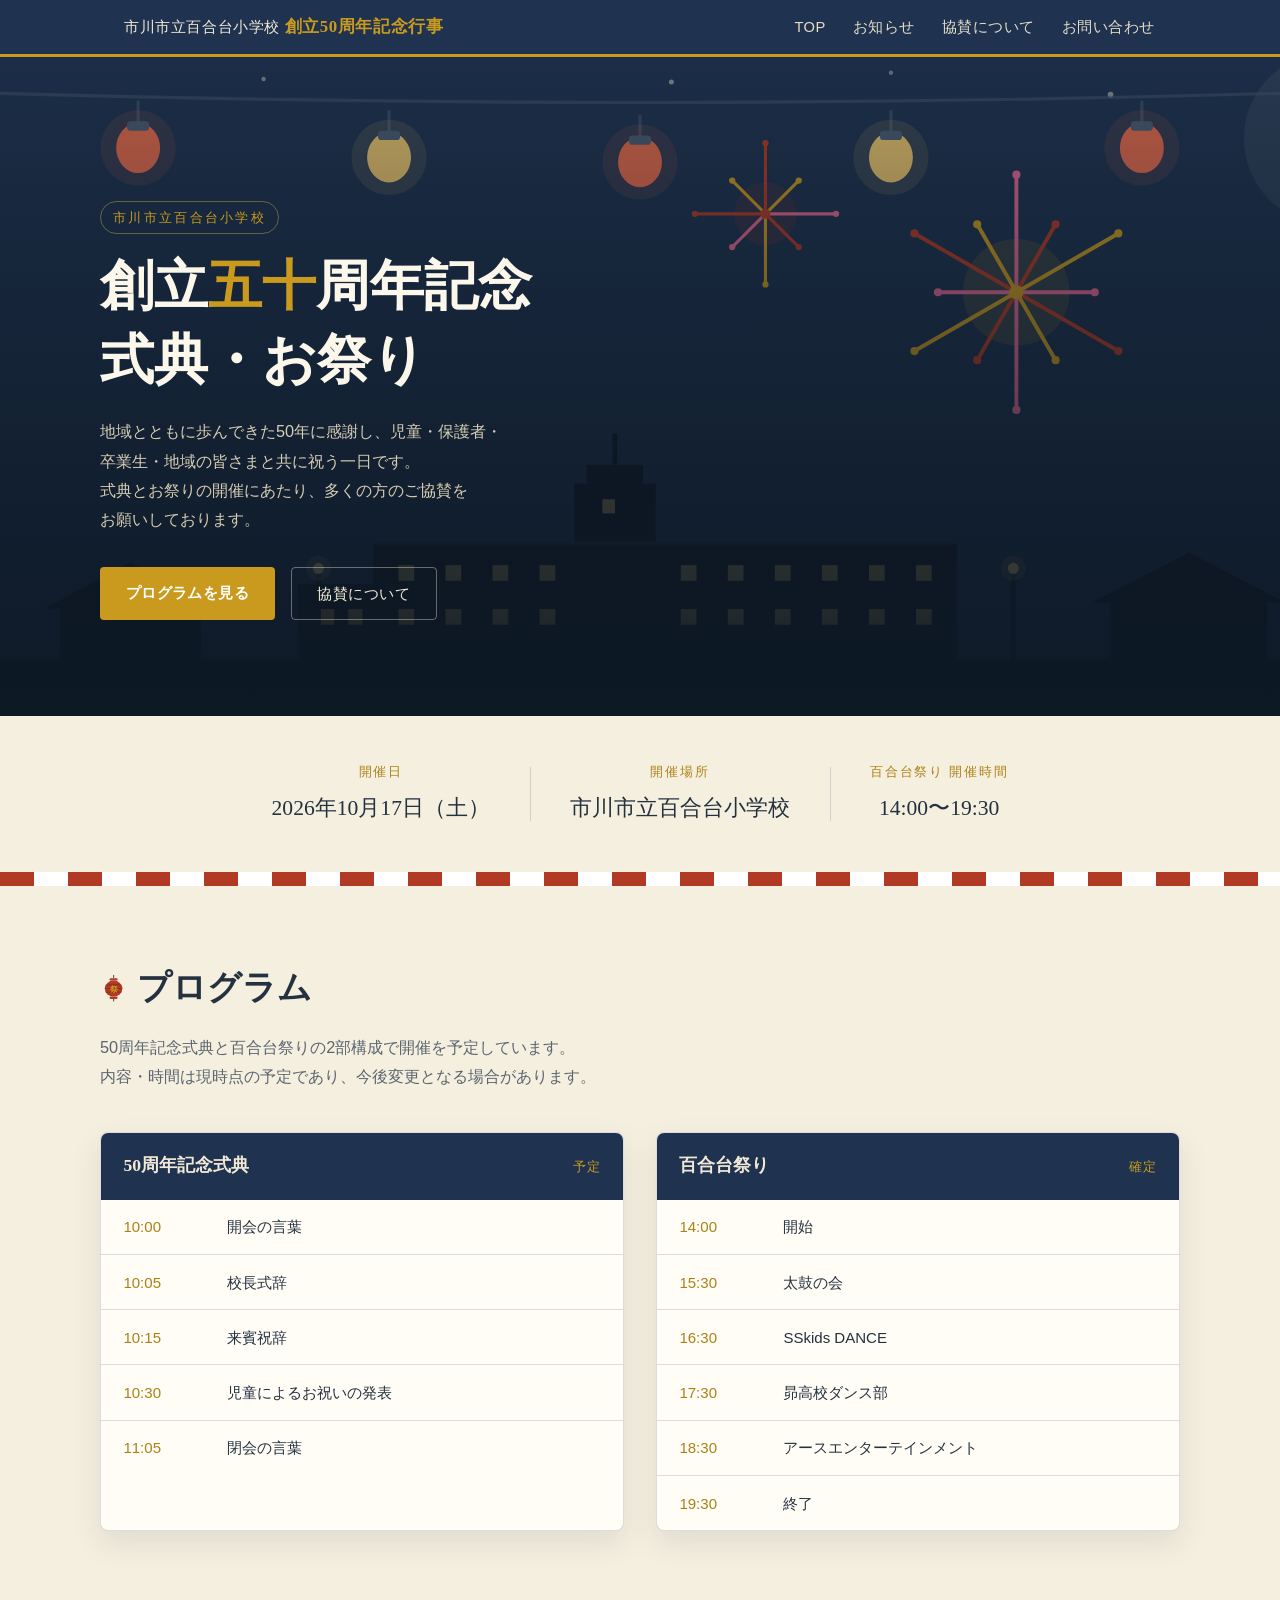
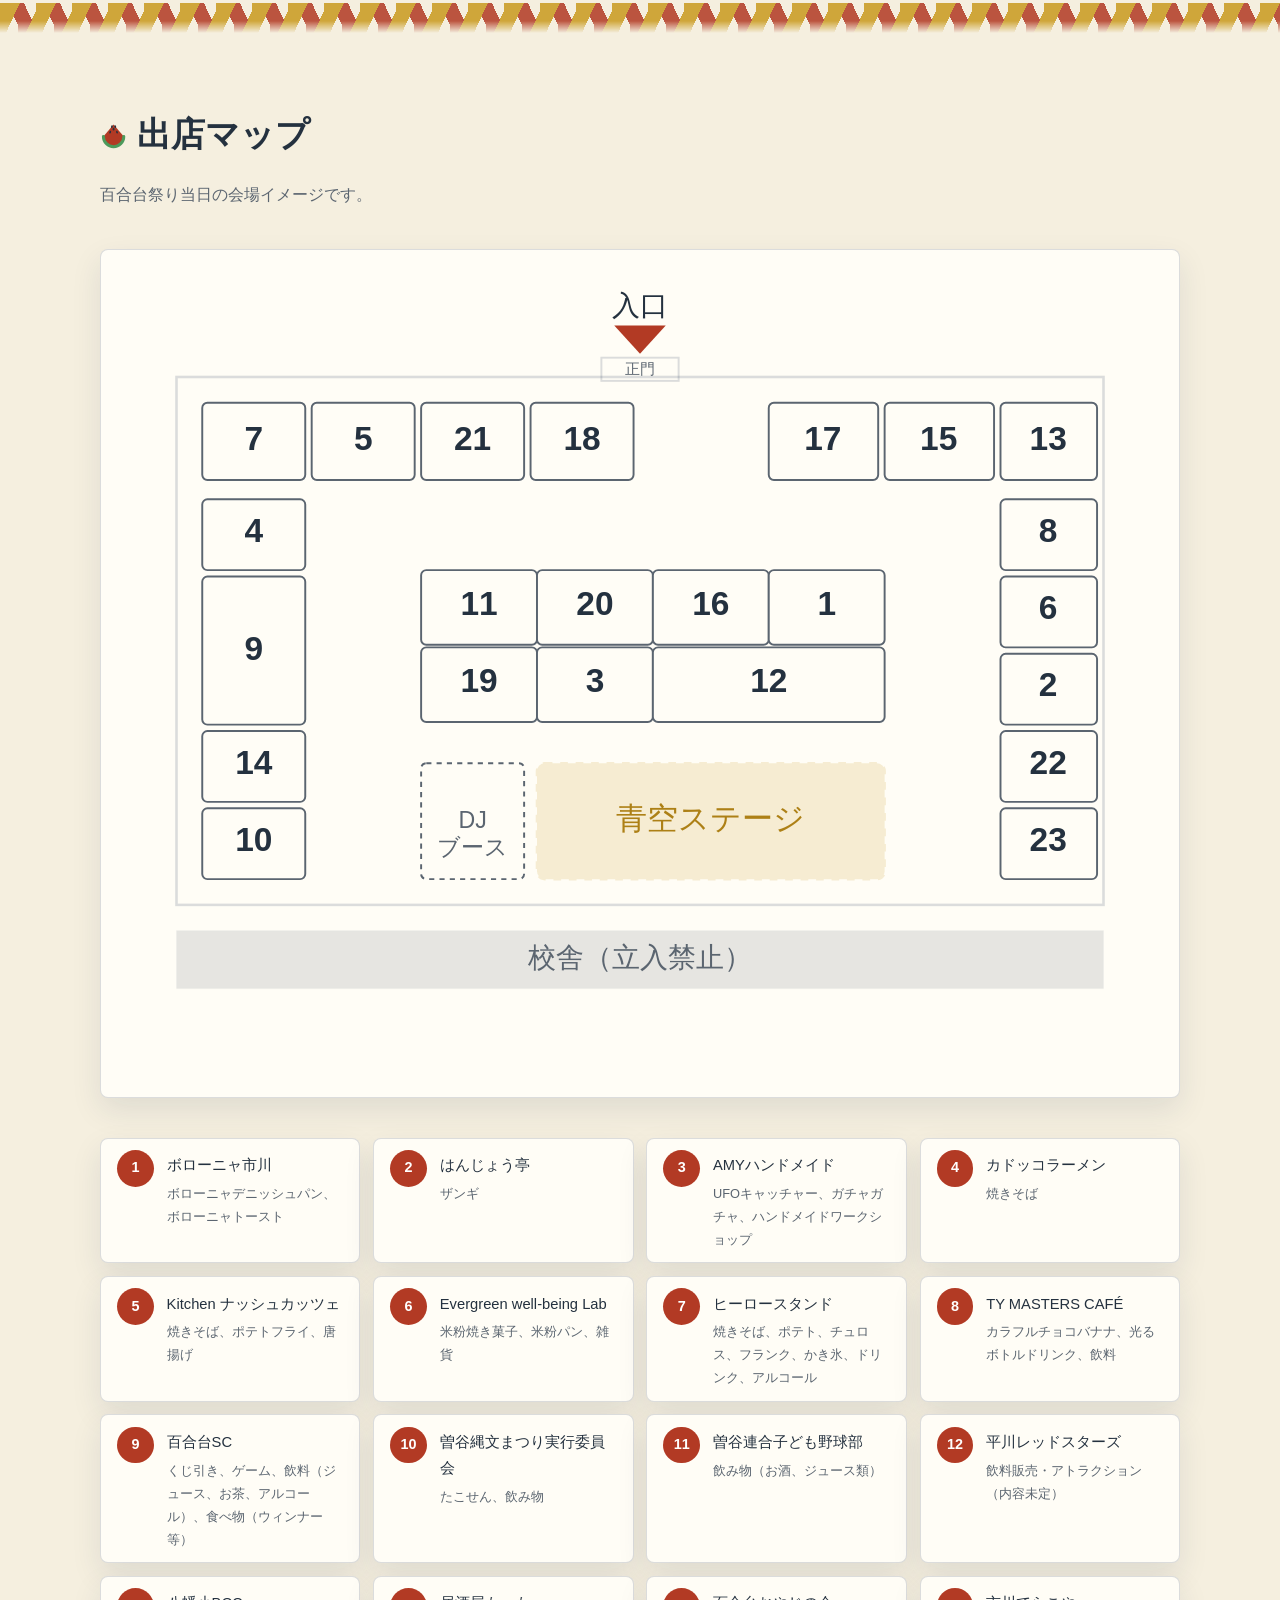
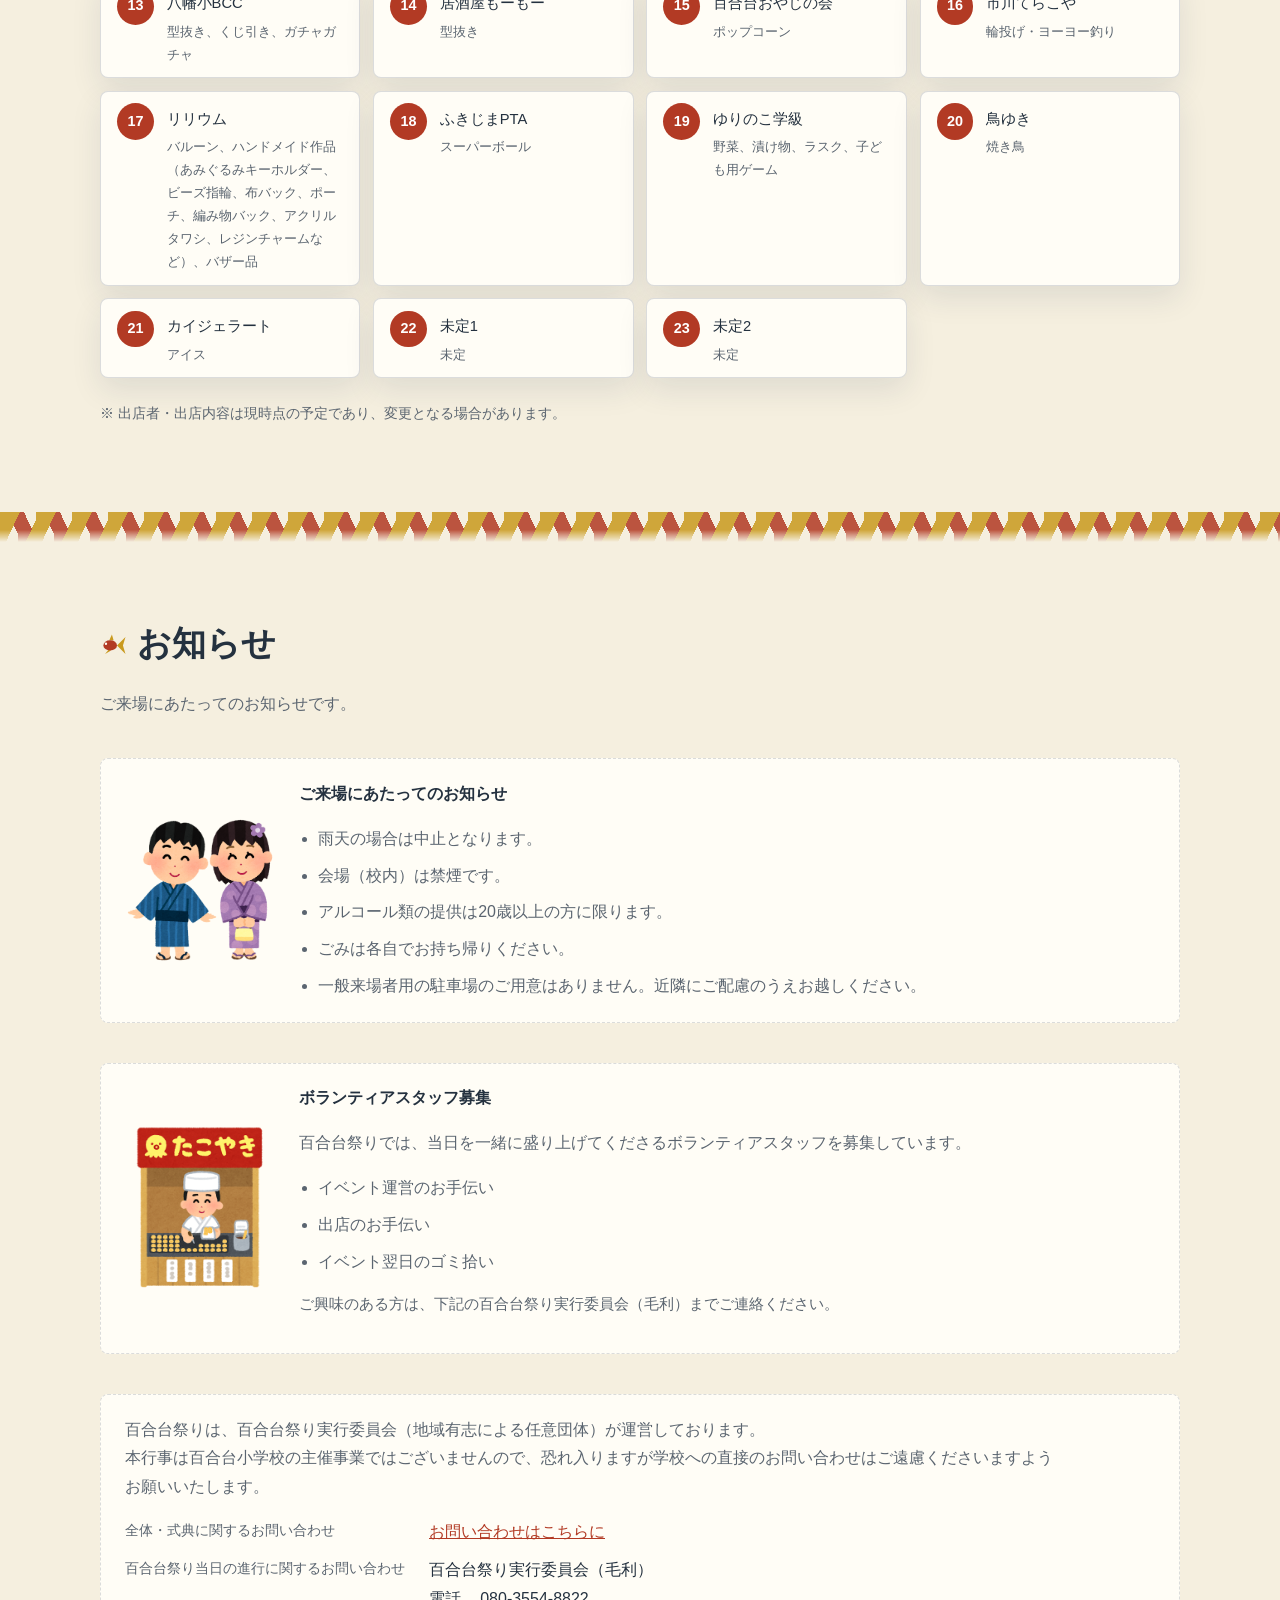
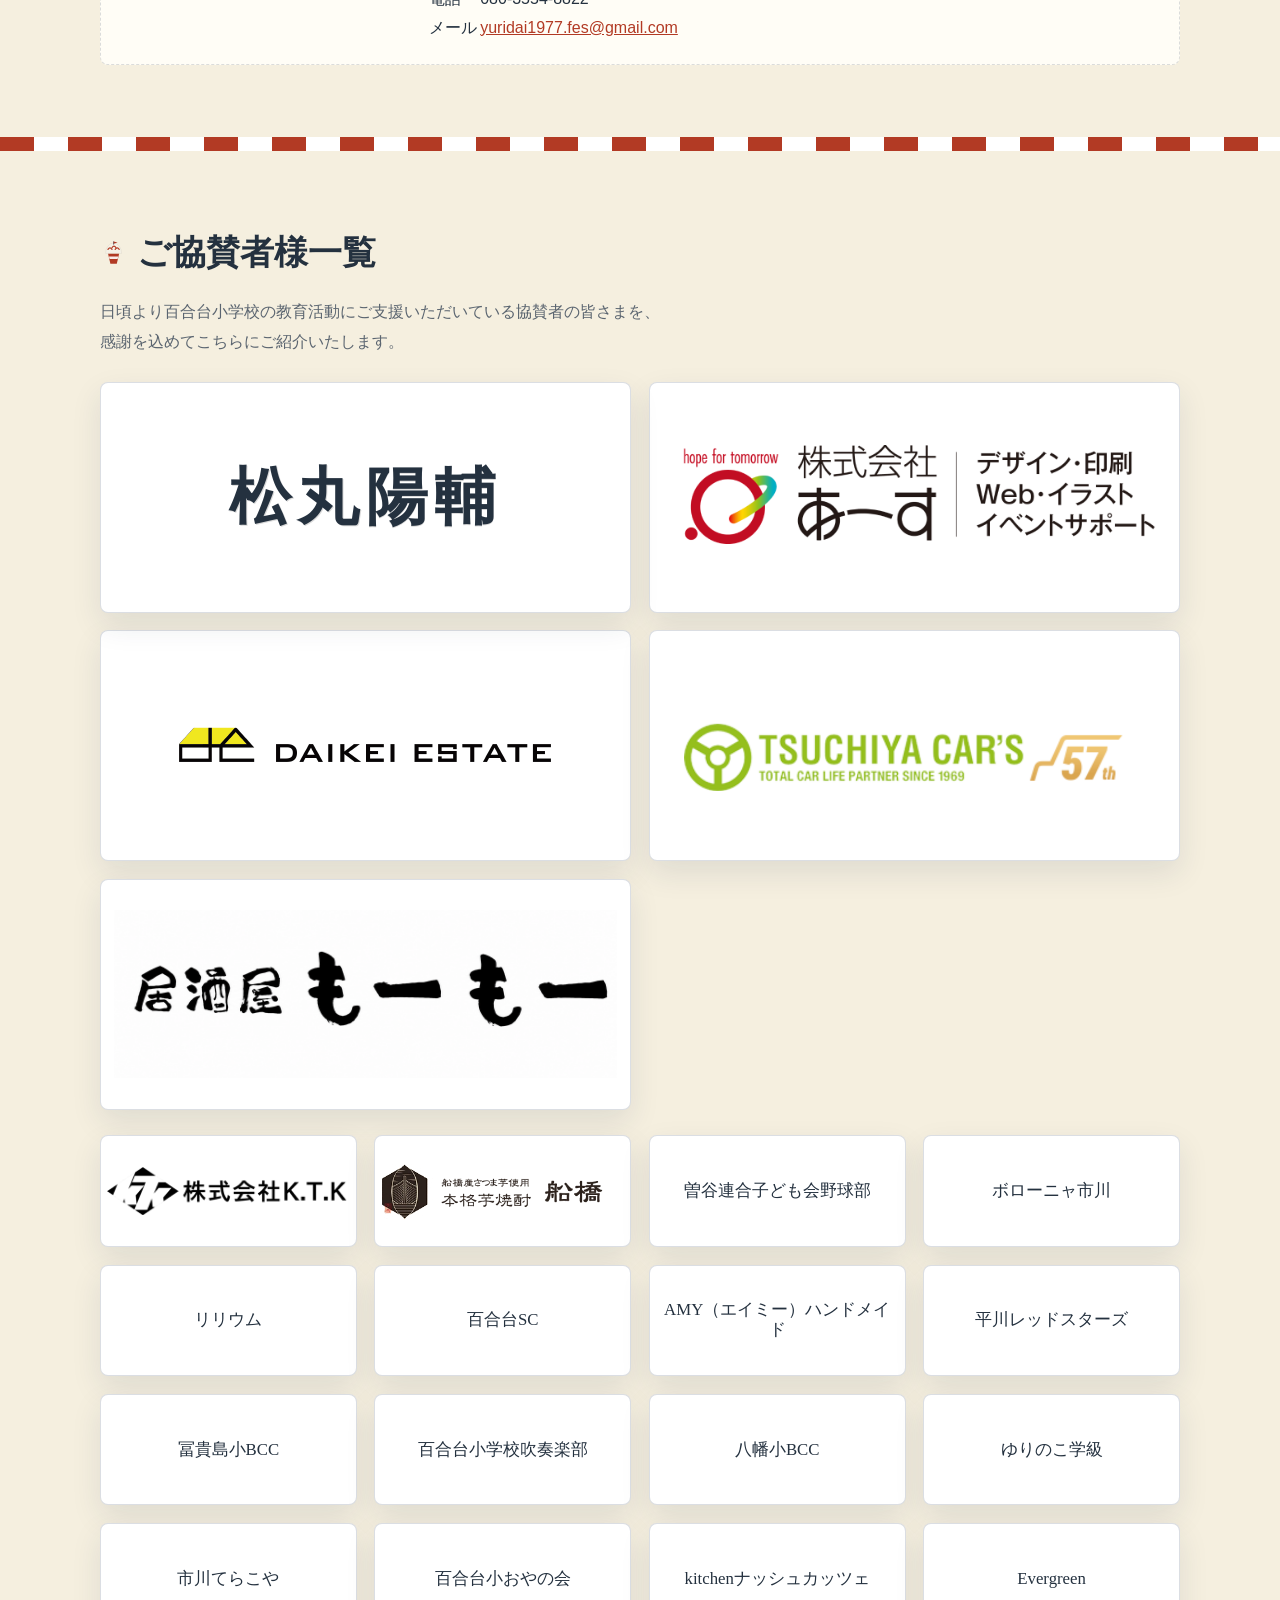
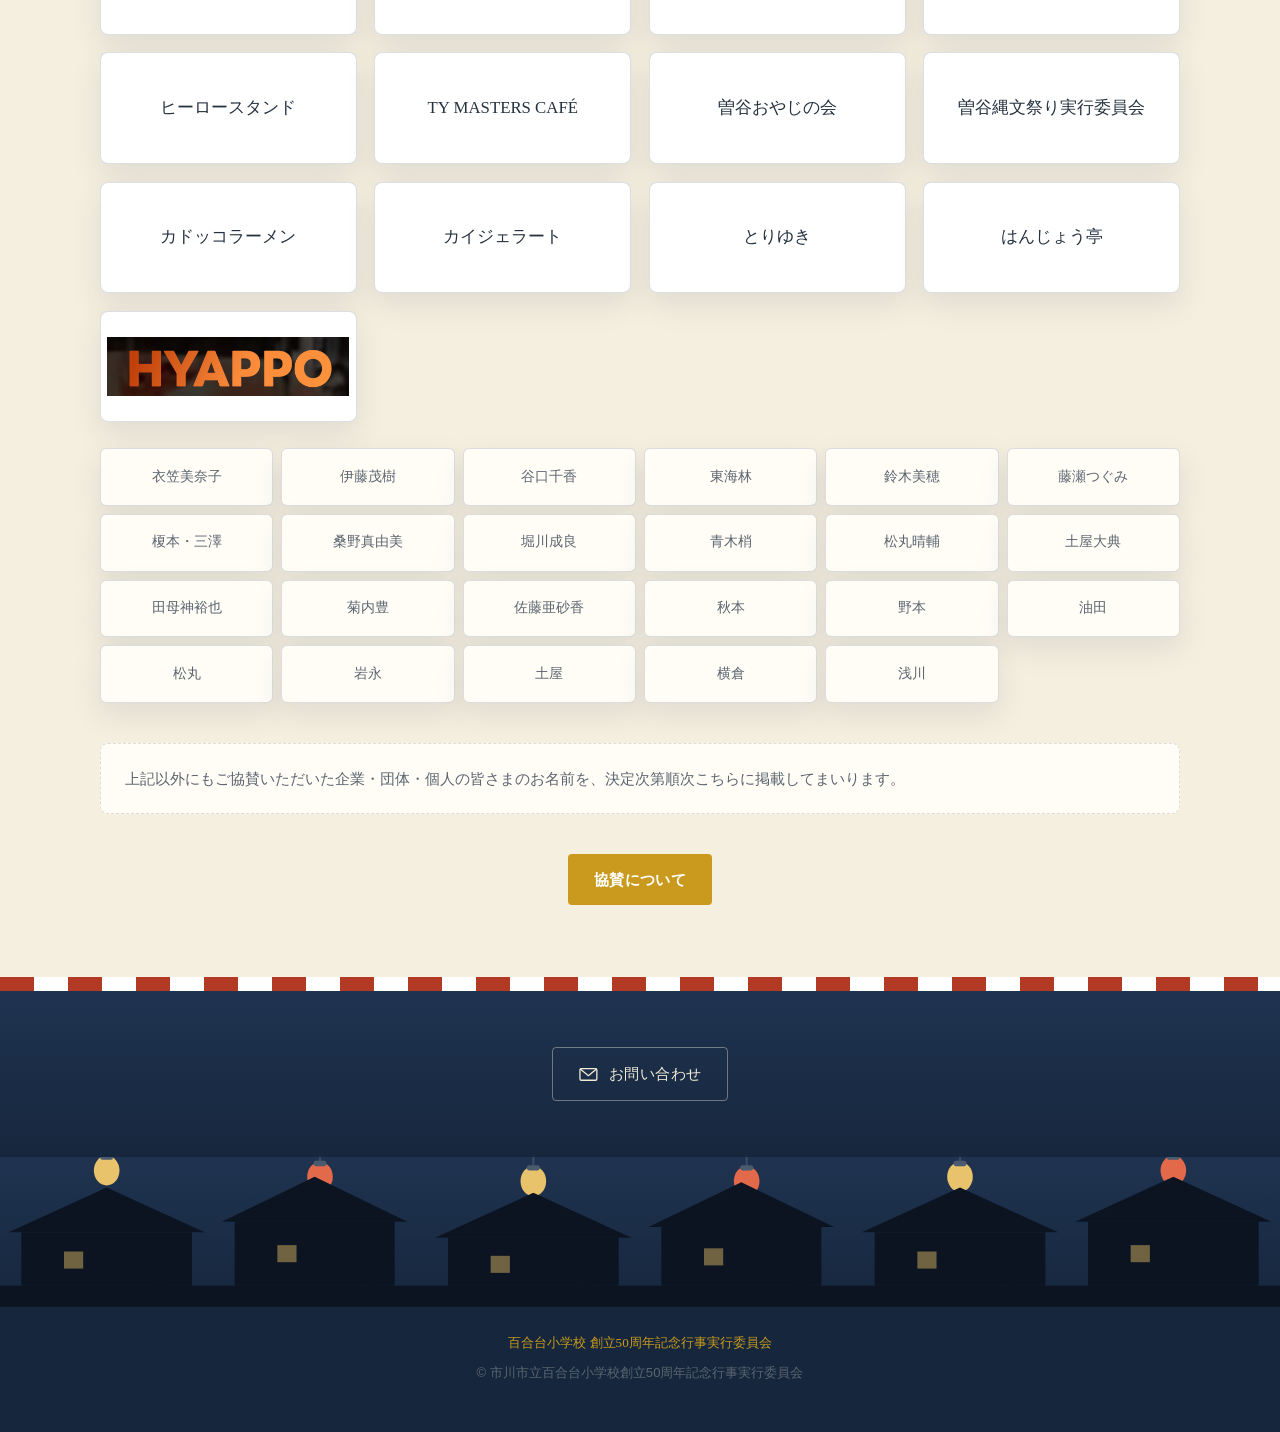
==== index.html @ c9be7ded "出店者一覧の取扱品目をスプレッドシート「出店者一覧表_最新」に合わせて更新" ====
<!DOCTYPE html>
<html lang="ja">
<head>
<meta charset="UTF-8">
<meta name="viewport" content="width=device-width, initial-scale=1.0">
<title>百合台小学校 創立50周年記念式典・お祭り</title>
<meta name="description" content="市川市立百合台小学校 創立50周年記念行事の特設サイト。2026年10月17日(土)開催、50周年記念式典と「百合台祭り」の日程・お知らせ・協賛のご案内を掲載しています。">
<link rel="canonical" href="https://yuridai50th.hyappo.co.jp/">
<link rel="icon" href="data:image/svg+xml,%3Csvg xmlns=%27http://www.w3.org/2000/svg%27 viewBox=%270 0 100 100%27%3E%3Ctext y=%27.9em%27 font-size=%2790%27%3E%F0%9F%8F%AE%3C/text%3E%3C/svg%3E">
<meta property="og:type" content="website">
<meta property="og:title" content="百合台小学校 創立50周年記念式典・お祭り">
<meta property="og:description" content="市川市立百合台小学校 創立50周年記念行事の特設サイト。2026年10月17日(土)開催、50周年記念式典と「百合台祭り」の日程・お知らせ・協賛のご案内を掲載しています。">
<meta property="og:url" content="https://yuridai50th.hyappo.co.jp/">
<meta property="og:locale" content="ja_JP">
<meta property="og:site_name" content="百合台小学校 創立50周年記念式典・百合台祭り">
<meta name="twitter:card" content="summary">
<meta name="twitter:title" content="百合台小学校 創立50周年記念式典・お祭り">
<meta name="twitter:description" content="市川市立百合台小学校 創立50周年記念行事の特設サイト。2026年10月17日(土)開催、50周年記念式典と「百合台祭り」の日程・お知らせ・協賛のご案内を掲載しています。">
<script type="application/ld+json">
{
  "@context": "https://schema.org",
  "@type": "Event",
  "name": "百合台小学校 創立50周年記念式典・百合台祭り",
  "startDate": "2026-10-17T14:00:00+09:00",
  "endDate": "2026-10-17T19:30:00+09:00",
  "eventStatus": "https://schema.org/EventScheduled",
  "eventAttendanceMode": "https://schema.org/OfflineEventAttendanceMode",
  "location": {
    "@type": "Place",
    "name": "市川市立百合台小学校",
    "address": {
      "@type": "PostalAddress",
      "addressLocality": "市川市",
      "addressRegion": "千葉県",
      "addressCountry": "JP"
    }
  },
  "description": "市川市立百合台小学校 創立50周年記念式典、および地域と子どもたちのための「百合台祭り」を開催します。",
  "organizer": {
    "@type": "Organization",
    "name": "百合台小学校創立50周年記念行事実行委員会"
  }
}
</script>
<style>
  :root {
    --bg: #F5EFDF;
    --bg-alt: #EBE0C6;
    --card: #FFFDF6;
    --ink: #24313F;
    --ink-soft: #5B6570;
    --gold: #AD8016;
    --gold-bright: #C99A1E;
    --vermillion: #B23A24;
    --indigo: #1F3350;
    --indigo-deep: #16273D;
    --line: rgba(31, 51, 80, 0.16);
    --shadow: 0 12px 30px rgba(31, 51, 80, 0.10);
  }

  :root[data-theme="dark"] {
    --bg: #131E2A;
    --bg-alt: #192637;
    --card: #1B2A3D;
    --ink: #F1E9D6;
    --ink-soft: #AEB9C4;
    --gold: #E8C155;
    --gold-bright: #F0D488;
    --vermillion: #E2694A;
    --indigo: #0E1926;
    --indigo-deep: #0A121C;
    --line: rgba(241, 233, 214, 0.16);
    --shadow: 0 12px 30px rgba(0, 0, 0, 0.35);
  }

  @media (prefers-color-scheme: dark) {
    :root:not([data-theme="light"]) {
      --bg: #131E2A;
      --bg-alt: #192637;
      --card: #1B2A3D;
      --ink: #F1E9D6;
      --ink-soft: #AEB9C4;
      --gold: #E8C155;
      --gold-bright: #F0D488;
      --vermillion: #E2694A;
      --indigo: #0E1926;
      --indigo-deep: #0A121C;
      --line: rgba(241, 233, 214, 0.16);
      --shadow: 0 12px 30px rgba(0, 0, 0, 0.35);
    }
  }

  * { box-sizing: border-box; }

  html { scroll-behavior: smooth; }
  @media (prefers-reduced-motion: reduce) {
    html { scroll-behavior: auto; }
    * { animation-duration: 0.01ms !important; transition-duration: 0.01ms !important; }
  }

  body {
    margin: 0;
    background: var(--bg);
    color: var(--ink);
    font-family: "Yu Gothic Medium", "Yu Gothic", "Hiragino Kaku Gothic ProN", "Meiryo", sans-serif;
    line-height: 1.8;
    -webkit-font-smoothing: antialiased;
  }

  h1, h2, h3, .display {
    font-family: "Yu Mincho", "YuMincho", "Hiragino Mincho ProN", "HG Mincho E", serif;
    text-wrap: balance;
    color: var(--ink);
    margin: 0;
  }

  a { color: inherit; }

  .tabular { font-variant-numeric: tabular-nums; }

  /* ---------- Nav ---------- */
  .navbar {
    position: sticky;
    top: 0;
    z-index: 50;
    background: var(--indigo);
    border-bottom: 3px solid var(--gold-bright);
  }
  .navbar-inner {
    max-width: 1080px;
    margin: 0 auto;
    padding: 0.75rem 1.5rem;
    display: flex;
    align-items: center;
    justify-content: space-between;
    gap: 1rem;
    flex-wrap: wrap;
  }
  .brand {
    color: #F1E9D6;
    font-family: "Yu Mincho", "YuMincho", "Hiragino Mincho ProN", serif;
    font-size: 0.95rem;
    letter-spacing: 0.04em;
  }
  .brand strong { color: var(--gold-bright); font-size: 1.05rem; }
  .navlinks {
    display: flex;
    gap: 1.5rem;
    list-style: none;
    margin: 0 0 0 auto;
    padding: 0;
    flex-wrap: wrap;
    justify-content: flex-end;
  }
  .navlinks a {
    text-decoration: none;
    color: #E4DCC8;
    font-size: 0.92rem;
    letter-spacing: 0.03em;
    padding: 0.3rem 0.1rem;
    border-bottom: 2px solid transparent;
    transition: border-color 0.2s, color 0.2s;
  }
  @media (max-width: 480px) {
    .navlinks { gap: 0.6rem; }
    .navlinks a { font-size: 0.72rem; letter-spacing: 0.01em; padding: 0.25rem 0; }
  }
  .navlinks a:hover, .navlinks a:focus-visible {
    color: var(--gold-bright);
    border-color: var(--gold-bright);
    outline: none;
  }

  /* ---------- Ceremonial band (紅白幕 nod) ---------- */
  .kohaku-band {
    height: 14px;
    background: repeating-linear-gradient(
      90deg,
      var(--vermillion) 0, var(--vermillion) 34px,
      #FFFFFF 34px, #FFFFFF 68px
    );
  }

  /* ---------- Bunting divider (祭り旗ガーランド) ---------- */
  .bunting {
    height: 30px;
    background:
      repeating-linear-gradient(115deg, var(--gold-bright) 0 18px, transparent 18px 36px),
      repeating-linear-gradient(65deg, var(--vermillion) 0 18px, transparent 18px 36px);
    background-position: 0 0, 18px 0;
    background-size: 36px 30px, 36px 30px;
    background-repeat: repeat-x;
    mask-image: linear-gradient(180deg, black 60%, transparent 100%);
    opacity: 0.85;
  }

  section { padding: 4.5rem 1.5rem; }
  .section-inner { max-width: 1080px; margin: 0 auto; }

  .eyebrow {
    display: inline-block;
    font-size: 0.8rem;
    letter-spacing: 0.18em;
    color: var(--gold);
    border: 1px solid var(--line);
    padding: 0.25rem 0.75rem;
    border-radius: 999px;
    margin-bottom: 1rem;
  }

  /* ---------- Hero ---------- */
  .hero {
    background: linear-gradient(180deg, var(--indigo) 0%, var(--indigo-deep) 100%);
    color: #F1E9D6;
    padding: 9rem 1.5rem 0;
    position: relative;
    overflow: hidden;
  }
  .hero-bg {
    position: absolute;
    inset: 0;
    z-index: 0;
  }
  .hero-bg svg {
    width: 100%;
    height: 100%;
    display: block;
  }
  .hero-overlay {
    position: absolute;
    inset: 0;
    z-index: 1;
    background: linear-gradient(180deg,
      rgba(14, 25, 38, 0.20) 0%,
      rgba(14, 25, 38, 0.58) 55%,
      rgba(14, 25, 38, 0.94) 100%);
  }
  .hero-inner {
    position: relative;
    z-index: 2;
    max-width: 1080px;
    margin: 0 auto;
    padding-bottom: 6rem;
  }
  .hero .eyebrow { color: var(--gold-bright); border-color: rgba(224,184,75,0.4); }
  .hero h1 {
    font-size: clamp(2.1rem, 4.4vw, 3.4rem);
    line-height: 1.35;
    color: #FBF7EA;
  }
  .hero h1 em {
    font-style: normal;
    color: var(--gold-bright);
  }
  .hero p.lead {
    margin-top: 1.25rem;
    max-width: 46ch;
    color: #D7CDB4;
    font-size: 1.02rem;
  }

  .hero-actions { display: flex; gap: 1rem; margin-top: 2rem; flex-wrap: wrap; }
  .btn {
    display: inline-block;
    padding: 0.75rem 1.6rem;
    border-radius: 4px;
    border: none;
    text-decoration: none;
    font-size: 0.95rem;
    font-family: inherit;
    letter-spacing: 0.03em;
    cursor: pointer;
    transition: transform 0.15s, box-shadow 0.15s;
  }
  .btn:focus-visible { outline: 2px solid var(--gold-bright); outline-offset: 2px; }
  .btn-primary { background: var(--gold-bright); color: #FFFFFF; font-weight: 700; }
  .btn-primary:hover { transform: translateY(-2px); box-shadow: 0 8px 18px rgba(224,184,75,0.35); }
  .btn-ghost { border: 1px solid rgba(241,233,214,0.4); color: #F1E9D6; }
  .btn-ghost:hover { border-color: var(--gold-bright); color: var(--gold-bright); }

  /* ---------- Event info band ---------- */
  .event-info { padding: 2.75rem 1.5rem; }
  .event-info-inner {
    display: flex;
    justify-content: center;
    align-items: center;
    gap: 3rem;
    flex-wrap: wrap;
  }
  .event-info-item { text-align: center; position: relative; padding: 0 1rem; }
  .event-info-item + .event-info-item::before {
    content: "";
    position: absolute;
    left: -1.5rem;
    top: 10%;
    height: 80%;
    width: 1px;
    background: var(--line);
  }
  @media (max-width: 480px) { .event-info-item + .event-info-item::before { display: none; } }
  .event-info-item .label {
    display: block;
    font-size: 0.8rem;
    letter-spacing: 0.14em;
    color: var(--gold);
    margin-bottom: 0.4rem;
  }
  .event-info-item .value {
    font-family: "Yu Mincho", "YuMincho", "Hiragino Mincho ProN", serif;
    font-size: 1.35rem;
    color: var(--ink);
  }

  /* ---------- Generic section headings ---------- */
  h2.section-title {
    font-size: clamp(1.6rem, 3vw, 2.1rem);
    display: flex;
    align-items: center;
    gap: 0.6rem;
  }
  h2.section-title .title-icon { width: 1.7rem; height: 1.7rem; flex-shrink: 0; }
  .section-lead {
    color: var(--ink-soft);
    max-width: 62ch;
    margin-top: 0.9rem;
    font-size: 1.02rem;
    text-wrap: pretty;
  }
  .wrap-phrase span {
    display: inline-block;
  }

  /* ---------- Sponsorship ---------- */
  .goal-banner {
    display: flex;
    align-items: baseline;
    gap: 1rem;
    flex-wrap: wrap;
    background: var(--card);
    border: 1px solid var(--line);
    border-left: 5px solid var(--vermillion);
    border-radius: 6px;
    padding: 1.5rem 1.8rem;
    margin-top: 2rem;
    box-shadow: var(--shadow);
  }
  .goal-banner .goal-label { font-size: 0.95rem; color: var(--ink-soft); }
  .goal-banner .goal-amount {
    font-family: "Yu Mincho", "YuMincho", serif;
    font-size: 2.4rem;
    color: var(--vermillion);
    font-weight: 700;
  }
  .goal-banner .goal-note { font-size: 0.88rem; color: var(--ink-soft); margin-left: auto; }

  .tier-grid {
    display: grid;
    grid-template-columns: repeat(auto-fit, minmax(260px, 1fr));
    gap: 1.25rem;
    margin-top: 2.5rem;
  }
  .tier-card {
    background: var(--card);
    border: 1px solid var(--line);
    border-radius: 8px;
    padding: 1.6rem 1.5rem;
    box-shadow: var(--shadow);
    display: flex;
    flex-direction: column;
    gap: 0.9rem;
  }
  .tier-card.featured { border-color: var(--gold-bright); box-shadow: 0 12px 30px rgba(184,137,43,0.18); }
  .tier-name { font-size: 0.85rem; letter-spacing: 0.1em; color: var(--gold); }
  .tier-price { font-family: "Yu Mincho", "YuMincho", serif; font-size: 1.7rem; color: var(--ink); }
  .tier-price .unit { font-size: 0.9rem; color: var(--ink-soft); margin-left: 0.3rem; }
  .tier-benefits { list-style: none; margin: 0; padding: 0; font-size: 0.92rem; color: var(--ink-soft); display: flex; flex-direction: column; gap: 0.45rem; }
  .tier-benefits li { padding-left: 1.1rem; position: relative; }
  .tier-benefits li::before { content: "―"; position: absolute; left: 0; color: var(--gold); }

  .flow-steps {
    display: grid;
    grid-template-columns: repeat(auto-fit, minmax(220px, 1fr));
    gap: 1.5rem;
    margin-top: 2.5rem;
    counter-reset: step;
  }
  .flow-step { position: relative; padding-left: 2.6rem; }
  .flow-step::before {
    counter-increment: step;
    content: counter(step);
    position: absolute;
    left: 0; top: 0;
    width: 1.8rem; height: 1.8rem;
    border-radius: 50%;
    background: var(--indigo);
    color: var(--gold-bright);
    font-family: "Yu Mincho", "YuMincho", serif;
    font-size: 0.95rem;
    display: flex; align-items: center; justify-content: center;
  }
  :root[data-theme="dark"] .flow-step::before { background: var(--gold-bright); color: var(--indigo-deep); }
  @media (prefers-color-scheme: dark) {
    :root:not([data-theme="light"]) .flow-step::before { background: var(--gold-bright); color: var(--indigo-deep); }
  }
  .flow-step h3 { font-size: 1.02rem; margin-bottom: 0.35rem; }
  .flow-step p { margin: 0; color: var(--ink-soft); font-size: 0.92rem; }

  .sponsor-banner {
    display: flex;
    align-items: center;
    justify-content: center;
    aspect-ratio: 2.3 / 1;
    padding: 0 2.5%;
    background: #FFFFFF;
    border: 1px solid var(--line);
    border-radius: 8px;
    overflow: hidden;
    text-decoration: none;
    box-shadow: var(--shadow);
    transition: transform 0.15s, box-shadow 0.15s, border-color 0.15s;
  }
  .sponsor-banner:hover, .sponsor-banner:focus-visible {
    transform: translateY(-2px);
    box-shadow: 0 14px 26px rgba(184, 137, 43, 0.2);
    border-color: var(--gold-bright);
    outline: none;
  }
  .sponsor-banner img {
    max-width: 100%;
    max-height: 100%;
    width: auto;
    height: auto;
    object-fit: contain;
    display: block;
  }
  .sponsor-banner--text {
    flex-direction: column;
    gap: 0.3rem;
    padding: 0.5rem 0.8rem;
    text-align: center;
  }
  .sponsor-name {
    font-family: "Yu Mincho", "YuMincho", "Hiragino Mincho ProN", serif;
    font-size: 1.05rem;
    line-height: 1.2;
    color: #24313F;
    overflow-wrap: break-word;
  }
  .sponsor-desc { font-size: 0.85rem; color: var(--ink-soft); }
  @media (max-width: 600px) {
    .sponsor-banner { background: #FFFFFF; }
    .sponsor-banner .sponsor-name { color: #24313F; }
    .donor-names li { background: #FFFFFF; color: #24313F; }
    .donor-banner-grid--4 .sponsor-banner--text { padding: 0.4rem 0.5rem; gap: 0.2rem; }
    .donor-banner-grid--4 .sponsor-name { font-size: 0.85rem; line-height: 1.2; }
    .donor-banner-grid--2 .sponsor-banner--text { padding: 0.6rem 0.8rem; }
    .donor-banner-grid--2 .sponsor-name { font-size: 1.05rem; }
  }

  .map-card {
    margin-top: 2.5rem;
    background: var(--card);
    border: 1px solid var(--line);
    border-radius: 8px;
    padding: 1.5rem;
    box-shadow: var(--shadow);
  }
  .map-card svg { width: 100%; height: auto; display: block; }
  .notice-list {
    margin: 0;
    padding-left: 1.2rem;
    color: var(--ink-soft);
    display: flex;
    flex-direction: column;
    gap: 0.5rem;
  }
  .notice-heading { margin: 0 0 1rem; font-weight: 700; color: var(--ink); }
  .volunteer-flex { display: flex; gap: 1.5rem; align-items: center; justify-content: center; flex-wrap: wrap; }
  .volunteer-illustration { width: 150px; flex-shrink: 0; margin: 0 auto; display: block; height: auto; }
  .volunteer-text { flex: 1 1 260px; min-width: 0; }
  @media (max-width: 480px) {
    .volunteer-flex { justify-content: center; text-align: center; }
    .volunteer-text { text-align: left; }
  }

  .notice-box {
    margin-top: 2.5rem;
    border: 1px dashed var(--line);
    border-radius: 8px;
    padding: 1.3rem 1.5rem;
    background: var(--card);
  }
  .notice-box dl { display: grid; grid-template-columns: max-content 1fr; gap: 0.6rem 1.5rem; margin: 0; }
  .notice-box dt { color: var(--ink-soft); font-size: 0.88rem; white-space: nowrap; }
  .notice-box dd { margin: 0; }
  @media (max-width: 600px) {
    .notice-box dl { grid-template-columns: 1fr; gap: 0.2rem 0; }
    .notice-box dt { white-space: normal; margin-top: 0.9rem; }
    .notice-box dt:first-child { margin-top: 0; }
  }

  .donor-tier { margin-top: 1.6rem; }
  .donor-tier:first-child { margin-top: 2.5rem; }
  .donor-banner-grid { display: grid; gap: 1.1rem; }
  .donor-banner-grid--2 { grid-template-columns: repeat(2, 1fr); }
  .donor-banner-grid--4 { grid-template-columns: repeat(4, 1fr); }
  @media (max-width: 600px) {
    .donor-banner-grid--2 { grid-template-columns: 1fr; }
    .donor-banner-grid--4 { grid-template-columns: repeat(2, 1fr); }
    .donor-banner-grid { gap: 0.7rem; }
  }
  .donor-banner--featured {
    border-color: var(--gold-bright);
    background: rgba(201, 154, 30, 0.06);
  }
  .donor-banner--featured .sponsor-name { font-size: 1.1rem; font-weight: 700; }
  .shodo-banner { position: relative; overflow: hidden; }
  .shodo-text {
    font-family: "Yu Mincho", "YuMincho", "Hiragino Mincho ProN", "HG Mincho E", serif;
    font-weight: 900;
    font-size: 3.9rem;
    letter-spacing: 0.1em;
    color: #24313F;
    text-shadow: 0.5px 0.5px 0 rgba(0,0,0,0.15);
  }
  @media (max-width: 600px) {
    .shodo-text { font-size: 2.1rem; letter-spacing: 0.05em; color: #24313F; }
  }
  .donor-names { display: flex; flex-wrap: wrap; gap: 0.6rem; margin: 0; padding: 0; list-style: none; }
  .donor-names li {
    background: var(--card);
    border: 1px solid var(--line);
    border-radius: 999px;
    padding: 0.4rem 1rem;
    font-size: 0.92rem;
    color: var(--ink);
  }
  .donor-names--compact li {
    font-size: 0.85rem;
    padding: 0.3rem 0.85rem;
    color: var(--ink-soft);
  }
  .donor-names--grid6 {
    display: grid;
    grid-template-columns: repeat(6, 1fr);
    gap: 0.5rem;
  }
  .donor-names--grid6 li {
    aspect-ratio: 3 / 1;
    display: flex;
    align-items: center;
    justify-content: center;
    text-align: center;
    border-radius: 6px;
    box-shadow: var(--shadow);
    overflow: hidden;
    white-space: nowrap;
    text-overflow: ellipsis;
    padding: 0.2rem 0.3rem;
    font-size: 0.85rem;
  }
  @media (max-width: 600px) {
    .donor-names--grid6 { grid-template-columns: repeat(3, 1fr); gap: 0.4rem; }
    .donor-names--grid6 li { font-size: 0.78rem; padding: 0.2rem 0.3rem; background: #FFFFFF; color: #24313F; }
  }

  /* ---------- Program ---------- */
  .program-grid {
    display: grid;
    grid-template-columns: repeat(auto-fit, minmax(320px, 1fr));
    gap: 2rem;
    margin-top: 2.5rem;
  }
  .program-block {
    background: var(--card);
    border: 1px solid var(--line);
    border-radius: 8px;
    overflow: hidden;
    box-shadow: var(--shadow);
  }
  .program-block-head {
    padding: 1.1rem 1.4rem;
    background: var(--indigo);
    color: #F1E9D6;
    display: flex;
    align-items: center;
    justify-content: space-between;
  }
  .program-block-head h3 { color: #F1E9D6; font-size: 1.1rem; }
  .program-block-head span { font-size: 0.8rem; color: var(--gold-bright); letter-spacing: 0.08em; }
  table.schedule { width: 100%; border-collapse: collapse; }
  table.schedule td { padding: 0.85rem 1.4rem; border-bottom: 1px solid var(--line); font-size: 0.94rem; vertical-align: top; }
  table.schedule tr:last-child td { border-bottom: none; }
  table.schedule td.time { width: 6.5rem; color: var(--gold); white-space: nowrap; }
  .table-scroll { overflow-x: auto; }

  .disclaimer { margin-top: 1.5rem; font-size: 0.85rem; color: var(--ink-soft); }

  .vendor-list {
    margin-top: 2.5rem;
    display: grid;
    grid-template-columns: repeat(auto-fill, minmax(230px, 1fr));
    gap: 0.8rem;
  }
  .vendor-item {
    display: flex;
    align-items: flex-start;
    gap: 0.8rem;
    background: var(--card);
    border: 1px solid var(--line);
    border-radius: 8px;
    padding: 0.7rem 1rem;
    box-shadow: var(--shadow);
  }
  .vendor-item .vendor-num {
    flex-shrink: 0;
    min-width: 2.3rem;
    height: 2.3rem;
    padding: 0 0.35rem;
    border-radius: 999px;
    background: var(--vermillion);
    color: #fff;
    display: flex;
    align-items: center;
    justify-content: center;
    font-weight: 700;
    font-size: 0.9rem;
  }
  .vendor-item .vendor-info { display: flex; flex-direction: column; gap: 0.2rem; min-width: 0; padding-top: 0.15rem; }
  .vendor-item .vendor-name { font-size: 0.92rem; color: var(--ink); }
  .vendor-item .vendor-desc { font-size: 0.8rem; color: var(--ink-soft); }

  /* ---------- Contact ---------- */
  #contact {
    background: linear-gradient(180deg, var(--indigo) 0%, var(--indigo-deep) 100%);
    padding: 3.5rem 1.5rem;
    text-align: center;
  }
  .btn-contact {
    display: inline-flex;
    align-items: center;
    gap: 0.6rem;
  }
  .btn-contact svg { width: 1.3rem; height: 1.3rem; flex-shrink: 0; }

  .footer-illustration {
    height: 150px;
    background: linear-gradient(180deg, var(--indigo) 0%, var(--indigo-deep) 100%);
    overflow: hidden;
  }
  .footer-illustration svg { width: 100%; height: 100%; display: block; }

  footer {
    padding: 1.5rem 1.5rem 3rem;
    text-align: center;
    color: var(--ink-soft);
    font-size: 0.82rem;
    background: var(--indigo-deep);
  }
  footer .footer-brand { color: var(--gold-bright); margin-bottom: 0.4rem; font-family: "Yu Mincho", "YuMincho", serif; }

  a.skip-link {
    position: absolute; left: -999px; top: 0;
  }
  a.skip-link:focus {
    left: 1rem; top: 1rem; background: var(--gold-bright); color: #1F1400; padding: 0.5rem 1rem; z-index: 100;
  }
</style>
</head>
<body>
<a class="skip-link" href="#top">本文へスキップ</a>

<nav class="navbar">
  <div class="navbar-inner">
    <div class="brand">市川市立百合台小学校 <strong>創立50周年記念行事</strong></div>
    <ul class="navlinks">
      <li><a href="#top">TOP</a></li>
      <li><a href="#festival-info">お知らせ</a></li>
      <li><a href="sponsorship.html">協賛について</a></li>
      <li><a href="#contact">お問い合わせ</a></li>
    </ul>
  </div>
</nav>

<header id="top" class="hero">
  <div class="hero-bg" aria-hidden="true">
    <svg viewBox="0 0 1200 420" preserveAspectRatio="xMidYMax slice" xmlns="http://www.w3.org/2000/svg">
      <!-- moon, kept small and high, well clear of the title -->
      <circle cx="1040" cy="52" r="55" fill="#F1E9D6" opacity="0.07" />
      <circle cx="1040" cy="52" r="30" fill="#F1E9D6" opacity="0.9" />

      <!-- stars -->
      <circle cx="130" cy="22" r="2" fill="#F1E9D6" opacity="0.6" />
      <circle cx="620" cy="16" r="1.6" fill="#F1E9D6" opacity="0.5" />
      <circle cx="760" cy="10" r="1.4" fill="#F1E9D6" opacity="0.4" />
      <circle cx="900" cy="24" r="1.8" fill="#F1E9D6" opacity="0.5" />
      <circle cx="360" cy="14" r="1.4" fill="#F1E9D6" opacity="0.45" />

      <!-- lantern rope, hugging the very top edge -->
      <path d="M40,18 Q600,40 1160,18" fill="none" stroke="#4A5B70" stroke-width="2" opacity="0.5" />

      <!-- lanterns: compact, strung along the top edge only -->
      <g>
        <line x1="120" y1="20" x2="120" y2="34" stroke="#4A5B70" stroke-width="2" opacity="0.6" />
        <circle cx="120" cy="50" r="24" fill="#E8C36B" opacity="0.12" />
        <ellipse cx="120" cy="50" rx="14" ry="16" fill="#E8C36B" />
        <rect x="113" y="33" width="14" height="6" rx="2" fill="#4A5B70" />
      </g>
      <g>
        <line x1="280" y1="28" x2="280" y2="42" stroke="#4A5B70" stroke-width="2" opacity="0.6" />
        <circle cx="280" cy="58" r="24" fill="#E2694A" opacity="0.12" />
        <ellipse cx="280" cy="58" rx="14" ry="16" fill="#E2694A" />
        <rect x="273" y="41" width="14" height="6" rx="2" fill="#4A5B70" />
      </g>
      <g>
        <line x1="440" y1="34" x2="440" y2="48" stroke="#4A5B70" stroke-width="2" opacity="0.6" />
        <circle cx="440" cy="64" r="24" fill="#E8C36B" opacity="0.12" />
        <ellipse cx="440" cy="64" rx="14" ry="16" fill="#E8C36B" />
        <rect x="433" y="47" width="14" height="6" rx="2" fill="#4A5B70" />
      </g>
      <g>
        <line x1="600" y1="37" x2="600" y2="51" stroke="#4A5B70" stroke-width="2" opacity="0.6" />
        <circle cx="600" cy="67" r="24" fill="#E2694A" opacity="0.12" />
        <ellipse cx="600" cy="67" rx="14" ry="16" fill="#E2694A" />
        <rect x="593" y="50" width="14" height="6" rx="2" fill="#4A5B70" />
      </g>
      <g>
        <line x1="760" y1="34" x2="760" y2="48" stroke="#4A5B70" stroke-width="2" opacity="0.6" />
        <circle cx="760" cy="64" r="24" fill="#E8C36B" opacity="0.12" />
        <ellipse cx="760" cy="64" rx="14" ry="16" fill="#E8C36B" />
        <rect x="753" y="47" width="14" height="6" rx="2" fill="#4A5B70" />
      </g>
      <g>
        <line x1="920" y1="28" x2="920" y2="42" stroke="#4A5B70" stroke-width="2" opacity="0.6" />
        <circle cx="920" cy="58" r="24" fill="#E2694A" opacity="0.12" />
        <ellipse cx="920" cy="58" rx="14" ry="16" fill="#E2694A" />
        <rect x="913" y="41" width="14" height="6" rx="2" fill="#4A5B70" />
      </g>
      <g>
        <line x1="1080" y1="20" x2="1080" y2="34" stroke="#4A5B70" stroke-width="2" opacity="0.6" />
        <circle cx="1080" cy="50" r="24" fill="#E8C36B" opacity="0.12" />
        <ellipse cx="1080" cy="50" rx="14" ry="16" fill="#E8C36B" />
        <rect x="1073" y="33" width="14" height="6" rx="2" fill="#4A5B70" />
      </g>

      <!-- fireworks: between lantern 4 & 5 (small), and between lantern 5 & 6 (big) -->
      <circle cx="840" cy="150" r="34" fill="var(--gold-bright)" opacity="0.14" />
      <g stroke-width="2.5" stroke-linecap="round">
        <line x1="840" y1="150" x2="840" y2="75" stroke="#E0678F" />
        <line x1="840" y1="150" x2="865" y2="106.7" stroke="var(--vermillion)" />
        <line x1="840" y1="150" x2="905" y2="112.5" stroke="var(--gold-bright)" />
        <line x1="840" y1="150" x2="890" y2="150" stroke="#E0678F" />
        <line x1="840" y1="150" x2="905" y2="187.5" stroke="var(--vermillion)" />
        <line x1="840" y1="150" x2="865" y2="193.3" stroke="var(--gold-bright)" />
        <line x1="840" y1="150" x2="840" y2="225" stroke="#E0678F" />
        <line x1="840" y1="150" x2="815" y2="193.3" stroke="var(--vermillion)" />
        <line x1="840" y1="150" x2="775" y2="187.5" stroke="var(--gold-bright)" />
        <line x1="840" y1="150" x2="790" y2="150" stroke="#E0678F" />
        <line x1="840" y1="150" x2="775" y2="112.5" stroke="var(--vermillion)" />
        <line x1="840" y1="150" x2="815" y2="106.7" stroke="var(--gold-bright)" />
      </g>
      <circle cx="840" cy="75" r="2.6" fill="#E0678F" />
      <circle cx="865" cy="106.7" r="2.6" fill="var(--vermillion)" />
      <circle cx="905" cy="112.5" r="2.6" fill="var(--gold-bright)" />
      <circle cx="890" cy="150" r="2.6" fill="#E0678F" />
      <circle cx="905" cy="187.5" r="2.6" fill="var(--vermillion)" />
      <circle cx="865" cy="193.3" r="2.6" fill="var(--gold-bright)" />
      <circle cx="840" cy="225" r="2.6" fill="#E0678F" />
      <circle cx="815" cy="193.3" r="2.6" fill="var(--vermillion)" />
      <circle cx="775" cy="187.5" r="2.6" fill="var(--gold-bright)" />
      <circle cx="790" cy="150" r="2.6" fill="#E0678F" />
      <circle cx="775" cy="112.5" r="2.6" fill="var(--vermillion)" />
      <circle cx="815" cy="106.7" r="2.6" fill="var(--gold-bright)" />
      <circle cx="840" cy="150" r="4.5" fill="var(--gold-bright)" />

      <circle cx="680" cy="100" r="20" fill="var(--vermillion)" opacity="0.14" />
      <g stroke-width="2" stroke-linecap="round">
        <line x1="680" y1="100" x2="680" y2="55" stroke="var(--vermillion)" />
        <line x1="680" y1="100" x2="701.2" y2="78.8" stroke="var(--gold-bright)" />
        <line x1="680" y1="100" x2="725" y2="100" stroke="#E0678F" />
        <line x1="680" y1="100" x2="701.2" y2="121.2" stroke="var(--vermillion)" />
        <line x1="680" y1="100" x2="680" y2="145" stroke="var(--gold-bright)" />
        <line x1="680" y1="100" x2="658.8" y2="121.2" stroke="#E0678F" />
        <line x1="680" y1="100" x2="635" y2="100" stroke="var(--vermillion)" />
        <line x1="680" y1="100" x2="658.8" y2="78.8" stroke="var(--gold-bright)" />
      </g>
      <circle cx="680" cy="55" r="2" fill="var(--vermillion)" />
      <circle cx="701.2" cy="78.8" r="2" fill="var(--gold-bright)" />
      <circle cx="725" cy="100" r="2" fill="#E0678F" />
      <circle cx="701.2" cy="121.2" r="2" fill="var(--vermillion)" />
      <circle cx="680" cy="145" r="2" fill="var(--gold-bright)" />
      <circle cx="658.8" cy="121.2" r="2" fill="#E0678F" />
      <circle cx="635" cy="100" r="2" fill="var(--vermillion)" />
      <circle cx="658.8" cy="78.8" r="2" fill="var(--gold-bright)" />
      <circle cx="680" cy="100" r="3.2" fill="var(--vermillion)" />

      <!-- ground -->
      <rect x="0" y="384" width="1200" height="36" fill="#0B1420" />

      <!-- festival stalls -->
      <g fill="#0B1420">
        <rect x="60" y="340" width="120" height="44" />
        <polygon points="48,340 192,340 120,300" />
        <rect x="230" y="352" width="90" height="32" />
        <polygon points="220,352 330,352 275,322" />
        <rect x="900" y="348" width="100" height="36" />
        <polygon points="888,348 1012,348 950,316" />
        <rect x="1040" y="336" width="120" height="48" />
        <polygon points="1028,336 1172,336 1100,298" />
      </g>

      <!-- school silhouette, center: long 4-story block + central stair tower, after reference photo -->
      <g fill="#0B1420">
        <rect x="382" y="336" width="52" height="48" />
        <rect x="430" y="310" width="372" height="74" />
        <rect x="558" y="272" width="52" height="38" />
        <rect x="566" y="260" width="36" height="12" />
      </g>
      <line x1="584" y1="260" x2="584" y2="240" stroke="#0B1420" stroke-width="3" />
      <line x1="430" y1="310" x2="802" y2="310" stroke="#1B2A3D" stroke-width="2" opacity="0.6" />

      <!-- lit windows -->
      <g fill="#E8C36B" opacity="0.5">
        <rect x="396" y="352" width="9" height="10" />
        <rect x="414" y="352" width="9" height="10" />
        <rect x="446" y="324" width="10" height="10" />
        <rect x="476" y="324" width="10" height="10" />
        <rect x="506" y="324" width="10" height="10" />
        <rect x="536" y="324" width="10" height="10" />
        <rect x="626" y="324" width="10" height="10" />
        <rect x="656" y="324" width="10" height="10" />
        <rect x="686" y="324" width="10" height="10" />
        <rect x="716" y="324" width="10" height="10" />
        <rect x="746" y="324" width="10" height="10" />
        <rect x="776" y="324" width="10" height="10" />
        <rect x="446" y="352" width="10" height="10" />
        <rect x="476" y="352" width="10" height="10" />
        <rect x="506" y="352" width="10" height="10" />
        <rect x="536" y="352" width="10" height="10" />
        <rect x="626" y="352" width="10" height="10" />
        <rect x="656" y="352" width="10" height="10" />
        <rect x="686" y="352" width="10" height="10" />
        <rect x="716" y="352" width="10" height="10" />
        <rect x="746" y="352" width="10" height="10" />
        <rect x="776" y="352" width="10" height="10" />
        <rect x="576" y="282" width="8" height="9" />
      </g>

      <!-- floodlight poles flanking the schoolyard -->
      <line x1="395" y1="384" x2="395" y2="330" stroke="#0B1420" stroke-width="3" />
      <circle cx="395" cy="326" r="8" fill="#E8C36B" opacity="0.15" />
      <circle cx="395" cy="326" r="3.5" fill="#E8C36B" opacity="0.7" />
      <line x1="838" y1="384" x2="838" y2="330" stroke="#0B1420" stroke-width="3" />
      <circle cx="838" cy="326" r="8" fill="#E8C36B" opacity="0.15" />
      <circle cx="838" cy="326" r="3.5" fill="#E8C36B" opacity="0.7" />
    </svg>
  </div>
  <div class="hero-overlay" aria-hidden="true"></div>
  <div class="hero-inner">
    <div>
      <span class="eyebrow">市川市立百合台小学校</span>
      <h1>創立<em>五十</em>周年記念<br>式典・お祭り</h1>
      <p class="lead wrap-phrase"><span>地域とともに</span><span>歩んできた50年に</span><span>感謝し、</span><span>児童・保護者・</span><span>卒業生・地域の</span><span>皆さまと共に</span><span>祝う一日です。</span><br><span>式典とお祭りの</span><span>開催にあたり、</span><span>多くの方の</span><span>ご協賛を</span><span>お願いしております。</span></p>
      <div class="hero-actions">
        <a class="btn btn-primary" href="#program">プログラムを見る</a>
        <a class="btn btn-ghost" href="sponsorship.html">協賛について</a>
      </div>
    </div>
  </div>
</header>

<section id="event-info" class="event-info">
  <div class="section-inner event-info-inner">
    <div class="event-info-item">
      <span class="label">開催日</span>
      <span class="value tabular">2026年10月17日（土）</span>
    </div>
    <div class="event-info-item">
      <span class="label">開催場所</span>
      <span class="value">市川市立百合台小学校</span>
    </div>
    <div class="event-info-item">
      <span class="label">百合台祭り 開催時間</span>
      <span class="value tabular">14:00〜19:30</span>
    </div>
  </div>
</section>

<div class="kohaku-band"></div>

<section id="program">
  <div class="section-inner">
    <h2 class="section-title">
      <svg class="title-icon" viewBox="0 0 32 34" aria-hidden="true">
        <line x1="16" y1="0" x2="16" y2="4" stroke="var(--ink-soft)" stroke-width="1.5" />
        <rect x="11" y="4" width="10" height="3" rx="1.5" fill="var(--vermillion)" />
        <ellipse cx="16" cy="17" rx="11" ry="10" fill="var(--vermillion)" />
        <line x1="6" y1="12.5" x2="26" y2="12.5" stroke="rgba(0,0,0,0.3)" stroke-width="1" />
        <line x1="5.2" y1="17" x2="26.8" y2="17" stroke="rgba(0,0,0,0.3)" stroke-width="1" />
        <line x1="6" y1="21.5" x2="26" y2="21.5" stroke="rgba(0,0,0,0.3)" stroke-width="1" />
        <text x="16" y="21" font-size="10" text-anchor="middle" fill="var(--gold-bright)" font-family="'Yu Mincho','YuMincho',serif">祭</text>
        <rect x="11" y="27" width="10" height="3" rx="1.5" fill="var(--vermillion)" />
        <line x1="16" y1="30" x2="16" y2="33" stroke="var(--ink-soft)" stroke-width="1.5" />
      </svg>
      プログラム
    </h2>
    <p class="section-lead wrap-phrase"><span>50周年記念式典と</span><span>百合台祭りの</span><span>2部構成で</span><span>開催を予定しています。</span><br><span>内容・時間は</span><span>現時点の予定であり、</span><span>今後変更と</span><span>なる場合があります。</span></p>

    <div class="program-grid">
      <div class="program-block">
        <div class="program-block-head">
          <h3>50周年記念式典</h3>
          <span>予定</span>
        </div>
        <div class="table-scroll">
          <table class="schedule">
            <tbody>
              <tr><td class="time tabular">10:00</td><td>開会の言葉</td></tr>
              <tr><td class="time tabular">10:05</td><td>校長式辞</td></tr>
              <tr><td class="time tabular">10:15</td><td>来賓祝辞</td></tr>
              <tr><td class="time tabular">10:30</td><td>児童によるお祝いの発表</td></tr>
              <tr><td class="time tabular">11:05</td><td>閉会の言葉</td></tr>
            </tbody>
          </table>
        </div>
      </div>

      <div class="program-block">
        <div class="program-block-head">
          <h3>百合台祭り</h3>
          <span>確定</span>
        </div>
        <div class="table-scroll">
          <table class="schedule">
            <tbody>
              <tr><td class="time tabular">14:00</td><td>開始</td></tr>
              <tr><td class="time tabular">15:30</td><td>太鼓の会</td></tr>
              <tr><td class="time tabular">16:30</td><td>SSkids DANCE</td></tr>
              <tr><td class="time tabular">17:30</td><td>昴高校ダンス部</td></tr>
              <tr><td class="time tabular">18:30</td><td>アースエンターテインメント</td></tr>
              <tr><td class="time tabular">19:30</td><td>終了</td></tr>
            </tbody>
          </table>
        </div>
      </div>
    </div>
  </div>
</section>

<div class="bunting"></div>

<section id="festival-map">
  <div class="section-inner">
    <h2 class="section-title">
      <svg class="title-icon" viewBox="0 0 32 32" aria-hidden="true">
        <g transform="rotate(180 16 16)">
          <path d="M16,29 L4,15 A12,12 0 0 1 28,15 Z" fill="var(--vermillion)" />
          <path d="M4,15 A12,12 0 0 1 28,15" fill="none" stroke="#4C9A5B" stroke-width="3.5" stroke-linecap="round" />
          <g fill="var(--ink)">
            <ellipse cx="12" cy="20" rx="1" ry="1.6" transform="rotate(-20 12 20)" />
            <ellipse cx="20" cy="20" rx="1" ry="1.6" transform="rotate(20 20 20)" />
            <ellipse cx="16" cy="23.5" rx="1" ry="1.6" />
            <ellipse cx="14" cy="26.5" rx="1" ry="1.6" transform="rotate(-15 14 26.5)" />
            <ellipse cx="18" cy="26.5" rx="1" ry="1.6" transform="rotate(15 18 26.5)" />
          </g>
        </g>
      </svg>
      出店マップ
    </h2>
    <p class="section-lead wrap-phrase"><span>百合台祭り当日の</span><span>会場イメージです。</span></p>

    <div class="map-card">
      <svg viewBox="0 0 800 620" xmlns="http://www.w3.org/2000/svg" role="img" aria-label="出店マップ（番号案内）">
        <text x="400" y="32" text-anchor="middle" font-size="22" fill="var(--ink)">入口</text>
        <polygon points="380,40 420,40 400,62" fill="var(--vermillion)" />

        <rect x="370" y="65" width="60" height="18" fill="none" stroke="var(--line)" stroke-width="1.5" />
        <text x="400" y="78" text-anchor="middle" font-family="'Hiragino Kaku Gothic ProN','Yu Gothic',sans-serif" font-size="12" fill="var(--ink-soft)">正門</text>

        <rect x="40" y="80" width="720" height="410" fill="none" stroke="var(--line)" stroke-width="2" />

        <g font-family="'Hiragino Kaku Gothic ProN','Yu Gothic',sans-serif">
          <!-- top-left cluster -->
          <g fill="var(--card)" stroke="var(--ink-soft)" stroke-width="1.5">
            <rect x="60" y="100" width="80" height="60" rx="4" />
            <rect x="145" y="100" width="80" height="60" rx="4" />
            <rect x="230" y="100" width="80" height="60" rx="4" />
            <rect x="315" y="100" width="80" height="60" rx="4" />
          </g>
          <g fill="var(--ink)" font-size="26" font-weight="700" text-anchor="middle">
            <text x="100" y="137">7</text>
            <text x="185" y="137">5</text>
            <text x="270" y="137">21</text>
            <text x="355" y="137">18</text>
          </g>

          <!-- top-right cluster -->
          <g fill="var(--card)" stroke="var(--ink-soft)" stroke-width="1.5">
            <rect x="500" y="100" width="85" height="60" rx="4" />
            <rect x="590" y="100" width="85" height="60" rx="4" />
            <rect x="680" y="100" width="75" height="60" rx="4" />
          </g>
          <g fill="var(--ink)" font-size="26" font-weight="700" text-anchor="middle">
            <text x="542" y="137">17</text>
            <text x="632" y="137">15</text>
            <text x="717" y="137">13</text>
          </g>

          <!-- left column -->
          <g fill="var(--card)" stroke="var(--ink-soft)" stroke-width="1.5">
            <rect x="60" y="175" width="80" height="55" rx="4" />
            <rect x="60" y="235" width="80" height="115" rx="4" />
            <rect x="60" y="355" width="80" height="55" rx="4" />
            <rect x="60" y="415" width="80" height="55" rx="4" />
          </g>
          <g fill="var(--ink)" font-size="26" font-weight="700" text-anchor="middle">
            <text x="100" y="208">4</text>
            <text x="100" y="300">9</text>
            <text x="100" y="388">14</text>
            <text x="100" y="448">10</text>
          </g>

          <!-- right column -->
          <g fill="var(--card)" stroke="var(--ink-soft)" stroke-width="1.5">
            <rect x="680" y="175" width="75" height="55" rx="4" />
            <rect x="680" y="235" width="75" height="55" rx="4" />
            <rect x="680" y="295" width="75" height="55" rx="4" />
            <rect x="680" y="355" width="75" height="55" rx="4" />
            <rect x="680" y="415" width="75" height="55" rx="4" />
          </g>
          <g fill="var(--ink)" font-size="26" font-weight="700" text-anchor="middle">
            <text x="717" y="208">8</text>
            <text x="717" y="268">6</text>
            <text x="717" y="328">2</text>
            <text x="717" y="388">22</text>
            <text x="717" y="448">23</text>
          </g>

          <!-- center grid -->
          <g fill="var(--card)" stroke="var(--ink-soft)" stroke-width="1.5">
            <rect x="230" y="230" width="90" height="58" rx="4" />
            <rect x="320" y="230" width="90" height="58" rx="4" />
            <rect x="410" y="230" width="90" height="58" rx="4" />
            <rect x="500" y="230" width="90" height="58" rx="4" />
            <rect x="230" y="290" width="90" height="58" rx="4" />
            <rect x="320" y="290" width="90" height="58" rx="4" />
            <rect x="410" y="290" width="180" height="58" rx="4" />
          </g>
          <g fill="var(--ink)" font-size="26" font-weight="700" text-anchor="middle">
            <text x="275" y="265">11</text>
            <text x="365" y="265">20</text>
            <text x="455" y="265">16</text>
            <text x="545" y="265">1</text>
            <text x="275" y="325">19</text>
            <text x="365" y="325">3</text>
            <text x="500" y="325">12</text>
          </g>

          <!-- stage -->
          <rect x="230" y="380" width="80" height="90" rx="4" fill="none" stroke="var(--ink-soft)" stroke-width="1.5" stroke-dasharray="4 4" />
          <text x="270" y="430" text-anchor="middle" font-size="18" fill="var(--ink-soft)">DJ<tspan x="270" dy="1.2em">ブース</tspan></text>

          <rect x="320" y="380" width="270" height="90" rx="6" fill="var(--gold-bright)" opacity="0.16" stroke="var(--gold-bright)" stroke-width="2" stroke-dasharray="6 6" />
          <text x="455" y="431" text-anchor="middle" font-size="24" fill="var(--gold)">青空ステージ</text>

          <rect x="40" y="510" width="720" height="45" fill="var(--ink-soft)" opacity="0.15" stroke="var(--line)" />
          <text x="400" y="538" text-anchor="middle" font-size="22" fill="var(--ink-soft)">校舎（立入禁止）</text>
        </g>
      </svg>
    </div>

    <div class="vendor-list">
      <div class="vendor-item"><span class="vendor-num">1</span><div class="vendor-info"><span class="vendor-name">ボローニャ市川</span><span class="vendor-desc">ボローニャデニッシュパン、ボローニャトースト</span></div></div>
      <div class="vendor-item"><span class="vendor-num">2</span><div class="vendor-info"><span class="vendor-name">はんじょう亭</span><span class="vendor-desc">ザンギ</span></div></div>
      <div class="vendor-item"><span class="vendor-num">3</span><div class="vendor-info"><span class="vendor-name">AMYハンドメイド</span><span class="vendor-desc">UFOキャッチャー、ガチャガチャ、ハンドメイドワークショップ</span></div></div>
      <div class="vendor-item"><span class="vendor-num">4</span><div class="vendor-info"><span class="vendor-name">カドッコラーメン</span><span class="vendor-desc">焼きそば</span></div></div>
      <div class="vendor-item"><span class="vendor-num">5</span><div class="vendor-info"><span class="vendor-name">Kitchen ナッシュカッツェ</span><span class="vendor-desc">焼きそば、ポテトフライ、唐揚げ</span></div></div>
      <div class="vendor-item"><span class="vendor-num">6</span><div class="vendor-info"><span class="vendor-name">Evergreen well-being Lab</span><span class="vendor-desc">米粉焼き菓子、米粉パン、雑貨</span></div></div>
      <div class="vendor-item"><span class="vendor-num">7</span><div class="vendor-info"><span class="vendor-name">ヒーロースタンド</span><span class="vendor-desc">焼きそば、ポテト、チュロス、フランク、かき氷、ドリンク、アルコール</span></div></div>
      <div class="vendor-item"><span class="vendor-num">8</span><div class="vendor-info"><span class="vendor-name">TY MASTERS CAFÉ</span><span class="vendor-desc">カラフルチョコバナナ、光るボトルドリンク、飲料</span></div></div>
      <div class="vendor-item"><span class="vendor-num">9</span><div class="vendor-info"><span class="vendor-name">百合台SC</span><span class="vendor-desc">くじ引き、ゲーム、飲料（ジュース、お茶、アルコール）、食べ物（ウィンナー等）</span></div></div>
      <div class="vendor-item"><span class="vendor-num">10</span><div class="vendor-info"><span class="vendor-name">曽谷縄文まつり実行委員会</span><span class="vendor-desc">たこせん、飲み物</span></div></div>
      <div class="vendor-item"><span class="vendor-num">11</span><div class="vendor-info"><span class="vendor-name">曽谷連合子ども野球部</span><span class="vendor-desc">飲み物（お酒、ジュース類）</span></div></div>
      <div class="vendor-item"><span class="vendor-num">12</span><div class="vendor-info"><span class="vendor-name">平川レッドスターズ</span><span class="vendor-desc">飲料販売・アトラクション（内容未定）</span></div></div>
      <div class="vendor-item"><span class="vendor-num">13</span><div class="vendor-info"><span class="vendor-name">八幡小BCC</span><span class="vendor-desc">型抜き、くじ引き、ガチャガチャ</span></div></div>
      <div class="vendor-item"><span class="vendor-num">14</span><div class="vendor-info"><span class="vendor-name">居酒屋もーもー</span><span class="vendor-desc">型抜き</span></div></div>
      <div class="vendor-item"><span class="vendor-num">15</span><div class="vendor-info"><span class="vendor-name">百合台おやじの会</span><span class="vendor-desc">ポップコーン</span></div></div>
      <div class="vendor-item"><span class="vendor-num">16</span><div class="vendor-info"><span class="vendor-name">市川てらこや</span><span class="vendor-desc">輪投げ・ヨーヨー釣り</span></div></div>
      <div class="vendor-item"><span class="vendor-num">17</span><div class="vendor-info"><span class="vendor-name">リリウム</span><span class="vendor-desc">バルーン、ハンドメイド作品（あみぐるみキーホルダー、ビーズ指輪、布バック、ポーチ、編み物バック、アクリルタワシ、レジンチャームなど）、バザー品</span></div></div>
      <div class="vendor-item"><span class="vendor-num">18</span><div class="vendor-info"><span class="vendor-name">ふきじまPTA</span><span class="vendor-desc">スーパーボール</span></div></div>
      <div class="vendor-item"><span class="vendor-num">19</span><div class="vendor-info"><span class="vendor-name">ゆりのこ学級</span><span class="vendor-desc">野菜、漬け物、ラスク、子ども用ゲーム</span></div></div>
      <div class="vendor-item"><span class="vendor-num">20</span><div class="vendor-info"><span class="vendor-name">鳥ゆき</span><span class="vendor-desc">焼き鳥</span></div></div>
      <div class="vendor-item"><span class="vendor-num">21</span><div class="vendor-info"><span class="vendor-name">カイジェラート</span><span class="vendor-desc">アイス</span></div></div>
      <div class="vendor-item"><span class="vendor-num">22</span><div class="vendor-info"><span class="vendor-name">未定1</span><span class="vendor-desc">未定</span></div></div>
      <div class="vendor-item"><span class="vendor-num">23</span><div class="vendor-info"><span class="vendor-name">未定2</span><span class="vendor-desc">未定</span></div></div>
    </div>
    <p class="disclaimer">※ 出店者・出店内容は現時点の予定であり、変更となる場合があります。</p>
  </div>
</section>

<div class="bunting"></div>

<section id="festival-info">
  <div class="section-inner">
    <h2 class="section-title">
      <svg class="title-icon" viewBox="0 0 32 32" aria-hidden="true">
        <polygon points="20,17 30,7 27,17 30,27" fill="var(--gold-bright)" />
        <polygon points="11,11 14,4 16,11" fill="var(--gold-bright)" />
        <polygon points="10,22 6,27 13,23" fill="var(--gold-bright)" />
        <ellipse cx="12" cy="17" rx="8" ry="6" fill="var(--vermillion)" />
        <circle cx="7" cy="15" r="1.4" fill="var(--card)" />
      </svg>
      お知らせ
    </h2>
    <p class="section-lead wrap-phrase"><span>ご来場にあたっての</span><span>お知らせです。</span></p>

    <div class="notice-box">
      <div class="volunteer-flex">
        <img class="volunteer-illustration" src="[data-uri]" alt="浴衣姿の子どもたちのイラスト" />
        <div class="volunteer-text">
          <p class="notice-heading">ご来場にあたってのお知らせ</p>
          <ul class="notice-list">
            <li>雨天の場合は中止となります。</li>
            <li>会場（校内）は禁煙です。</li>
            <li>アルコール類の提供は20歳以上の方に限ります。</li>
            <li>ごみは各自でお持ち帰りください。</li>
            <li>一般来場者用の駐車場のご用意はありません。近隣にご配慮のうえお越しください。</li>
          </ul>
        </div>
      </div>
    </div>

    <div class="notice-box">
      <div class="volunteer-flex">
        <img class="volunteer-illustration" src="[data-uri]" alt="たこ焼き屋台のイラスト" />
        <div class="volunteer-text">
          <p class="notice-heading">ボランティアスタッフ募集</p>
          <p class="wrap-phrase" style="color:var(--ink-soft);"><span>百合台祭りでは、</span><span>当日を一緒に</span><span>盛り上げてくださる</span><span>ボランティアスタッフを</span><span>募集しています。</span></p>
          <ul class="notice-list" style="margin-top:0.9rem;">
            <li>イベント運営のお手伝い</li>
            <li>出店のお手伝い</li>
            <li>イベント翌日のゴミ拾い</li>
          </ul>
          <p class="wrap-phrase" style="margin-top:0.9rem;color:var(--ink-soft);font-size:0.92rem;"><span>ご興味のある方は、</span><span>下記の</span><span>百合台祭り実行委員会（毛利）まで</span><span>ご連絡ください。</span></p>
        </div>
      </div>
    </div>

    <div class="notice-box">
      <p class="wrap-phrase" style="margin:0 0 1rem;color:var(--ink-soft);"><span>百合台祭りは、</span><span>百合台祭り実行委員会</span><span>（地域有志による</span><span>任意団体）が</span><span>運営しております。</span><br><span>本行事は</span><span>百合台小学校の</span><span>主催事業では</span><span>ございませんので、</span><span>恐れ入りますが</span><span>学校への</span><span>直接のお問い合わせは</span><span>ご遠慮くださいますよう</span><span>お願いいたします。</span></p>
      <dl class="wrap-phrase">
        <dt>全体・式典に関するお問い合わせ</dt>
        <dd><a href="https://docs.google.com/forms/d/e/1FAIpQLSfiK0y9RpSjYo2LSxc21f4wDYZZ8RbSkNB2P2O3m3174SnsJw/viewform" target="_blank" rel="noopener noreferrer" style="color:var(--vermillion);">お問い合わせはこちらに</a></dd>
        <dt>百合台祭り当日の進行に関するお問い合わせ</dt>
        <dd>
          <span>百合台祭り実行委員会（毛利）</span><br>
          <span><span style="display:inline-block;min-width:3.2em;">電話</span>080-3554-8822</span><br>
          <span><span style="display:inline-block;min-width:3.2em;">メール</span></span><a href="mailto:yuridai1977.fes@gmail.com" style="color:var(--vermillion);">yuridai1977.fes@gmail.com</a>
        </dd>
      </dl>
    </div>
  </div>
</section>

<div class="kohaku-band"></div>

<section id="supporters">
  <div class="section-inner">
    <h2 class="section-title">
      <svg class="title-icon" viewBox="0 0 32 34" aria-hidden="true">
        <polygon points="9,18 23,18 20,31 12,31" fill="var(--vermillion)" />
        <polygon points="10.1,22 21.9,22 21,25 11,25" fill="#FFFFFF" opacity="0.9" />
        <path d="M6,18 A10,13 0 0 1 26,18 Z" fill="#F5F1E6" stroke="rgba(0,0,0,0.12)" stroke-width="0.5" />
        <path d="M9,13 Q11.5,9 14,13" fill="none" stroke="var(--vermillion)" stroke-width="1.5" stroke-linecap="round" />
        <path d="M14,11 Q16.5,7 19,11" fill="none" stroke="var(--vermillion)" stroke-width="1.5" stroke-linecap="round" />
        <path d="M18,13 Q20.5,9 23,13" fill="none" stroke="var(--vermillion)" stroke-width="1.5" stroke-linecap="round" />
        <line x1="16" y1="7" x2="16" y2="3" stroke="var(--ink-soft)" stroke-width="1.2" />
        <polygon points="16,3 21,4.5 16,6" fill="var(--vermillion)" />
      </svg>
      ご協賛者様一覧
    </h2>
    <p class="section-lead wrap-phrase"><span>日頃より</span><span>百合台小学校の</span><span>教育活動に</span><span>ご支援いただいている協賛者の皆さまを、</span><span>感謝を込めて</span><span>こちらにご紹介いたします。</span></p>

    <div class="donor-tier">
      <div class="donor-banner-grid donor-banner-grid--2">
        <div class="sponsor-banner shodo-banner"><span class="shodo-text">松丸陽輔</span></div>
        <a class="sponsor-banner" href="https://www.earth-net.co.jp/" target="_blank" rel="noopener noreferrer">
          <img src="[data-uri]" alt="株式会社あーす" />
        </a>
        <a class="sponsor-banner" href="https://www.daikeiestate.co.jp/" target="_blank" rel="noopener noreferrer">
          <img src="[data-uri]" alt="株式会社大慶エステート" />
        </a>
        <a class="sponsor-banner" href="https://www.tsuchiya-car.jp/" target="_blank" rel="noopener noreferrer">
        <img src="[data-uri]" alt="ツチヤ自動車" />
      </a>
        <a class="sponsor-banner" href="https://www.instagram.com/izakaya_moomoo/" target="_blank" rel="noopener noreferrer">
        <img src="[data-uri]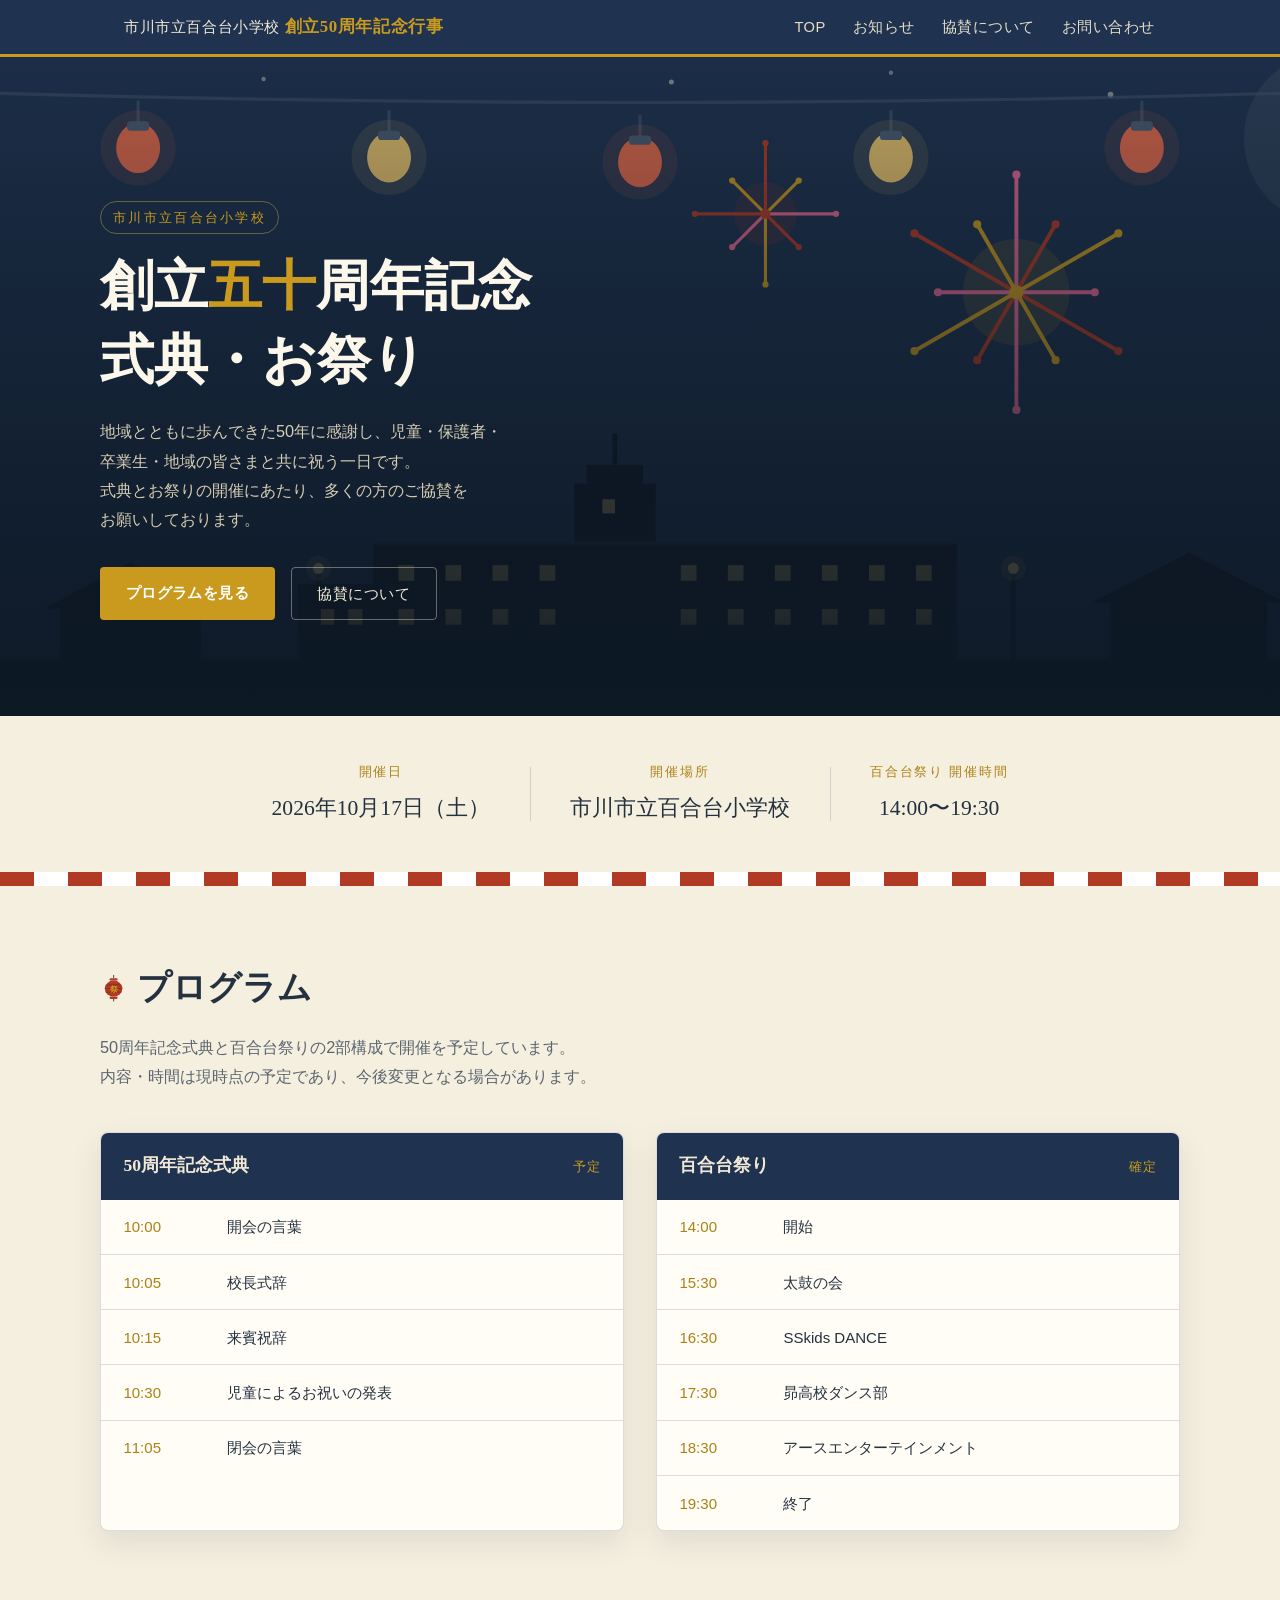
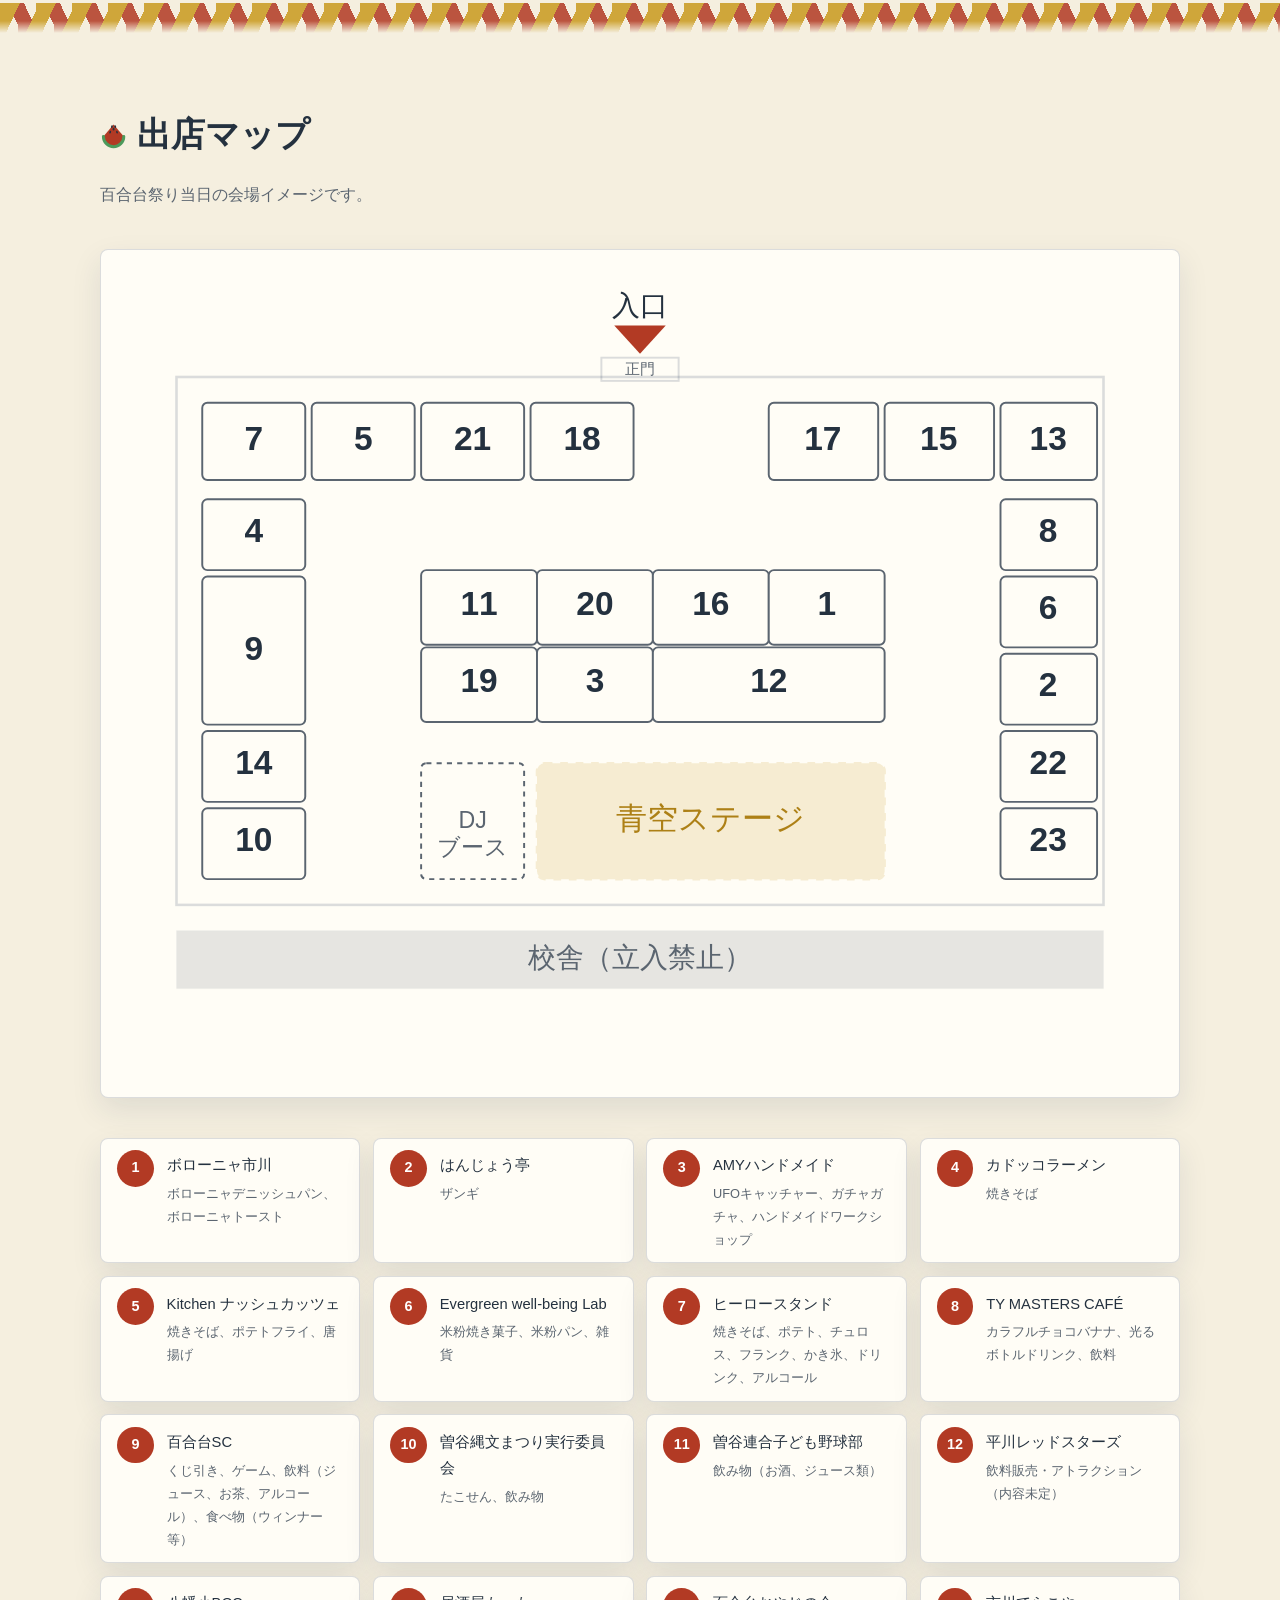
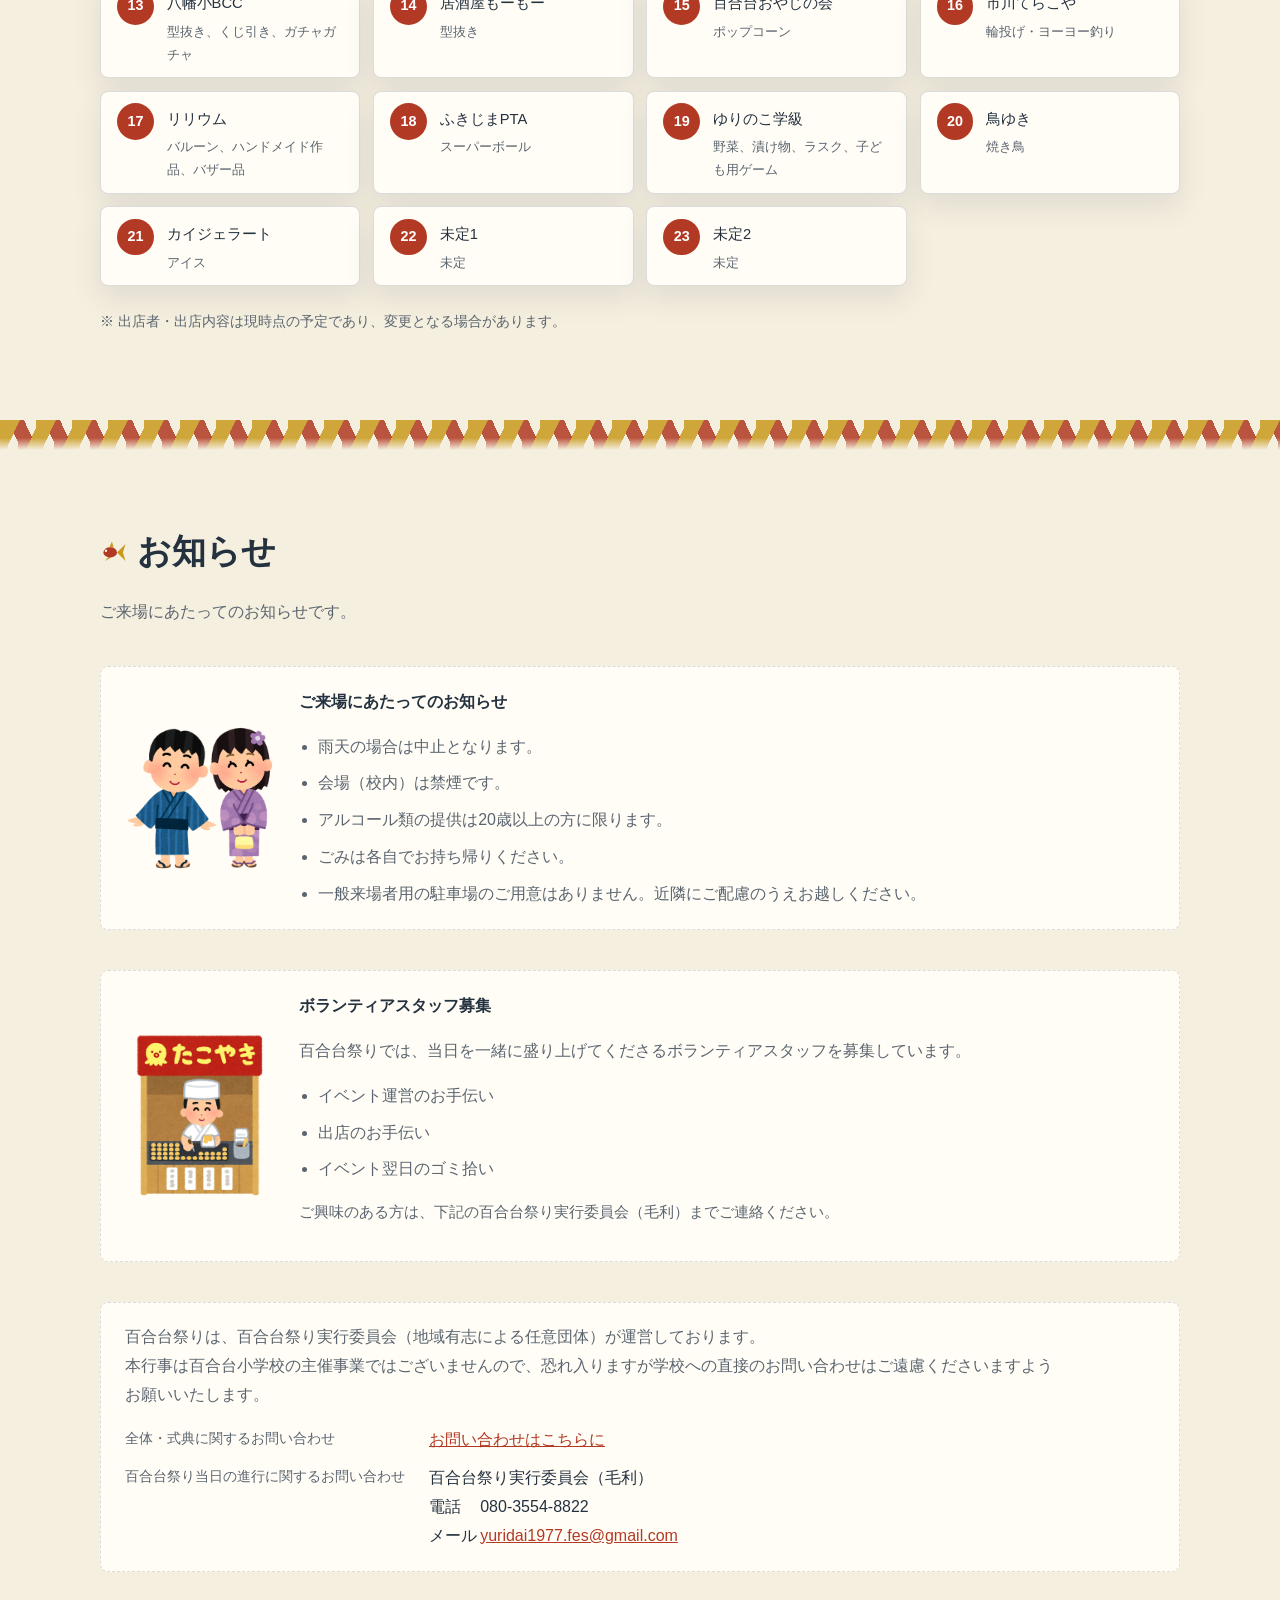
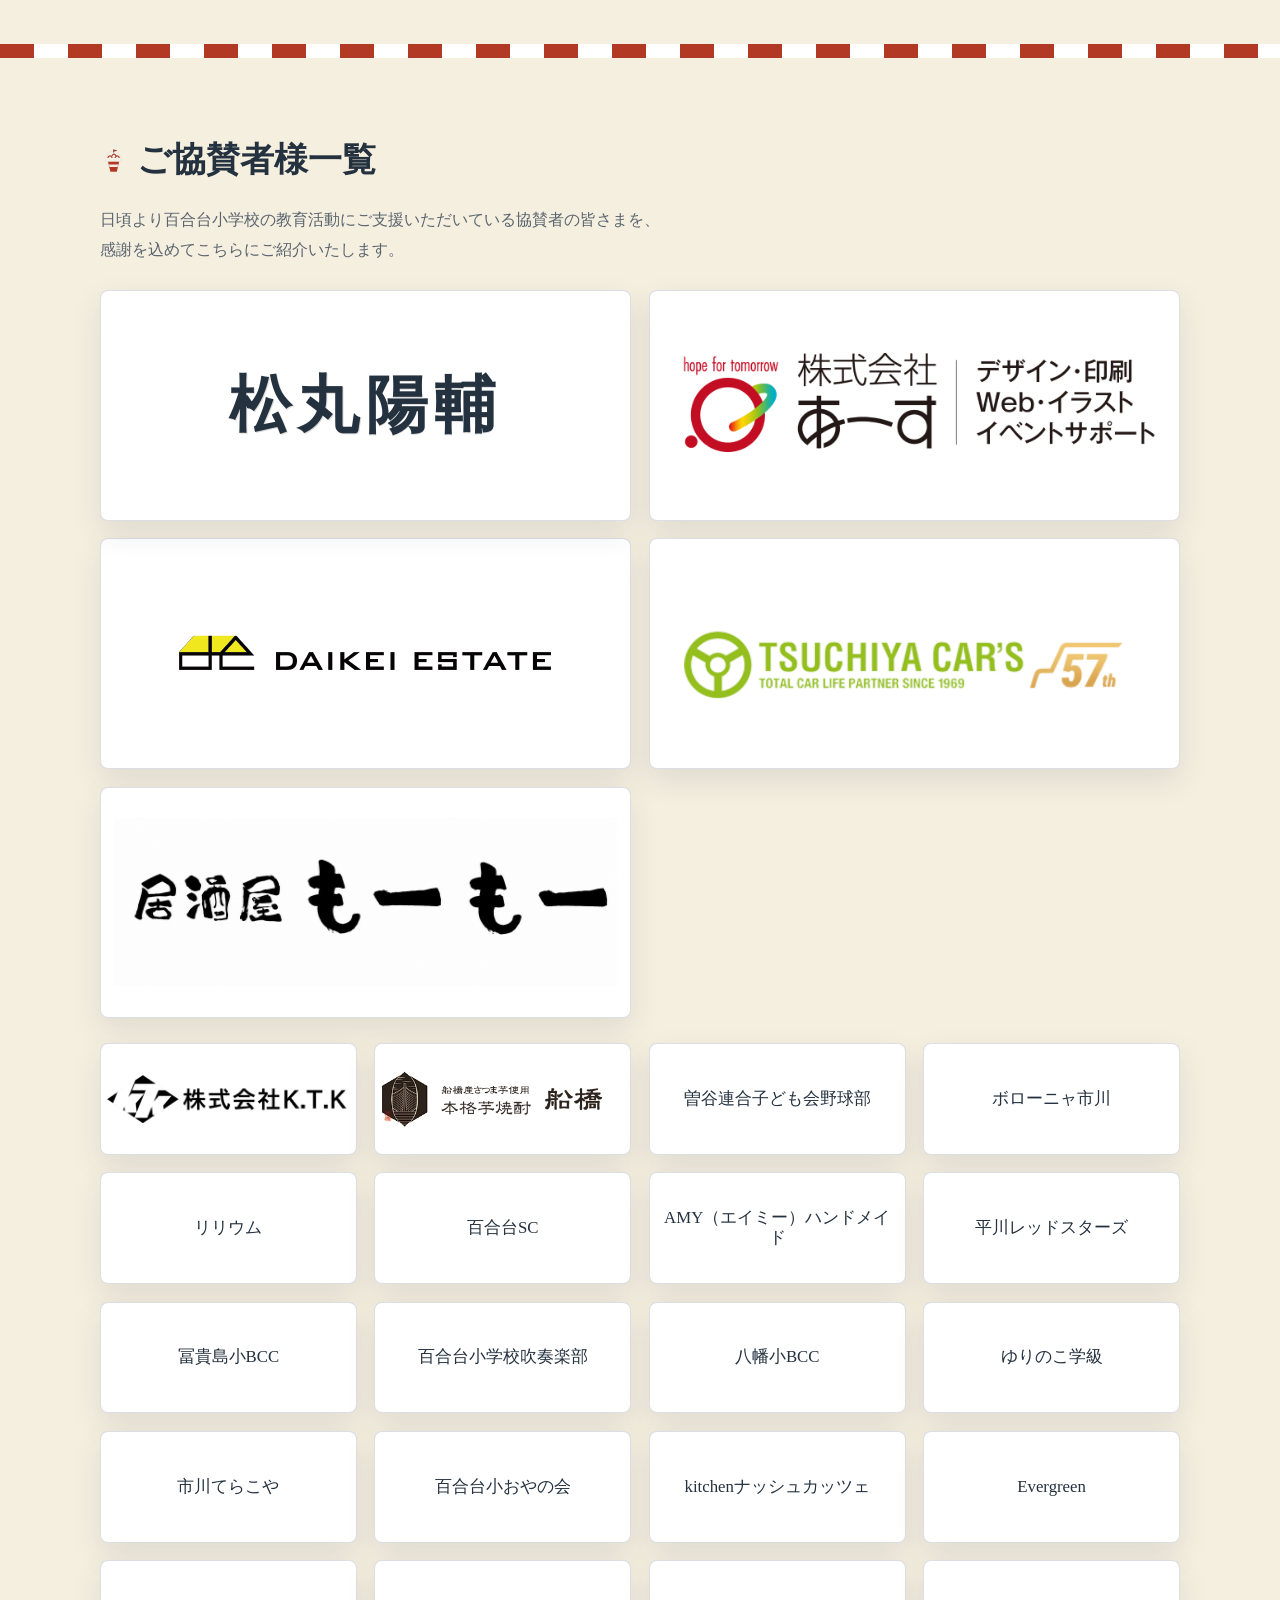
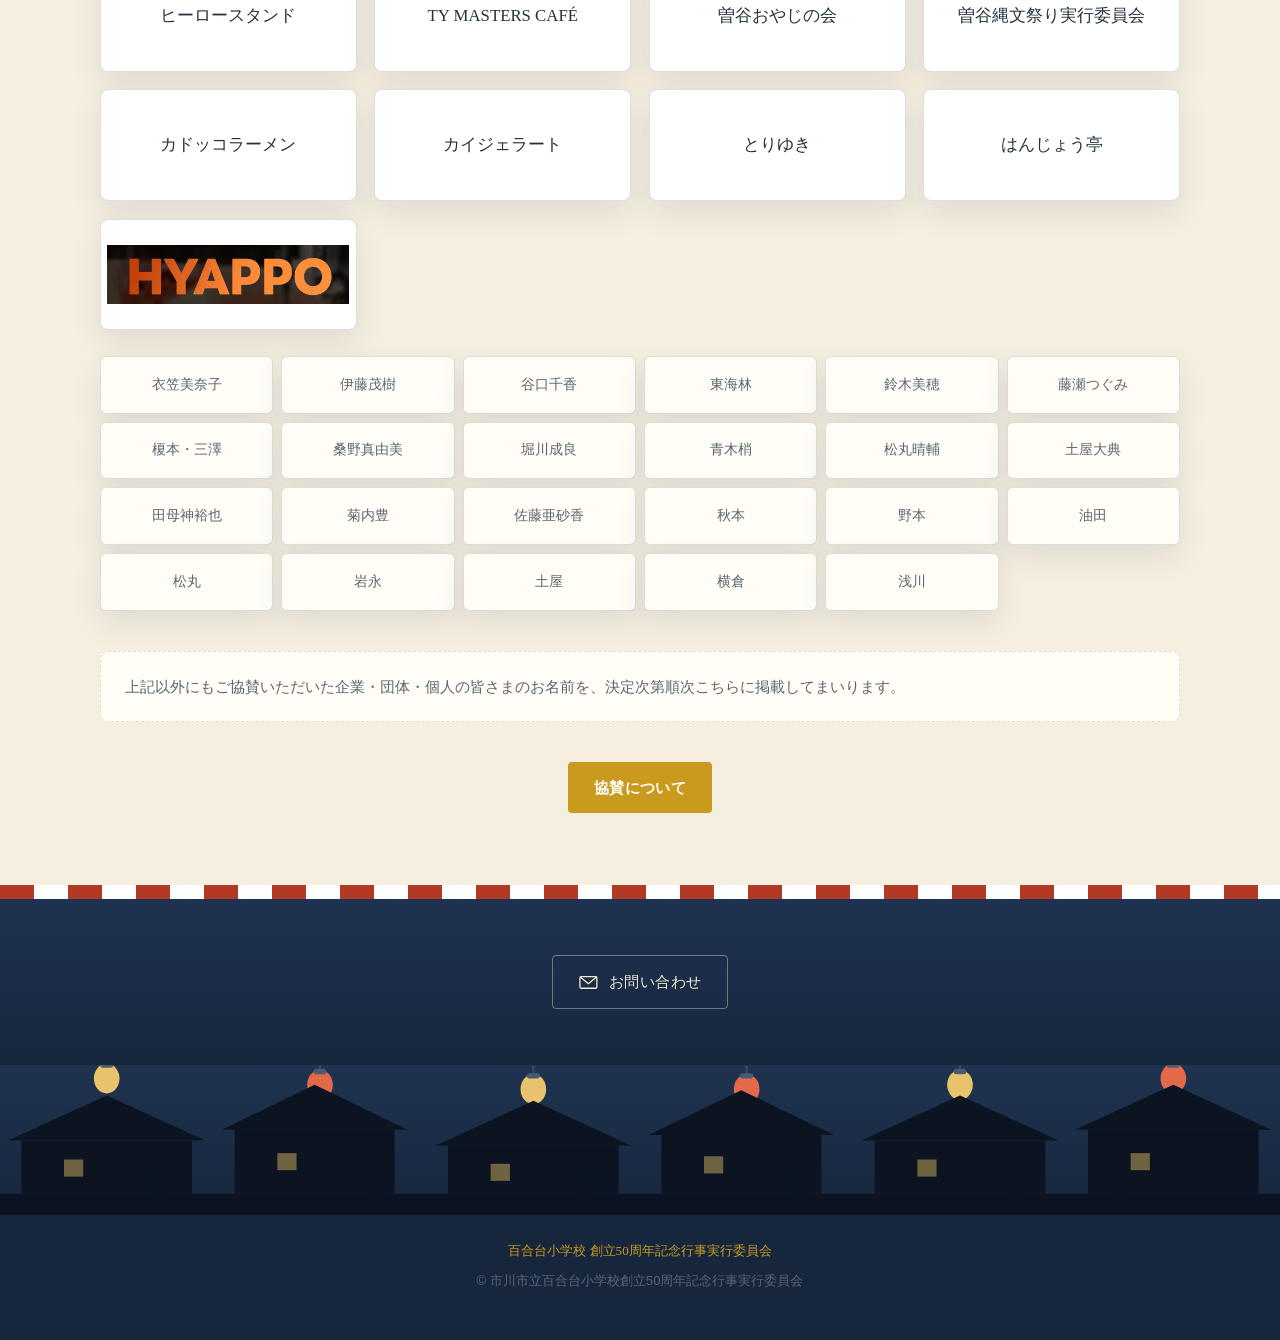
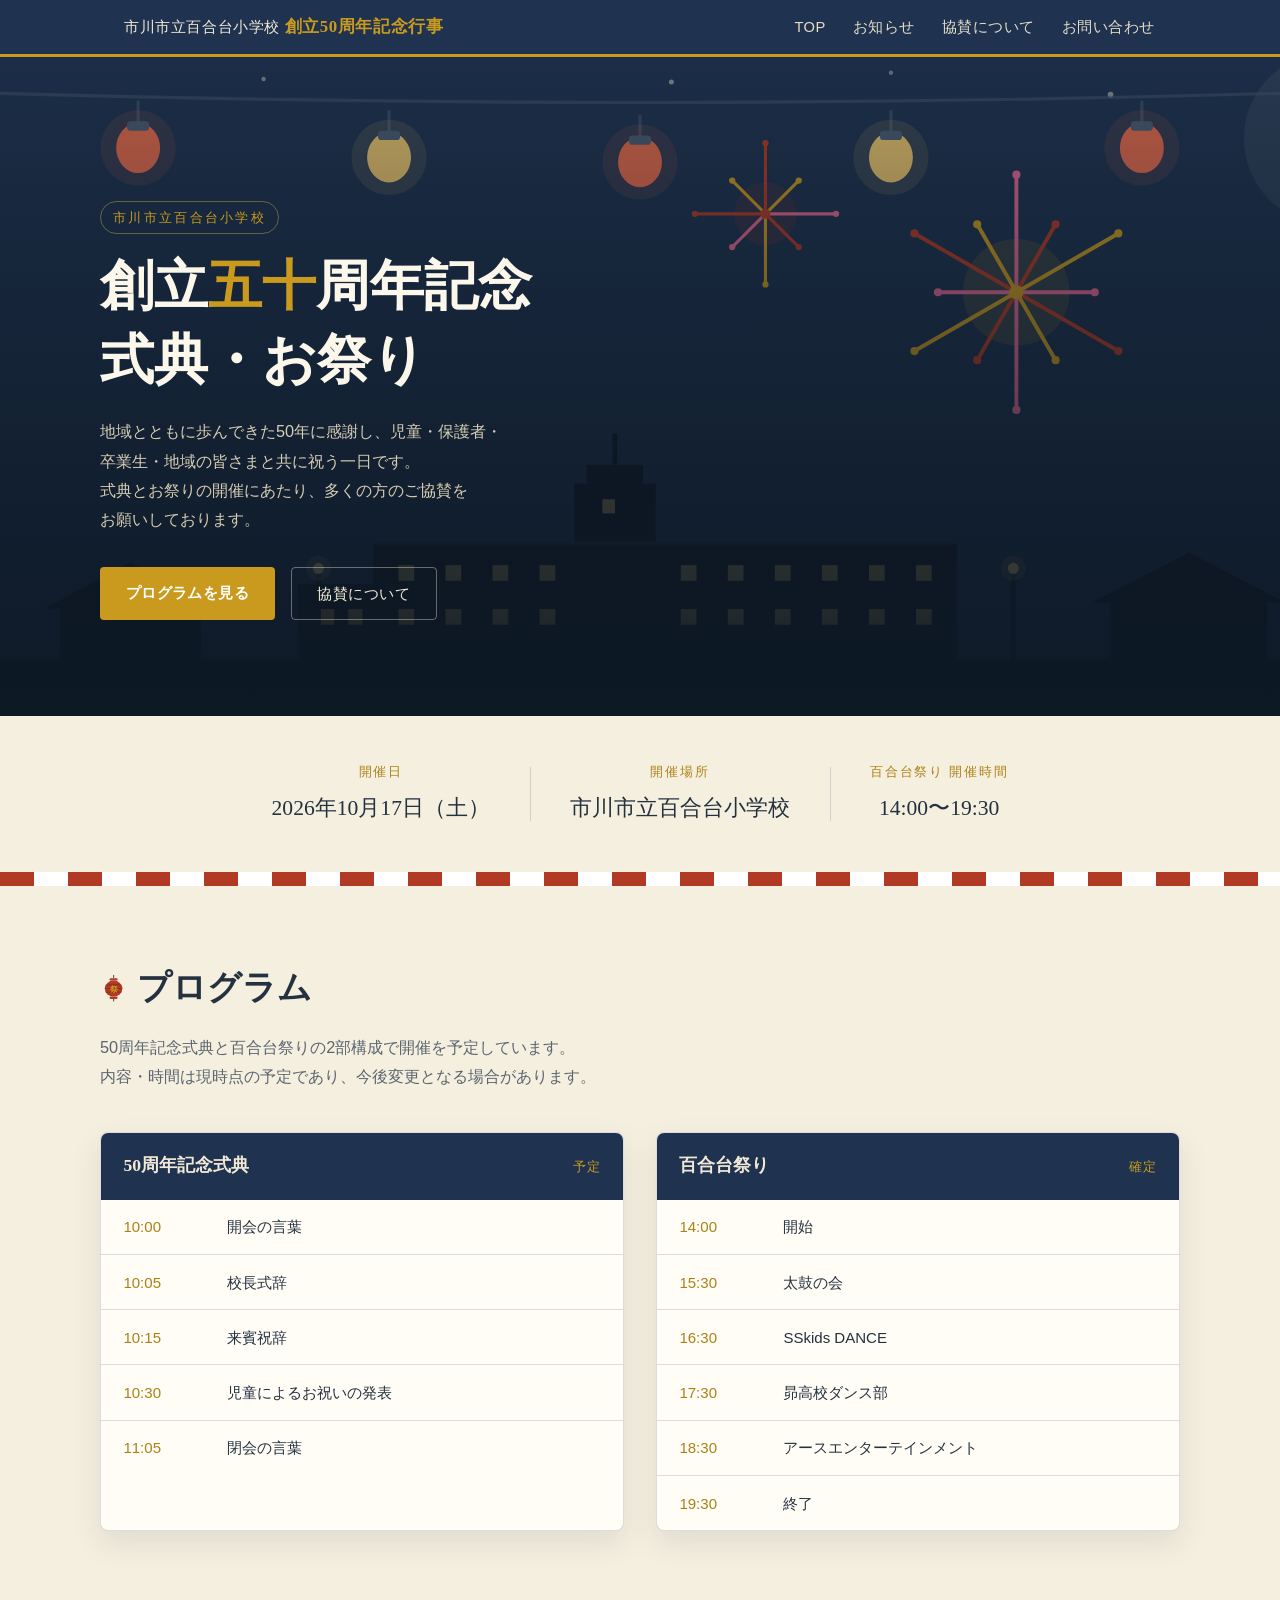
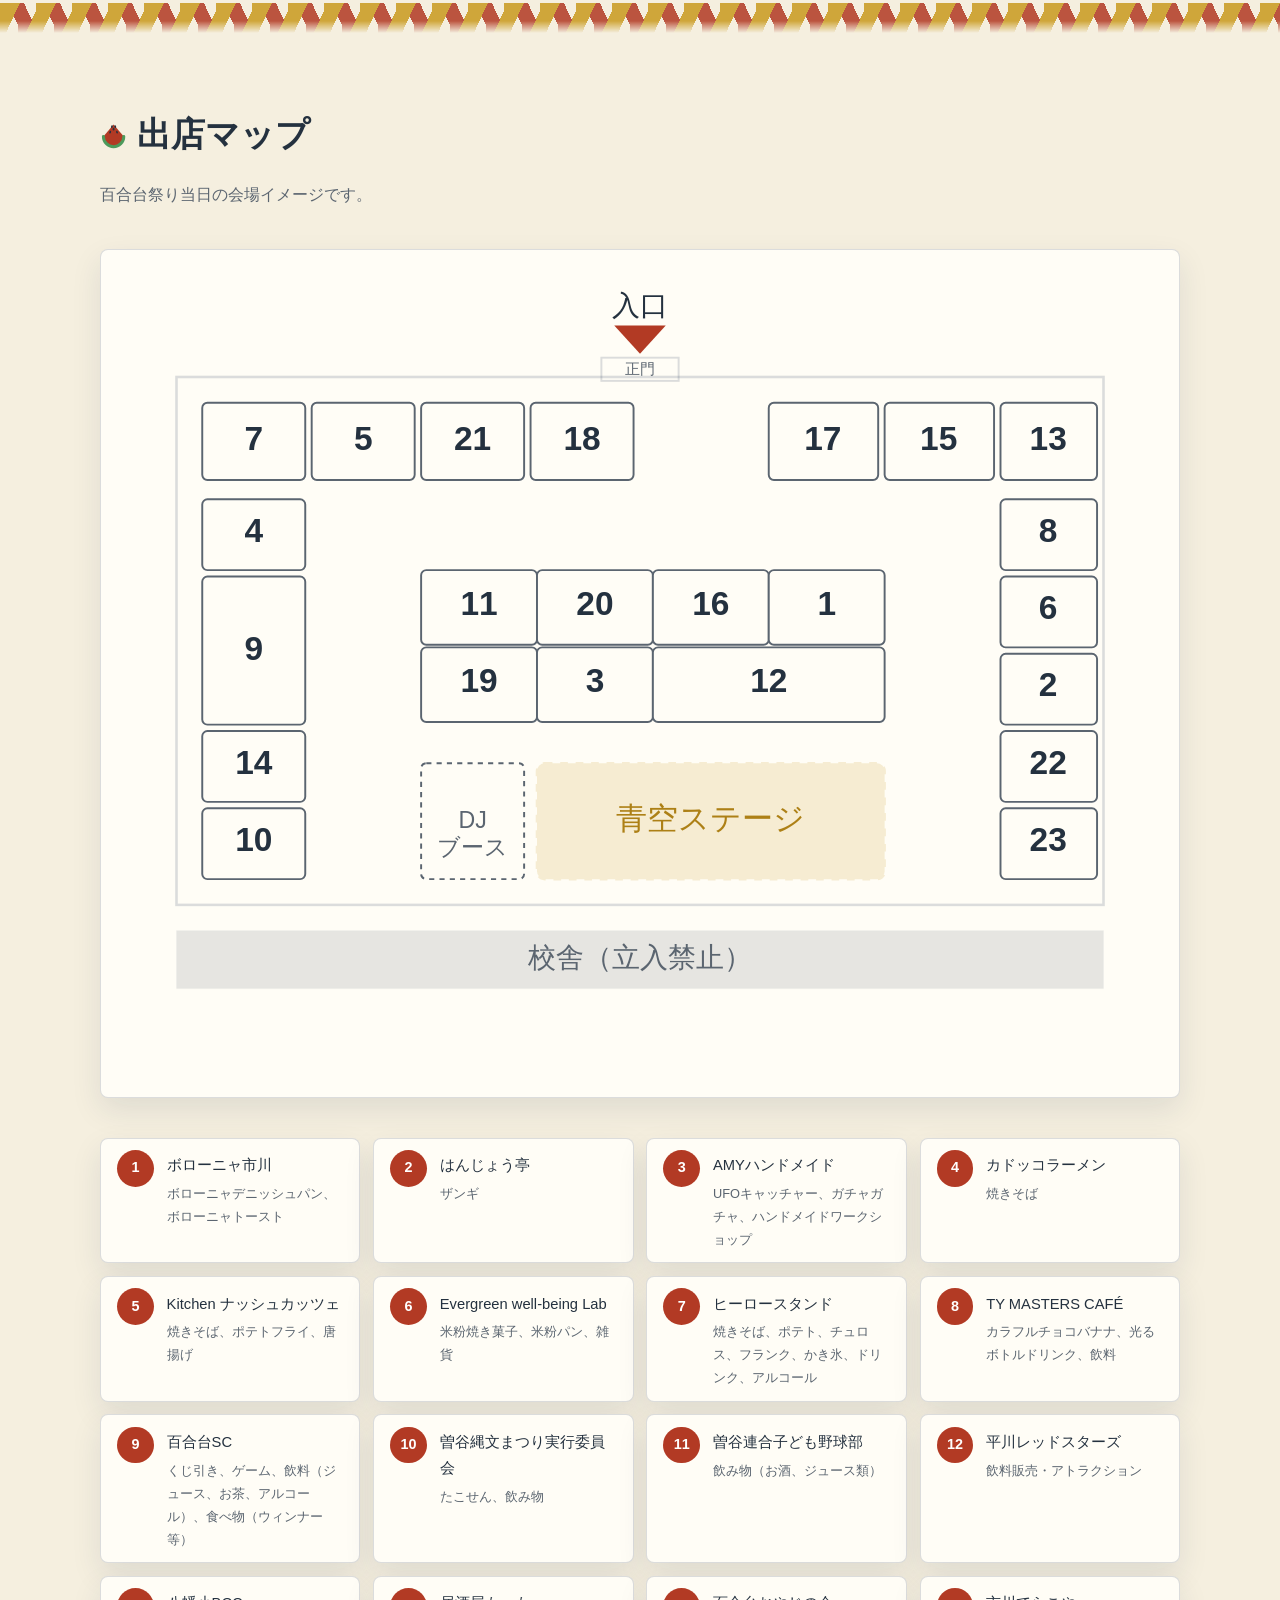
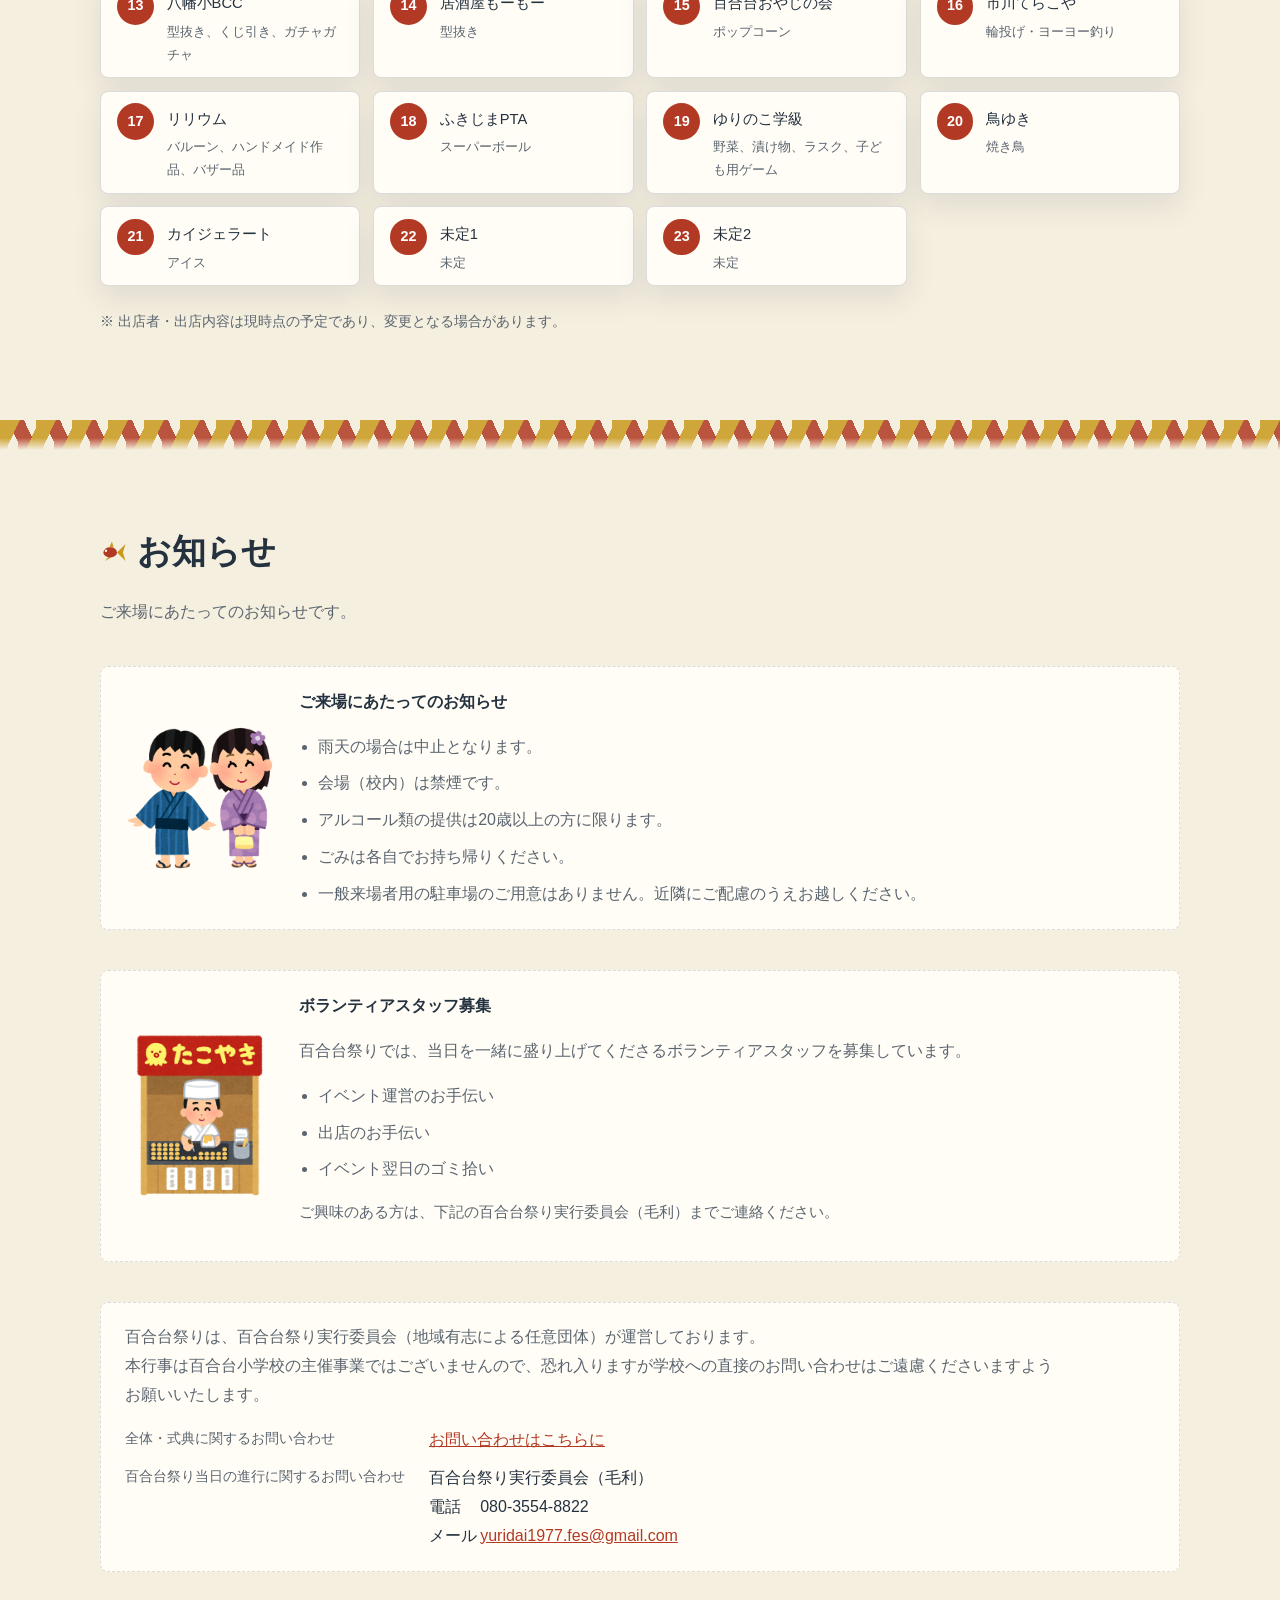
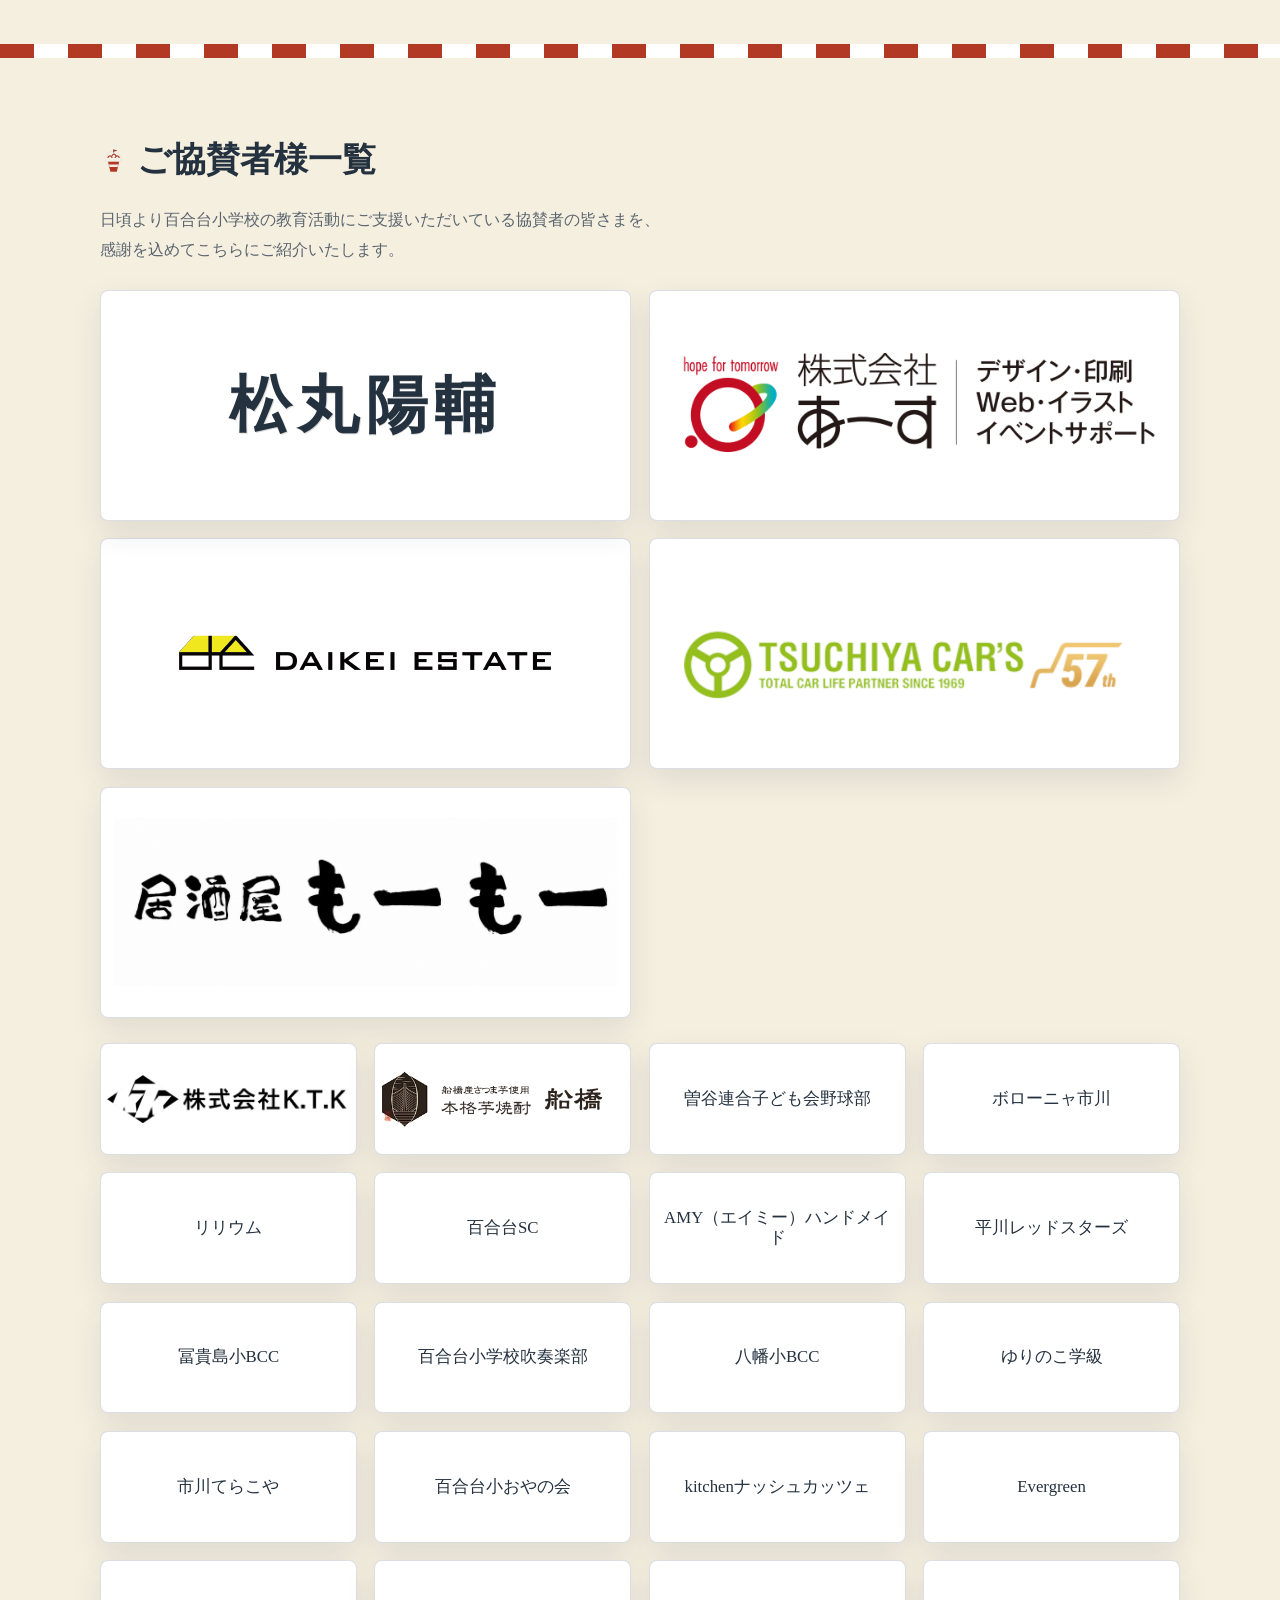
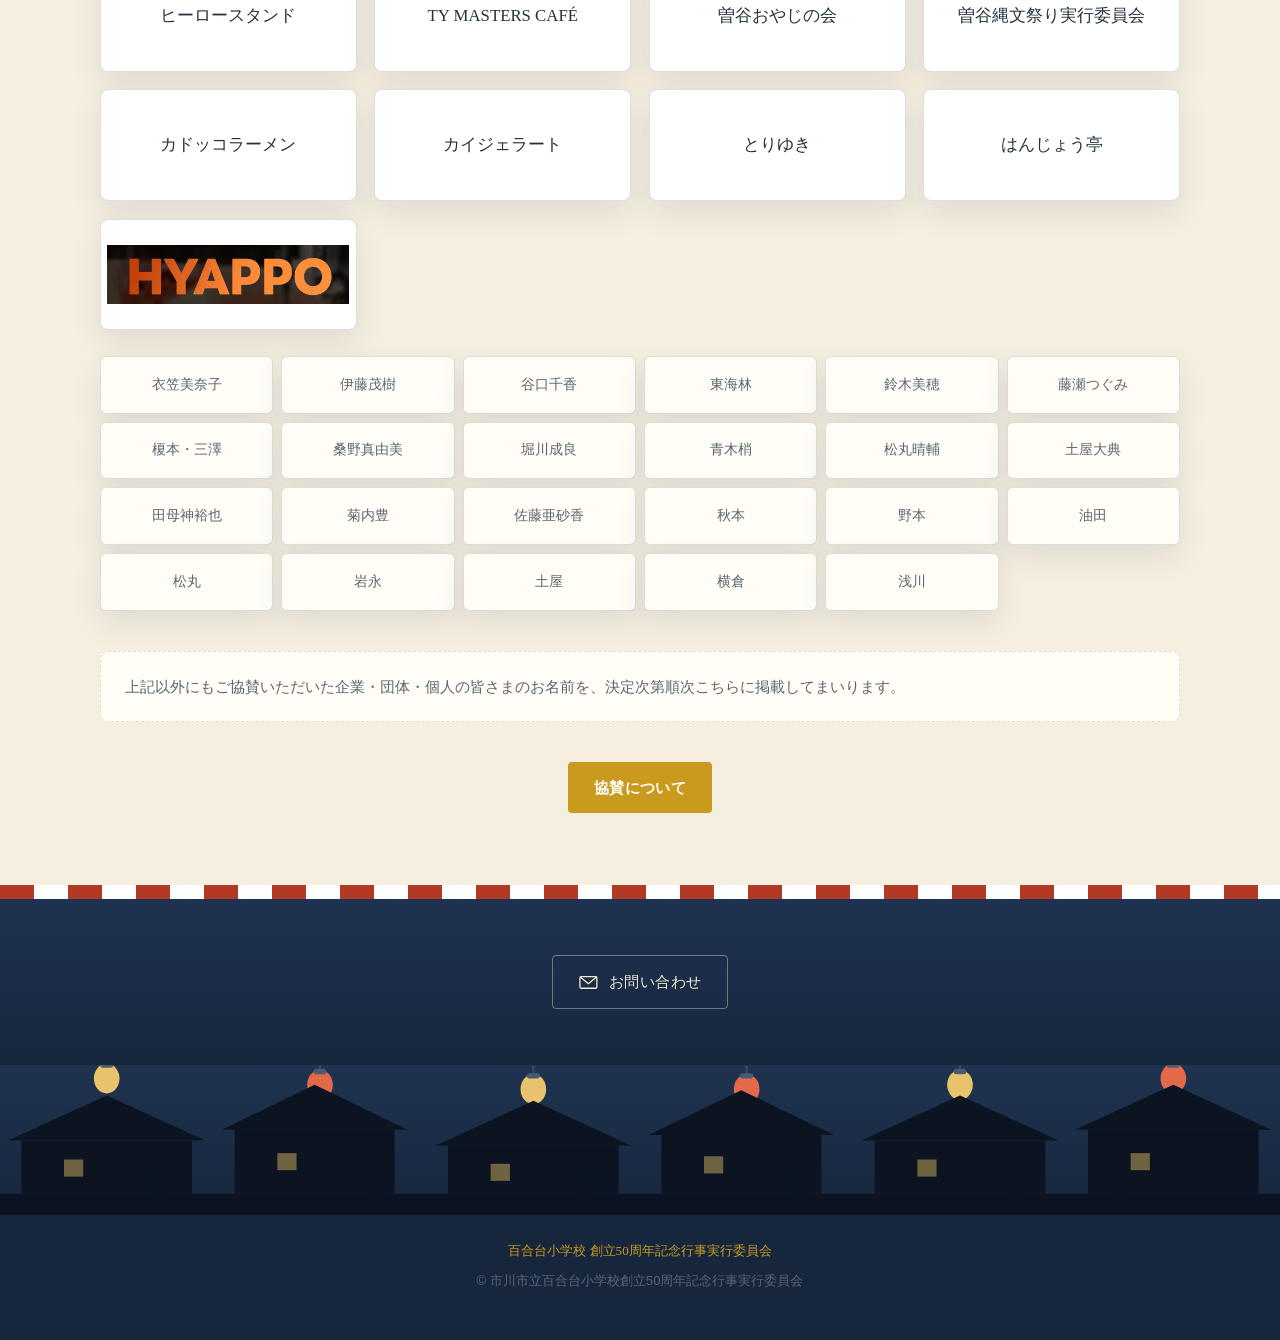
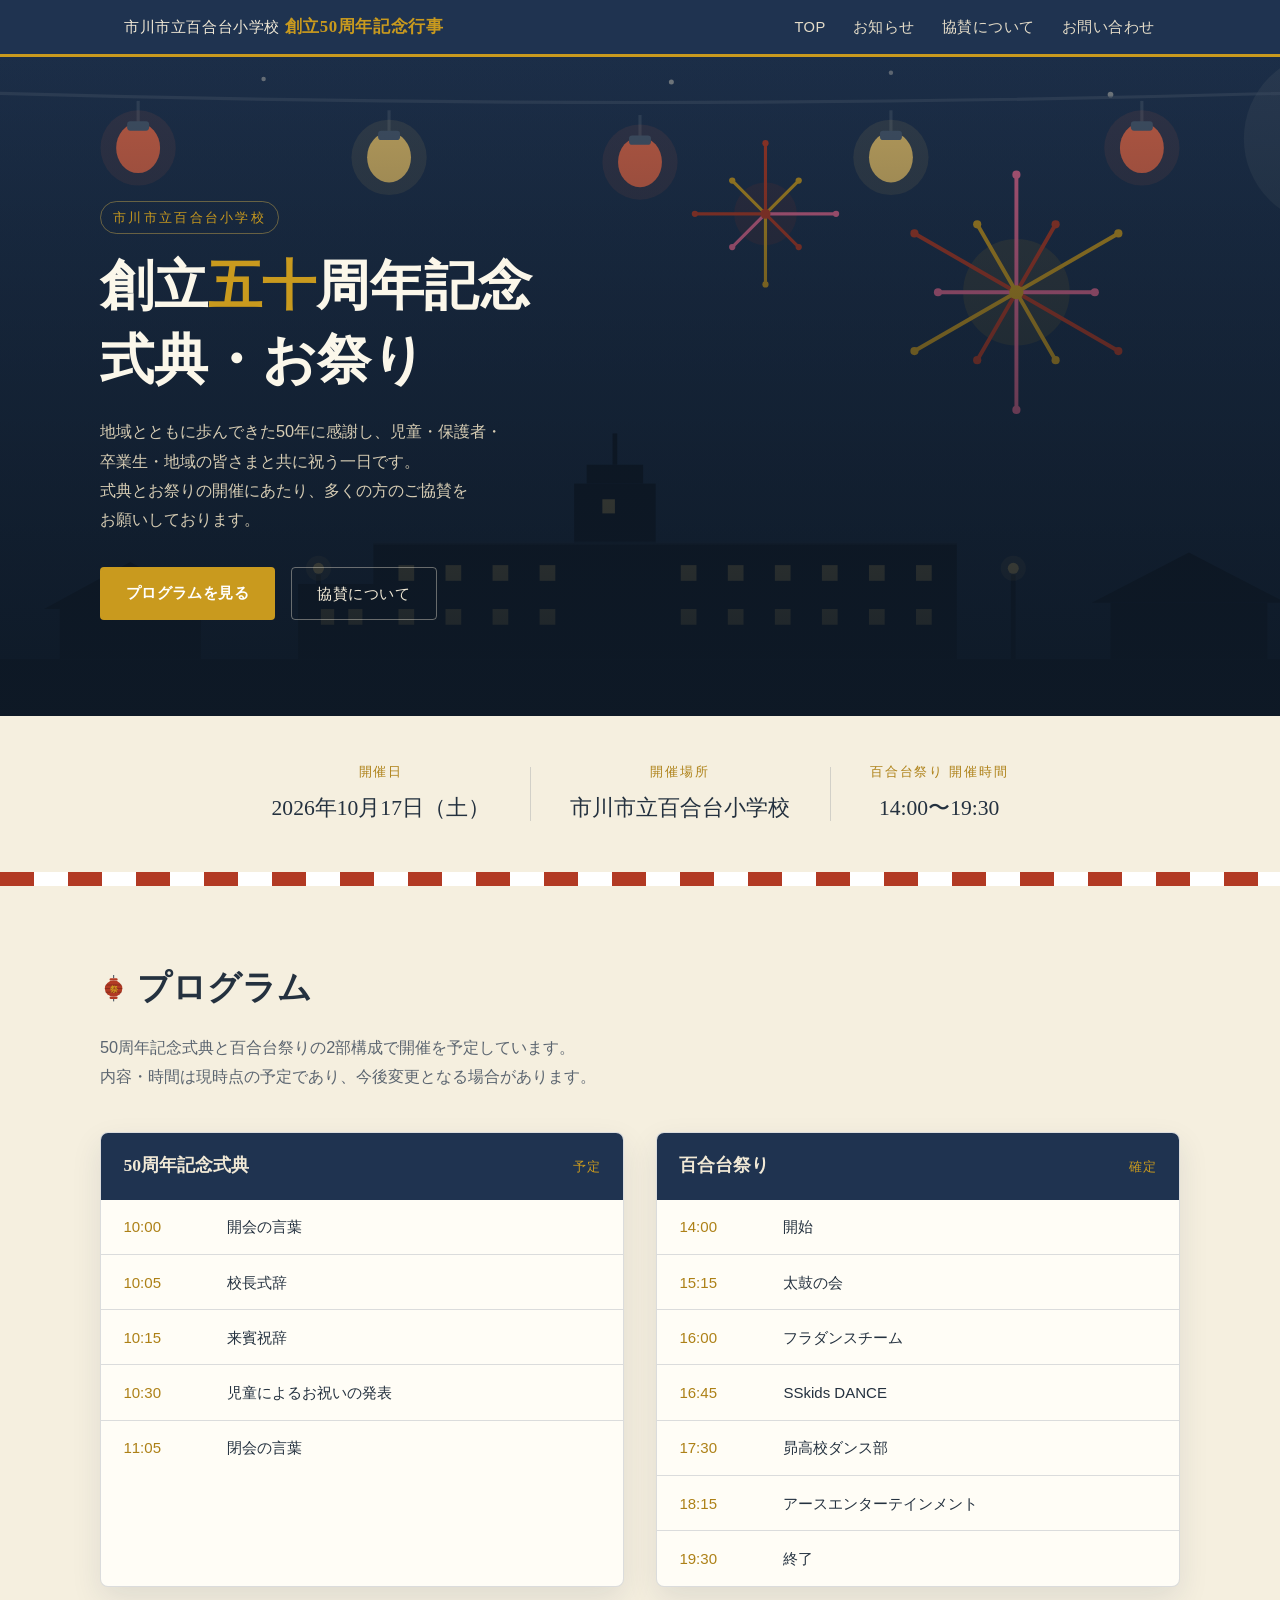
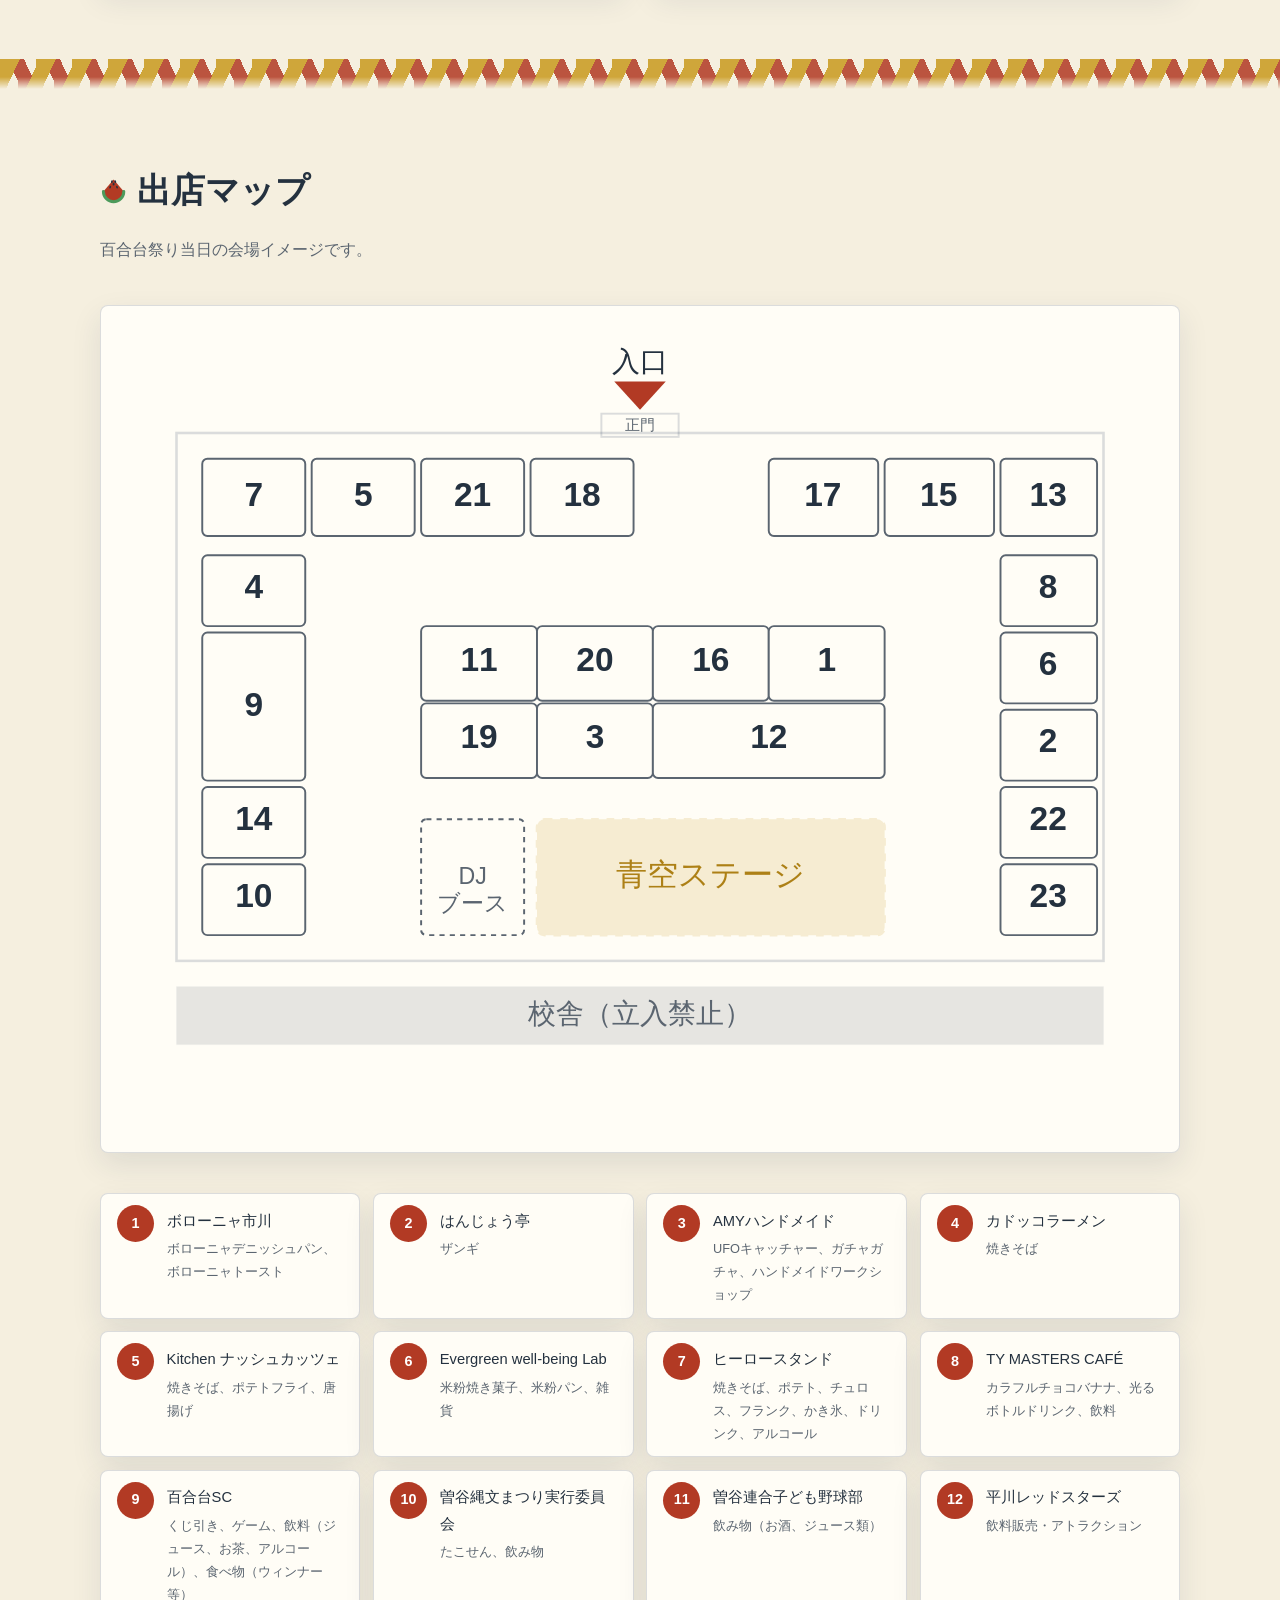
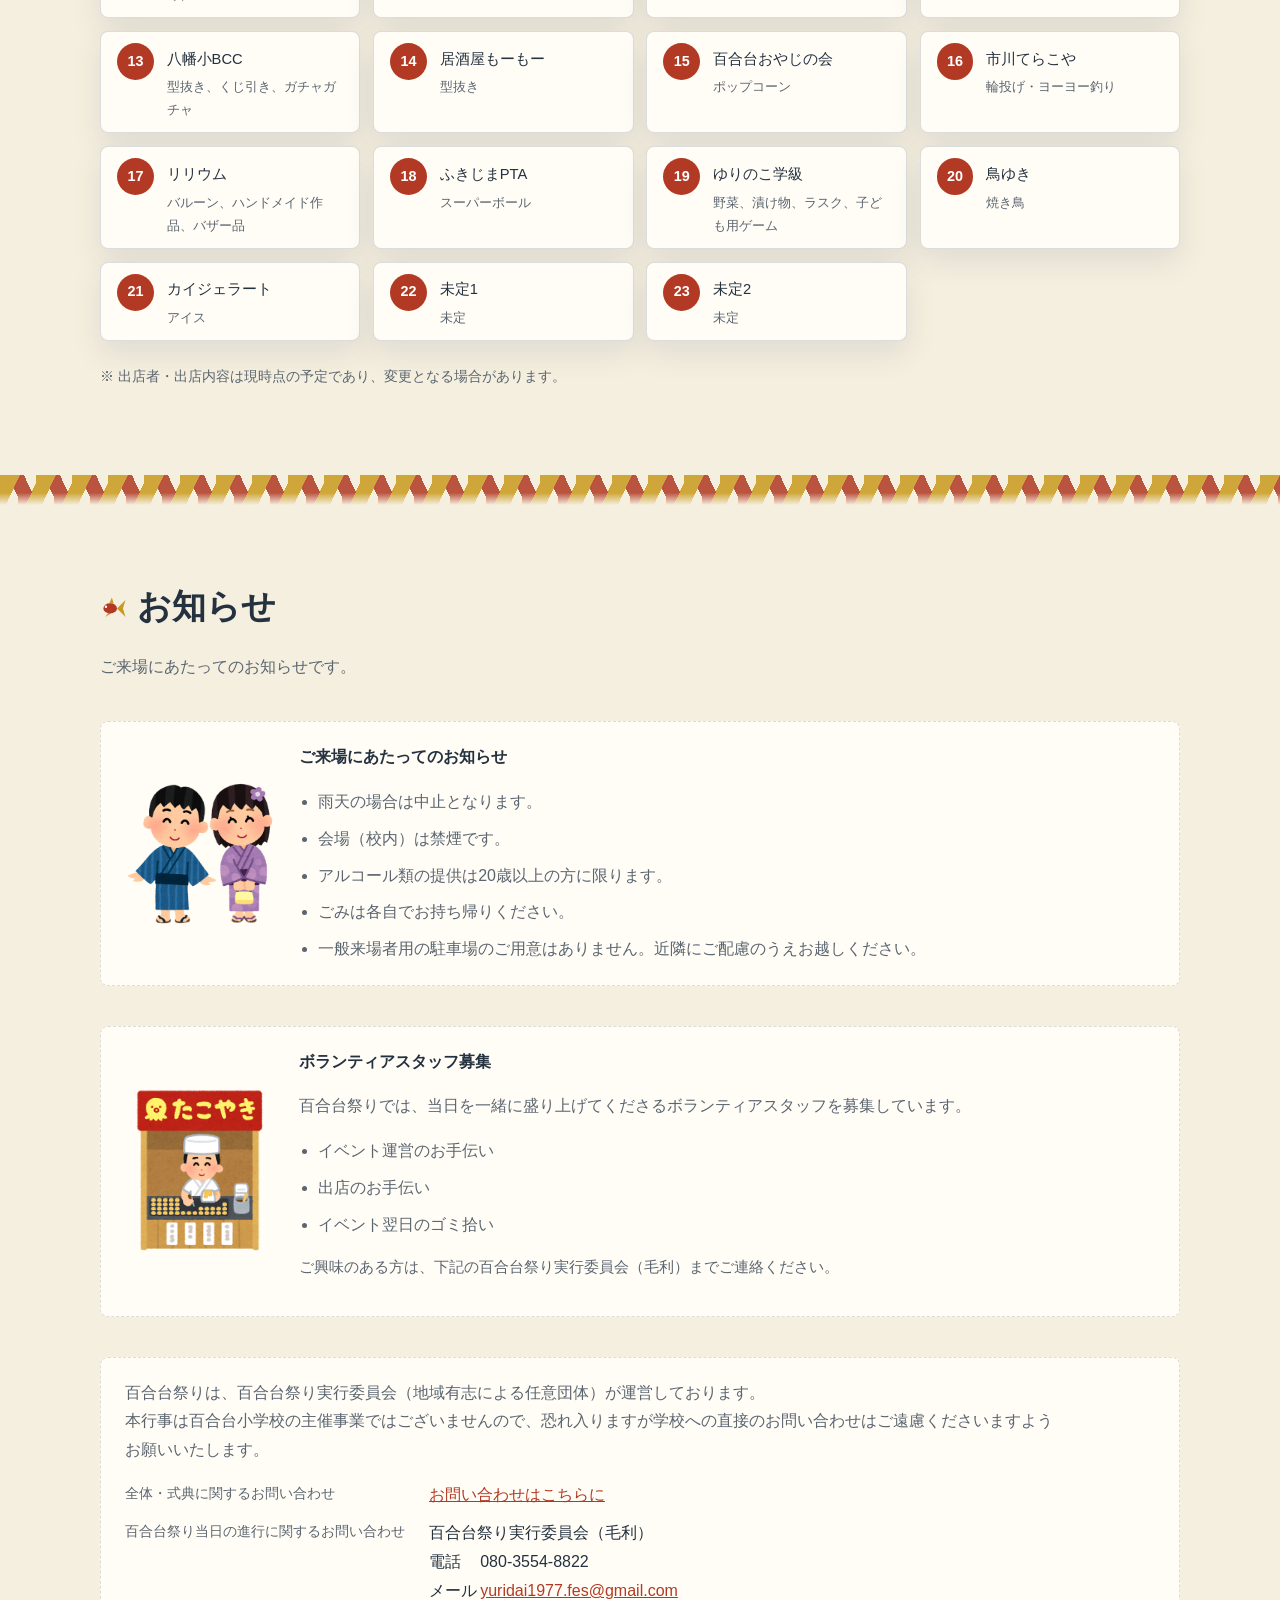
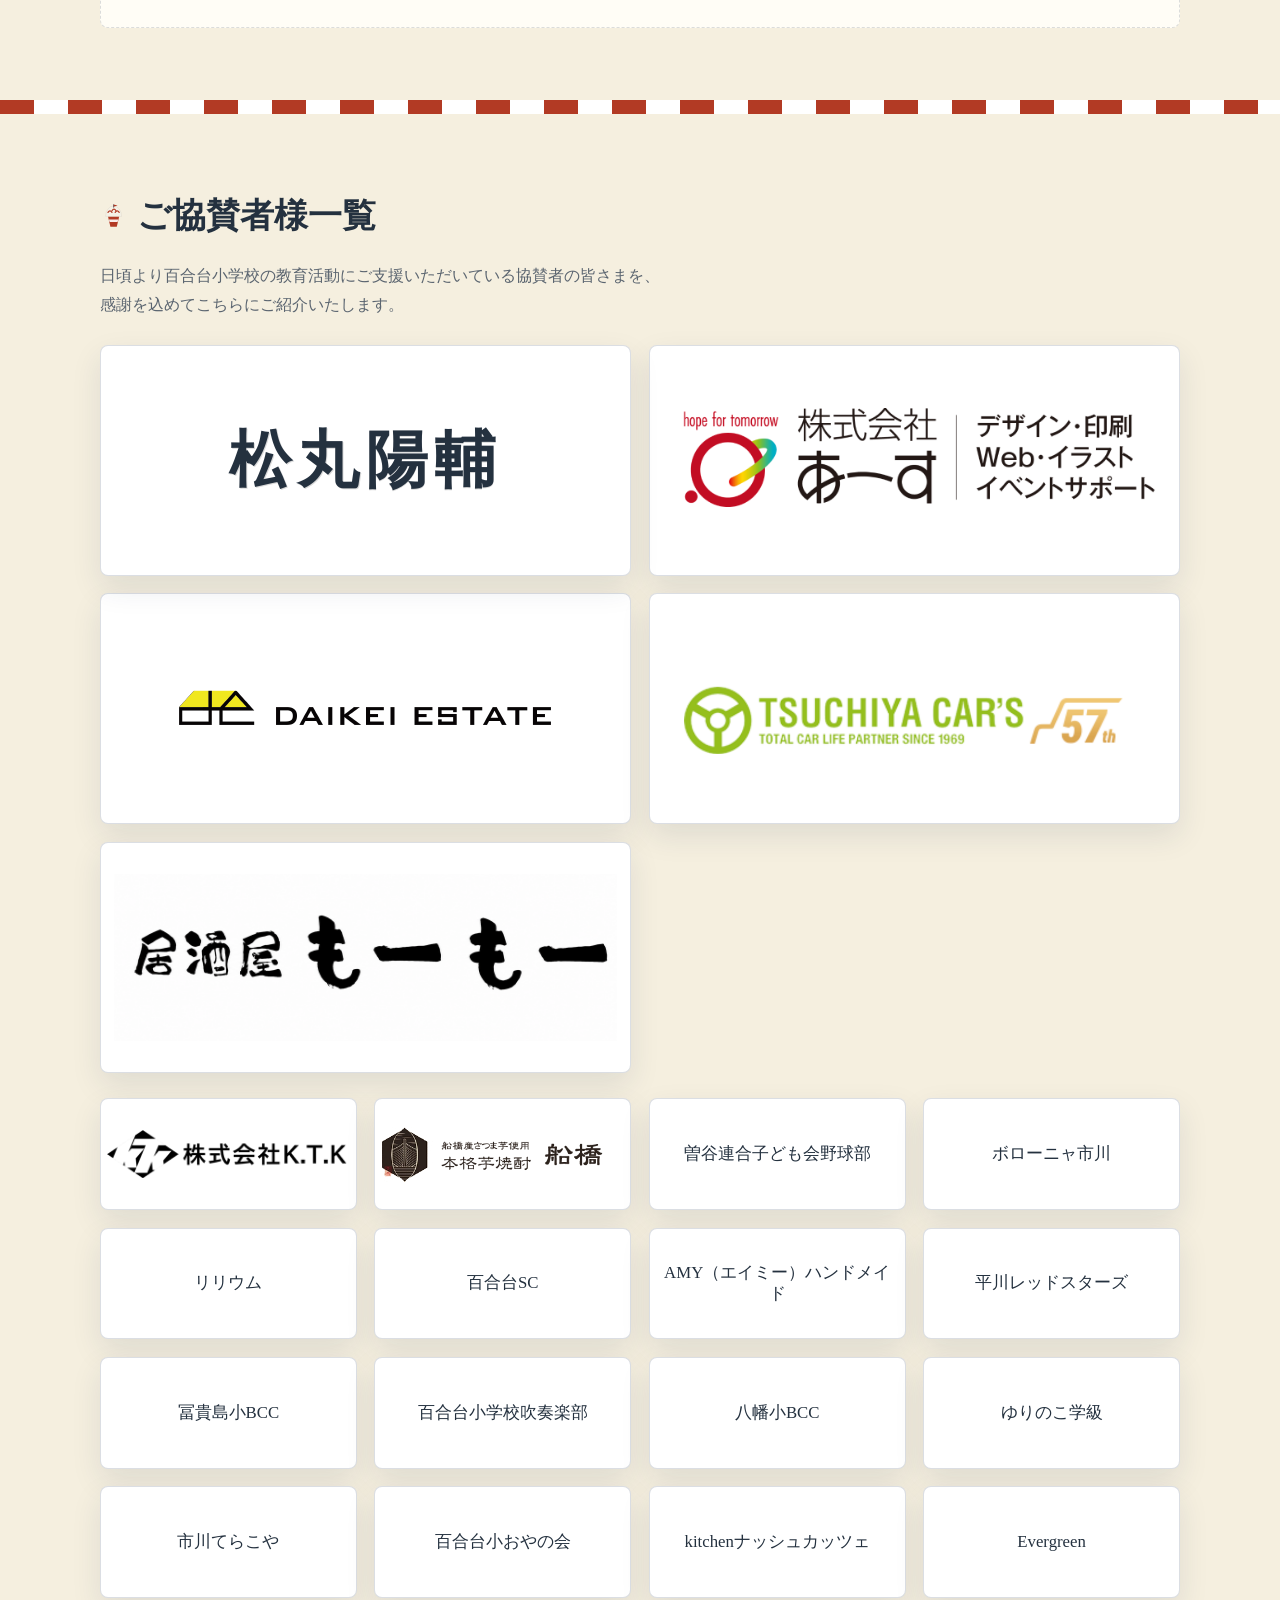
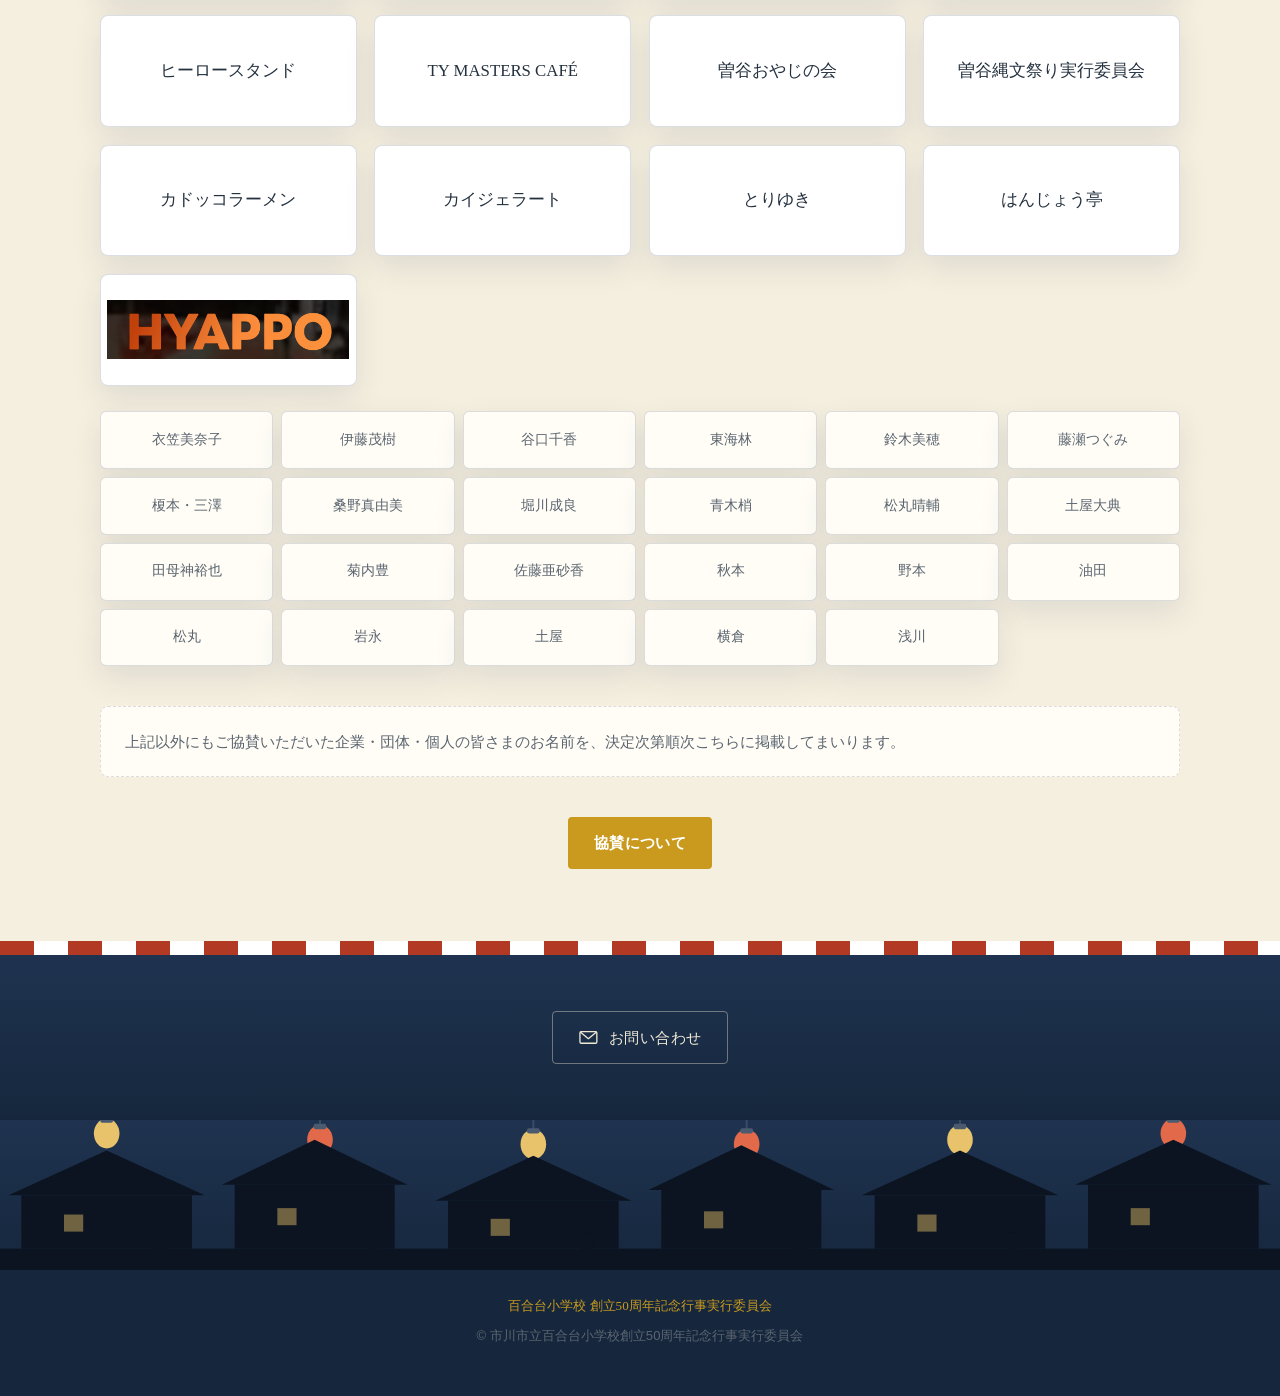
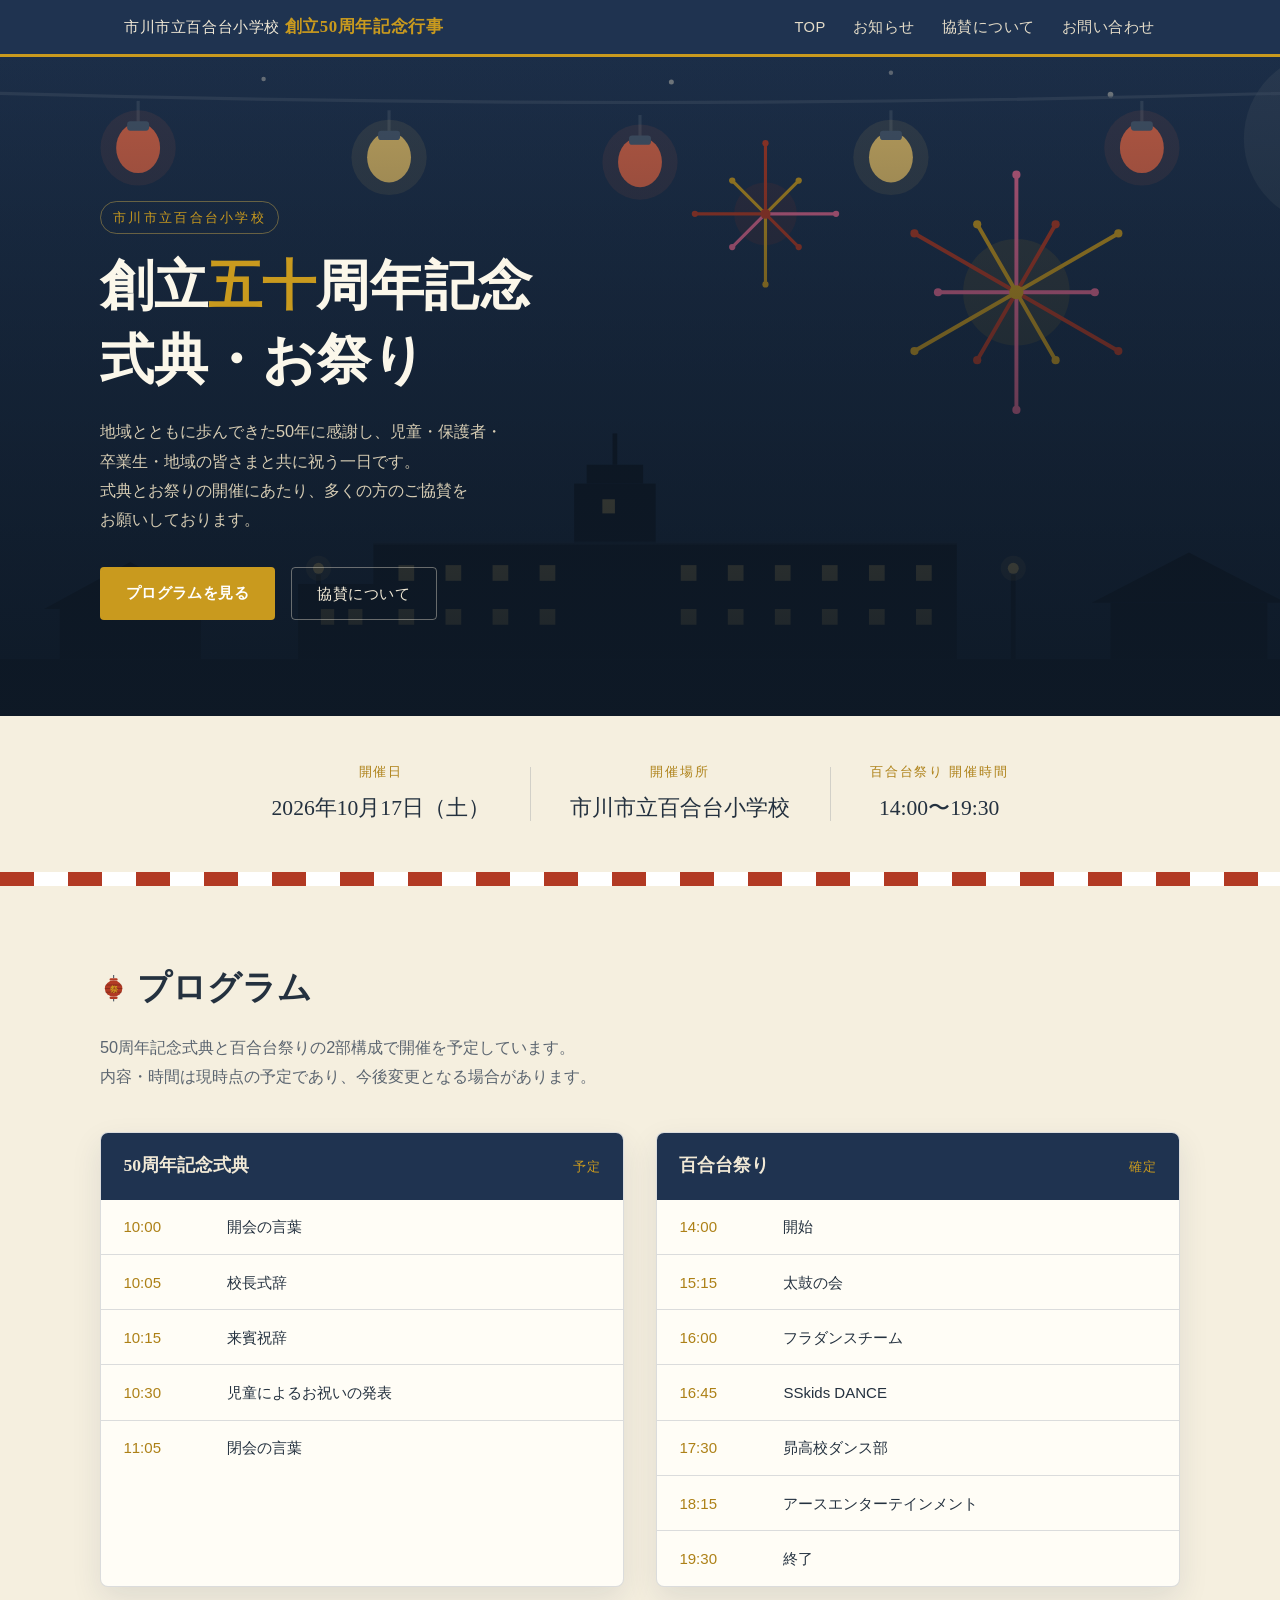
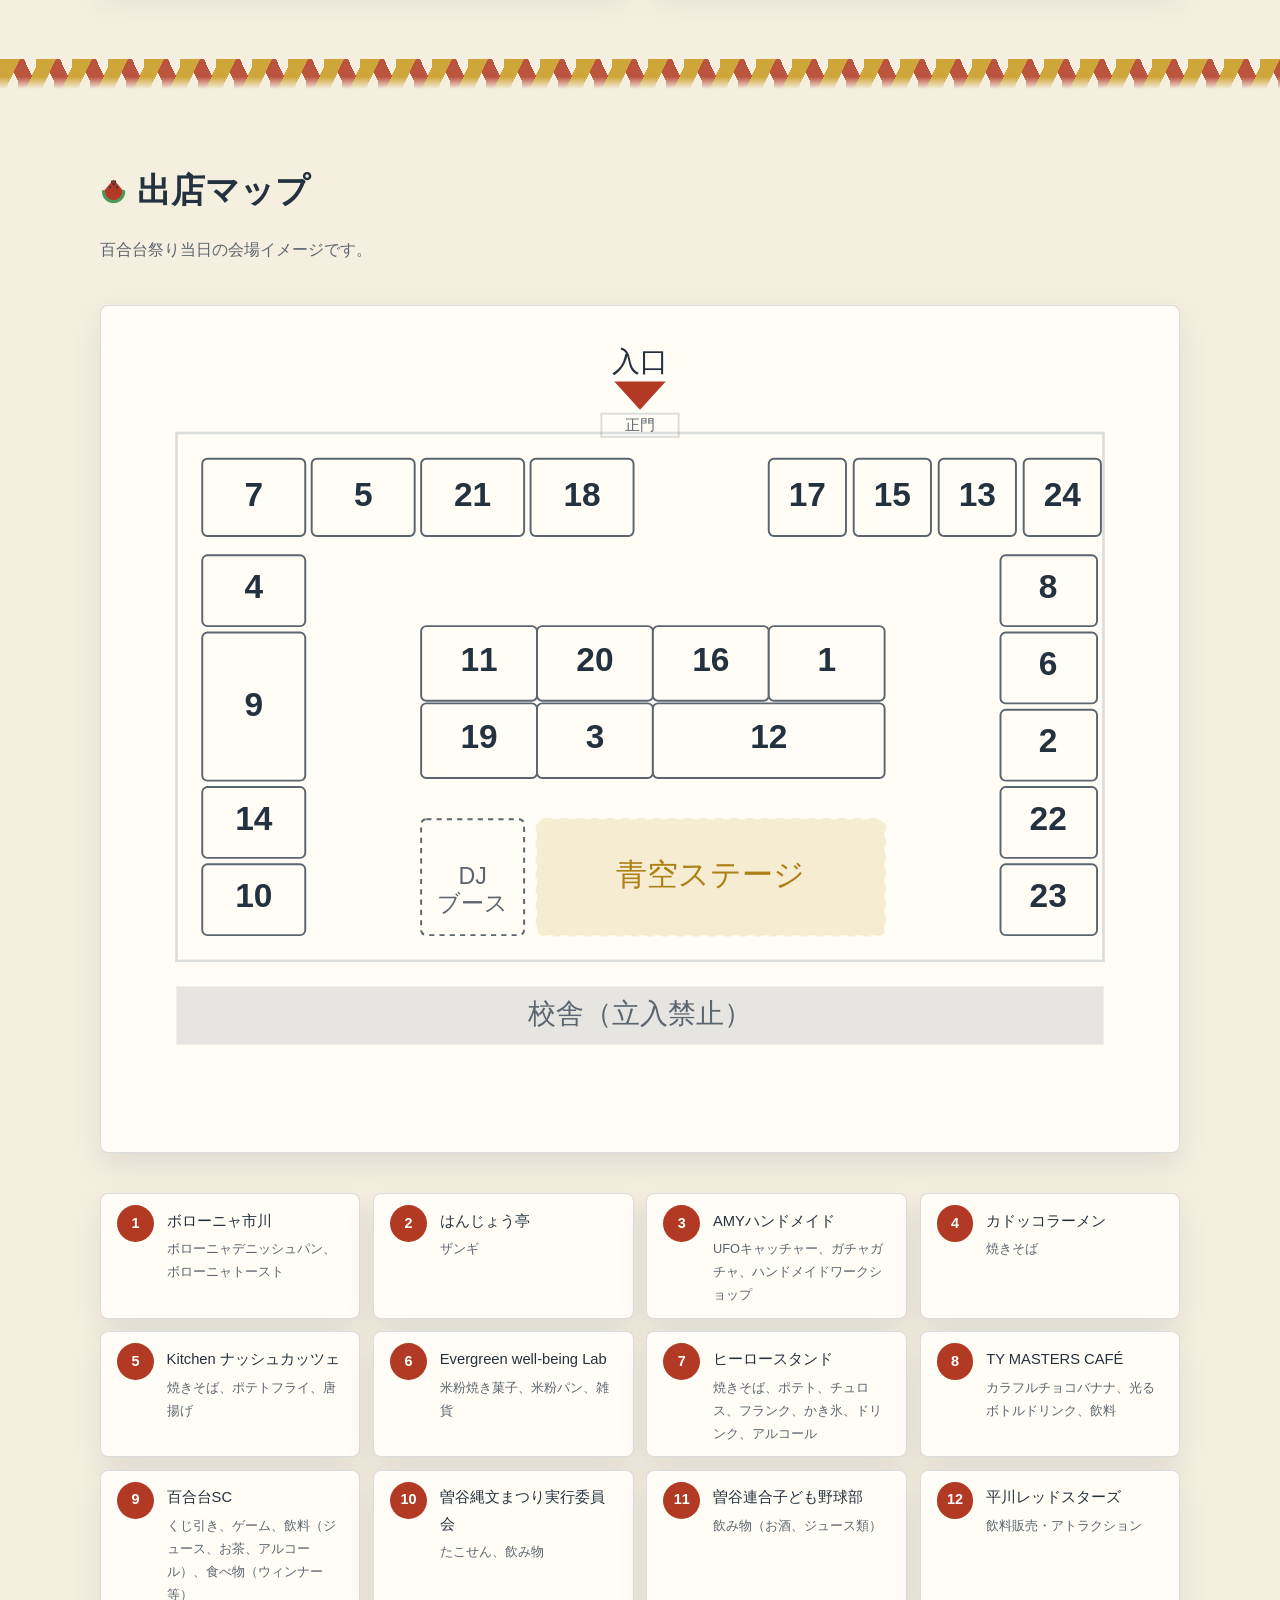
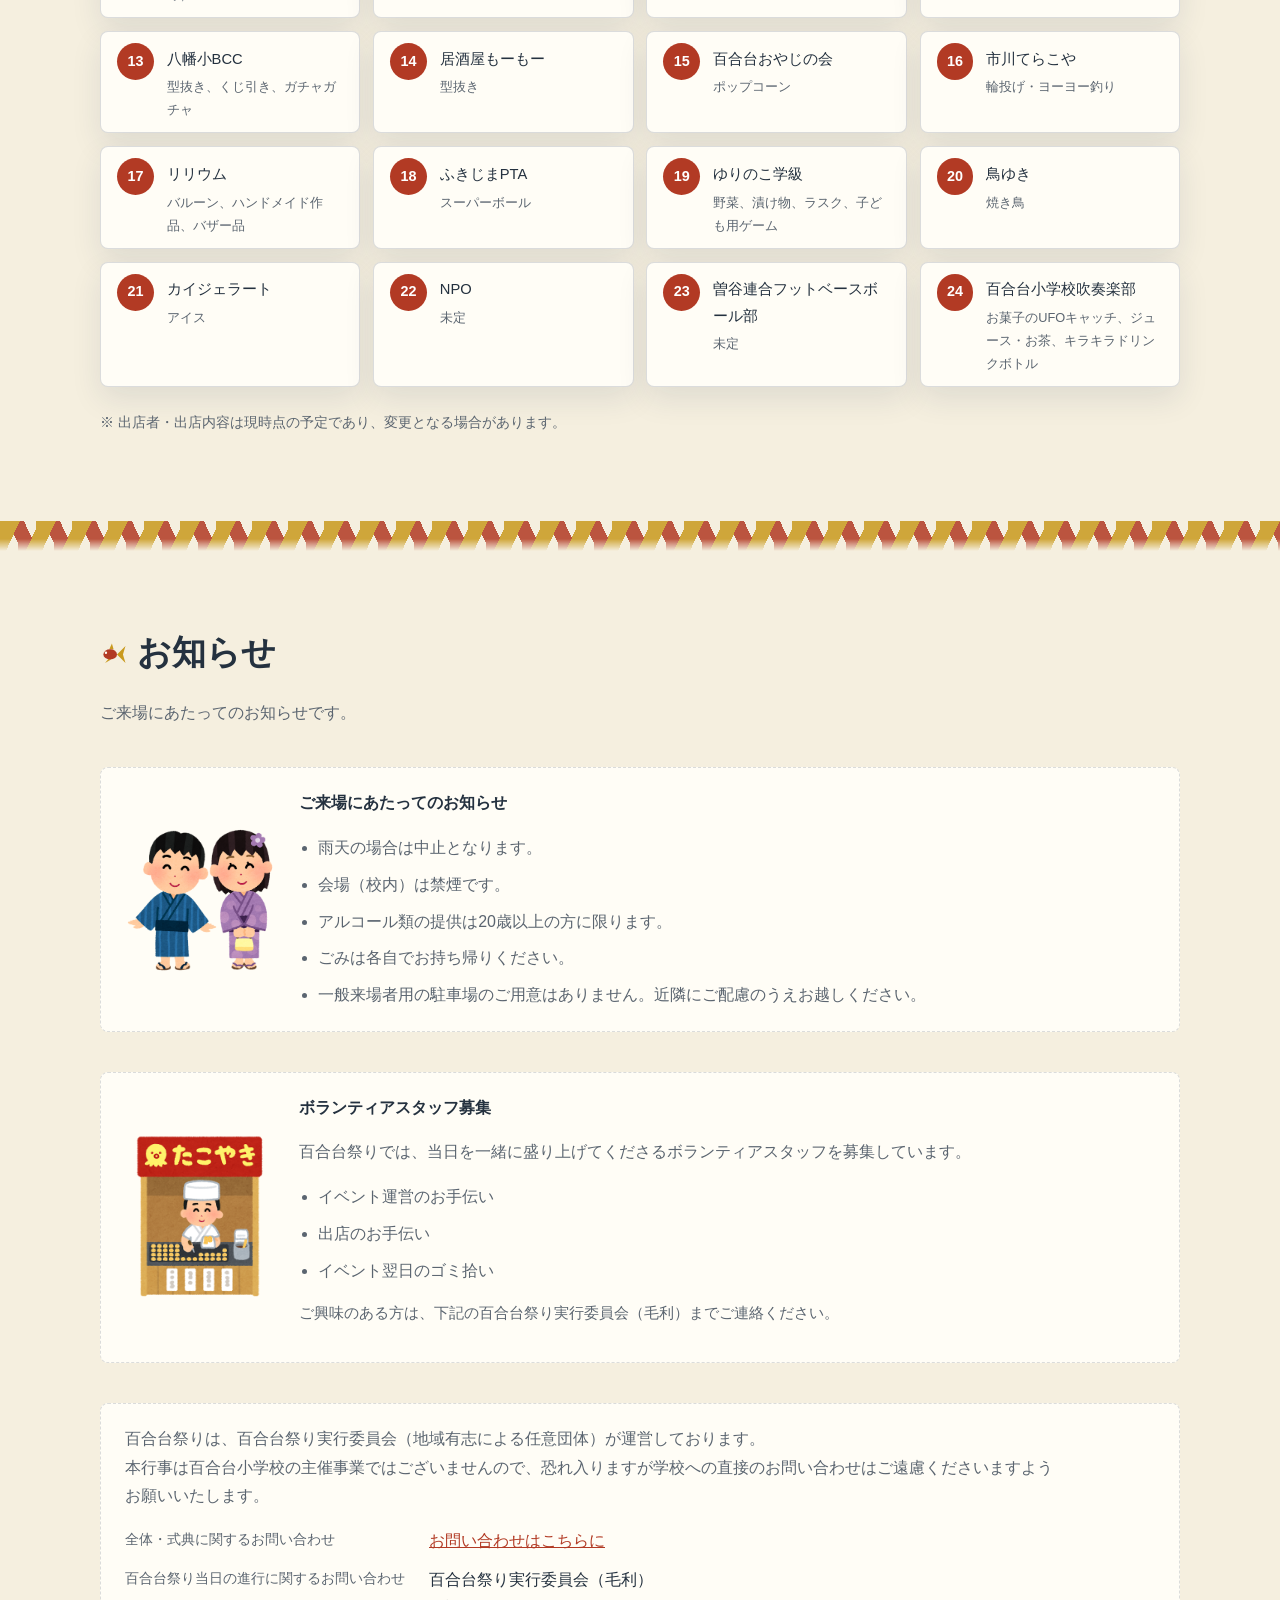
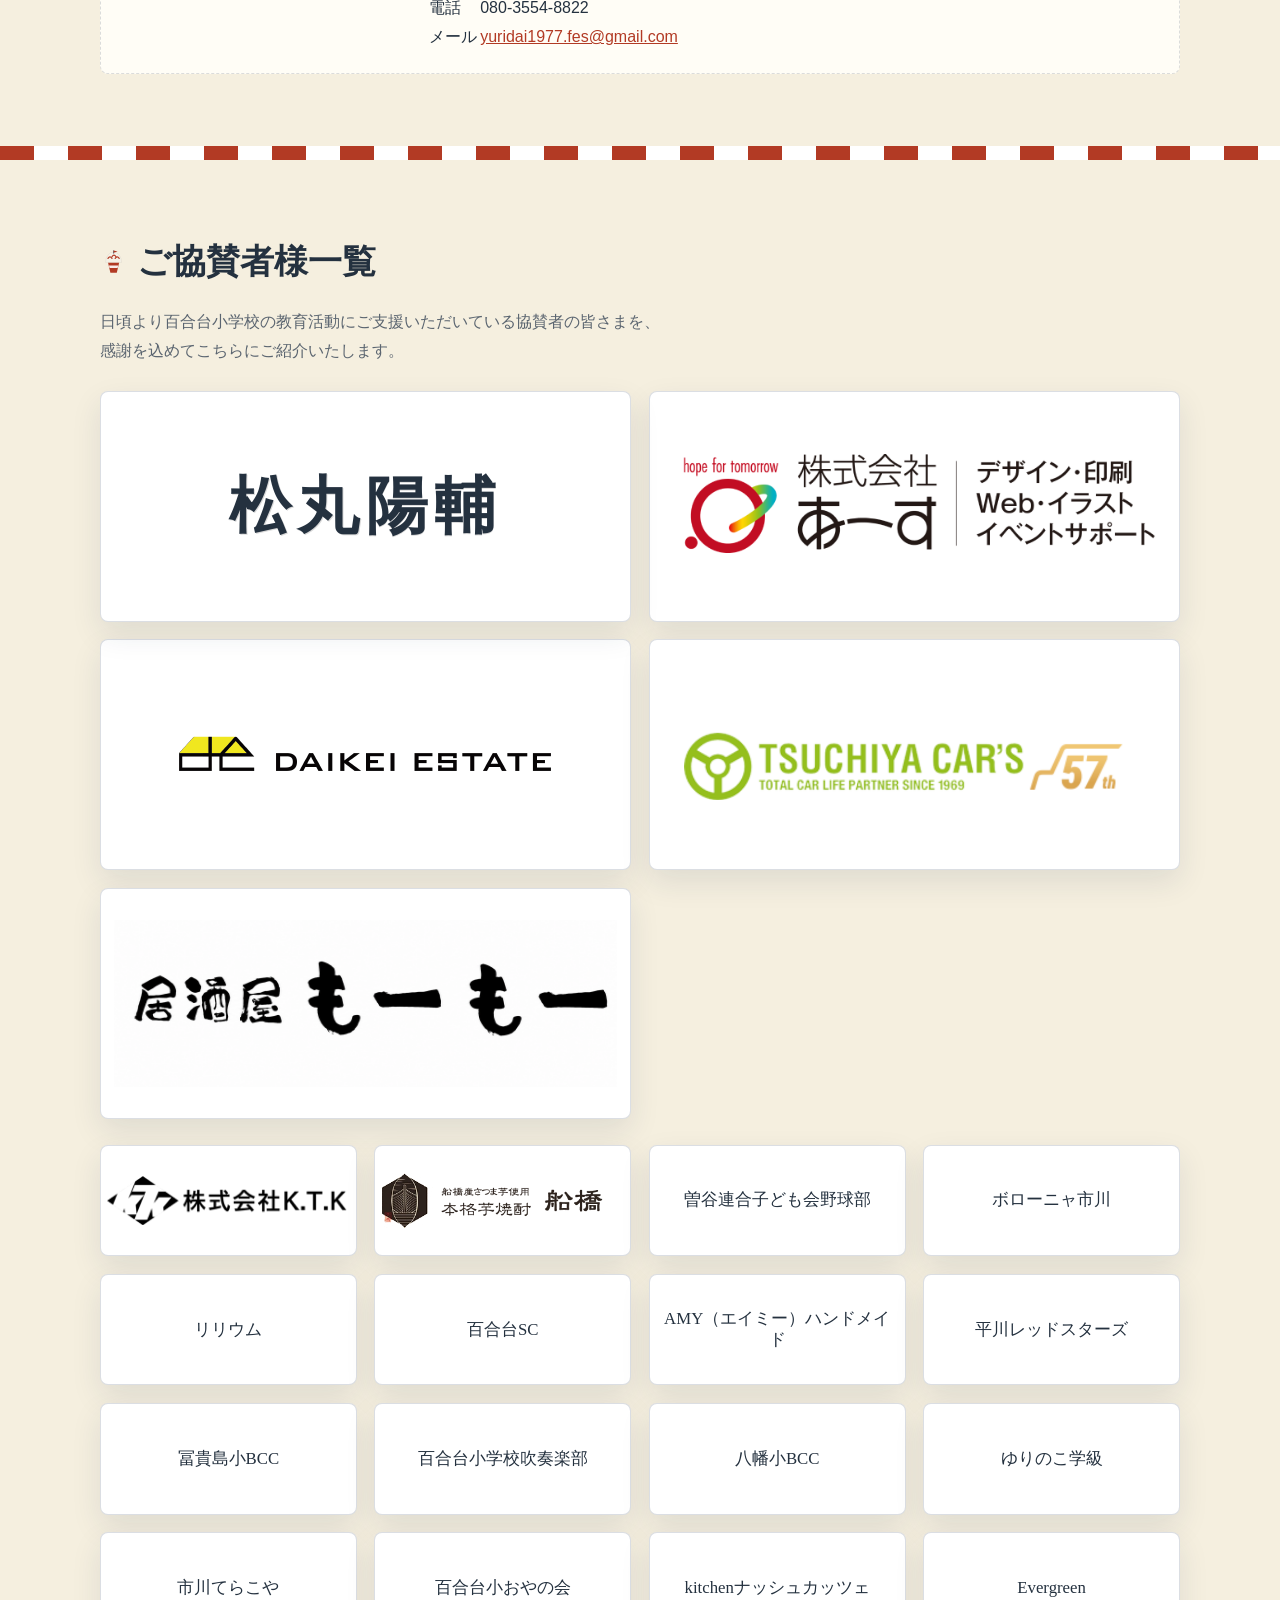
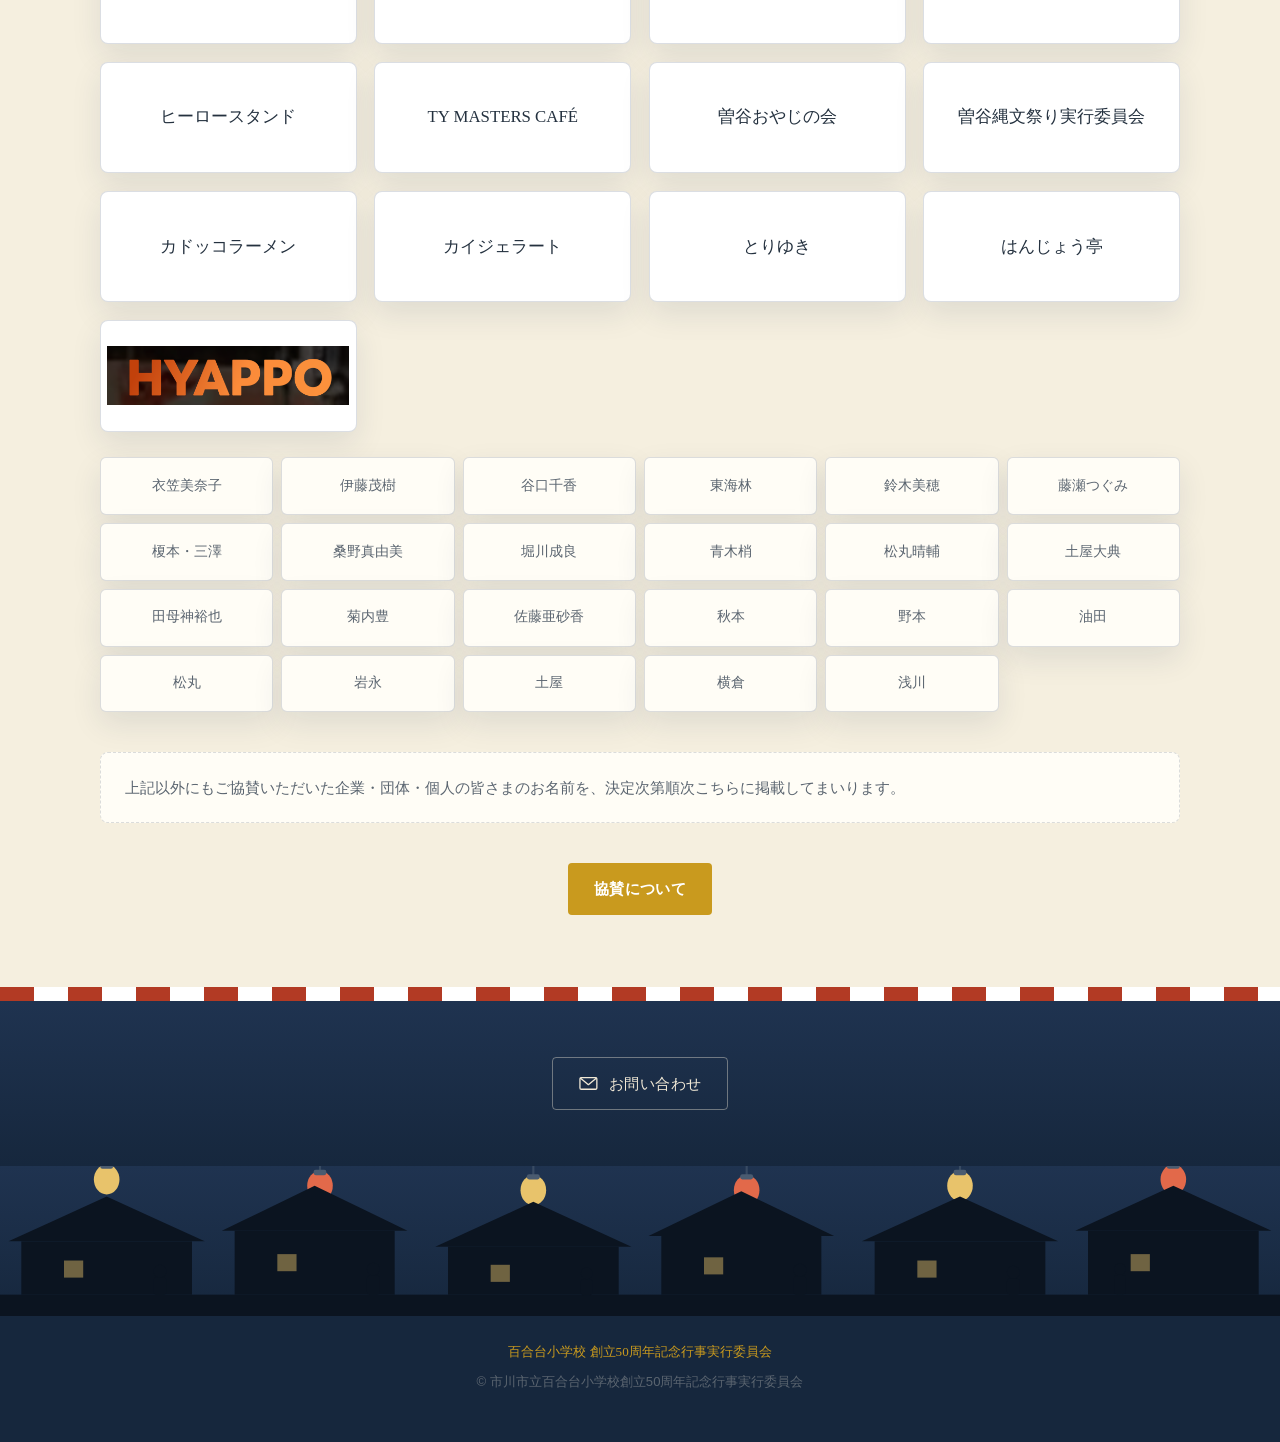
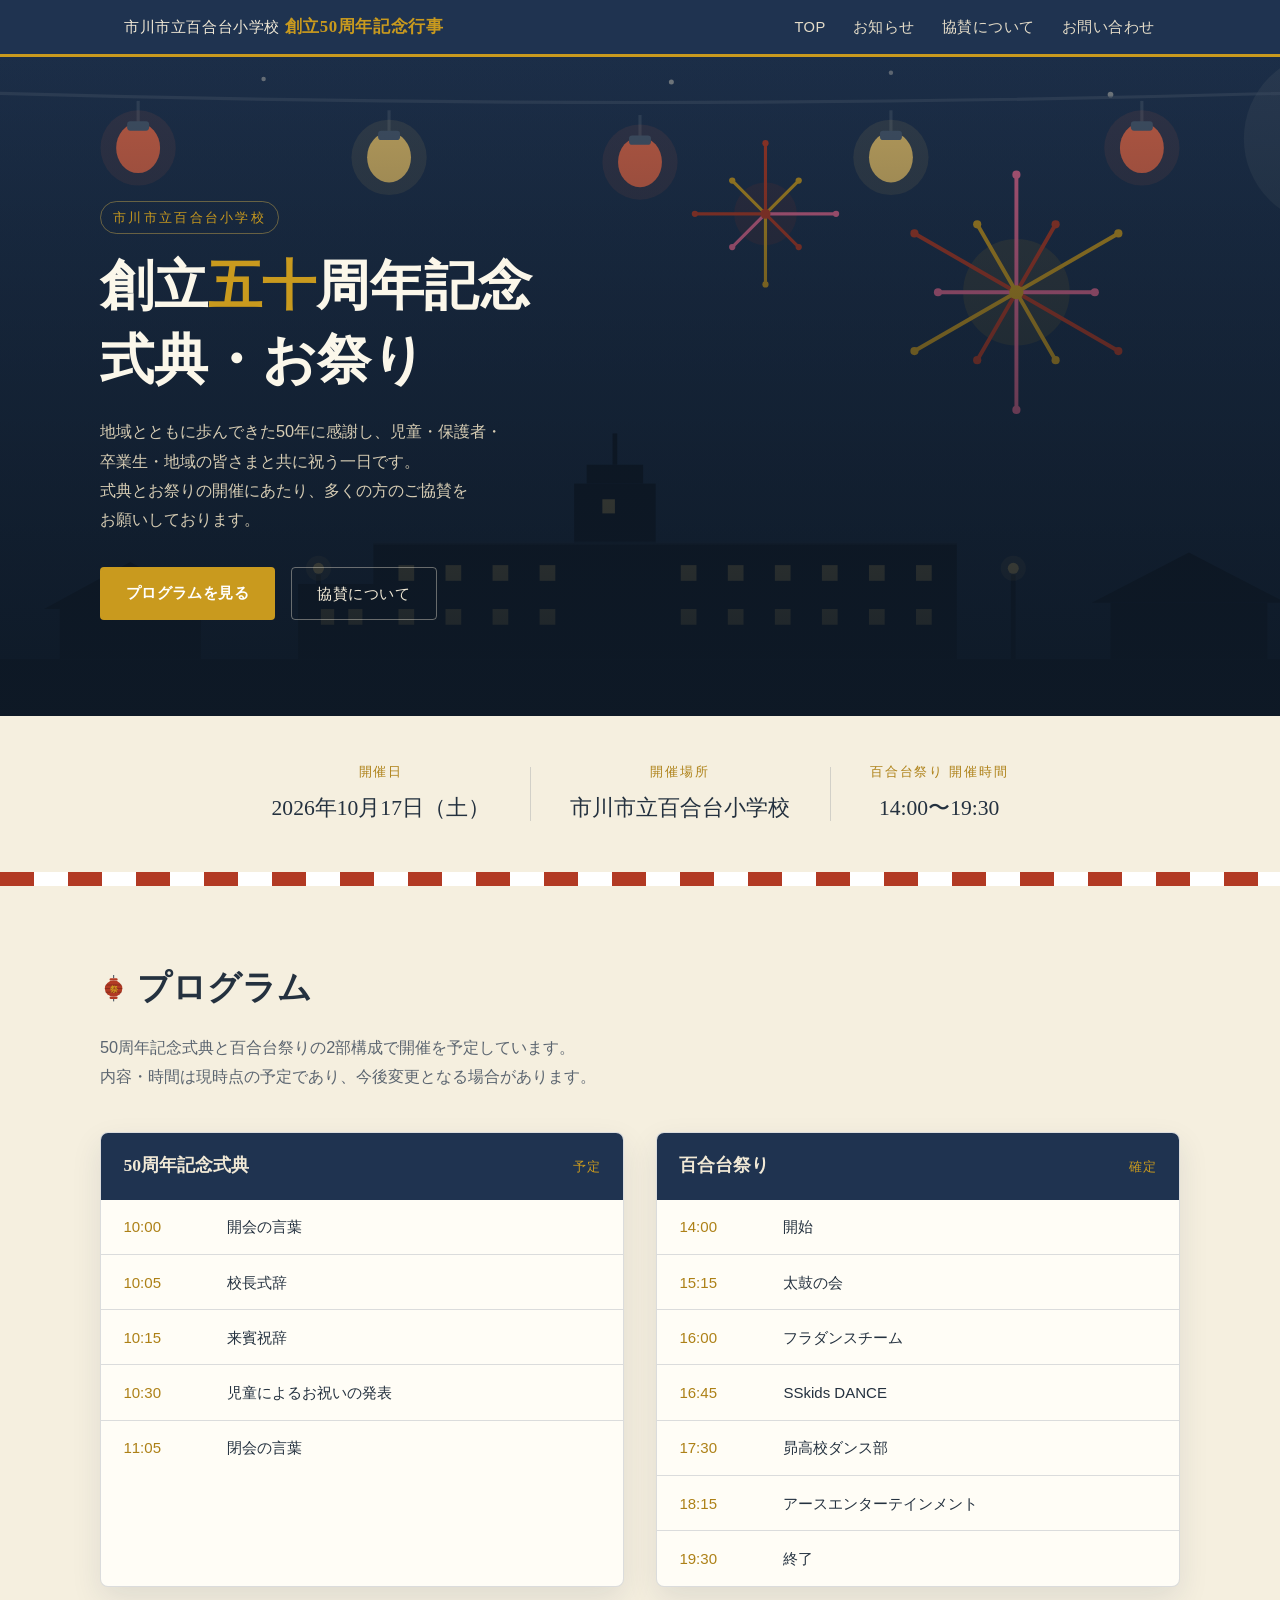
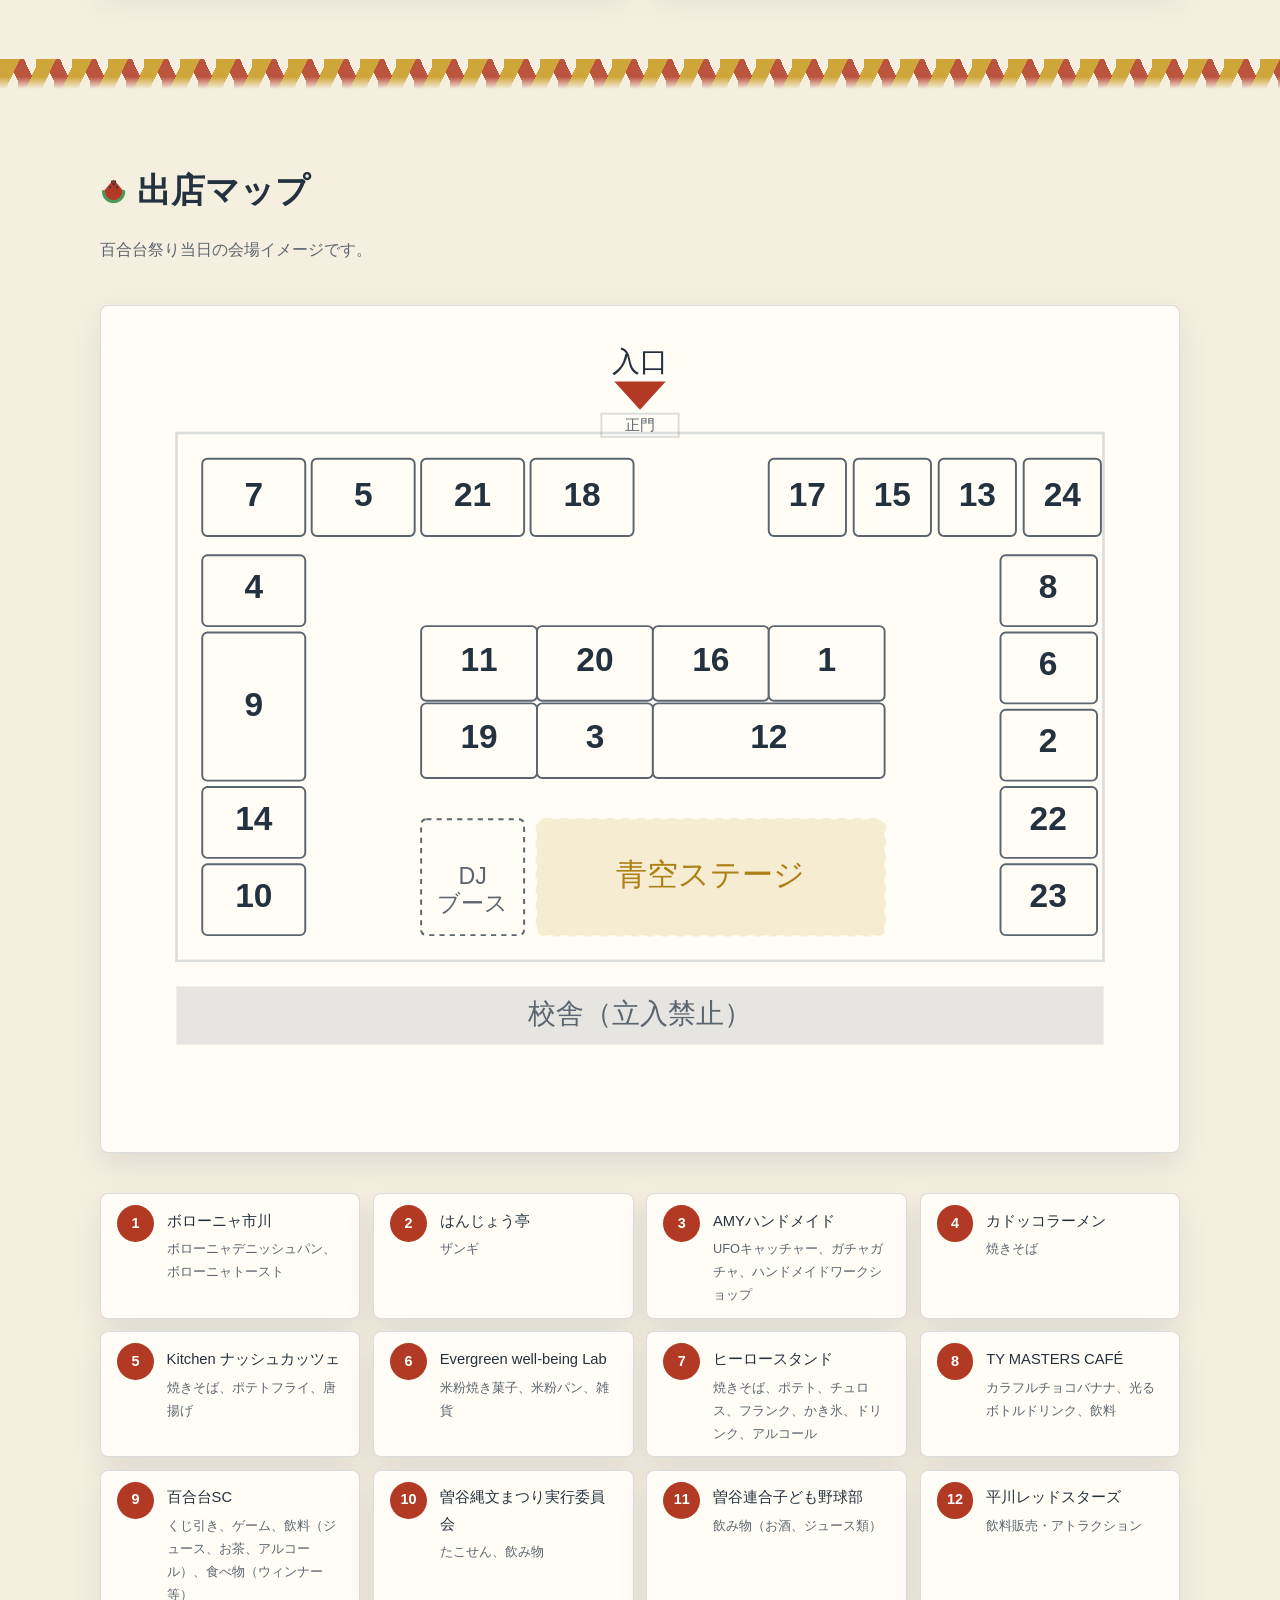
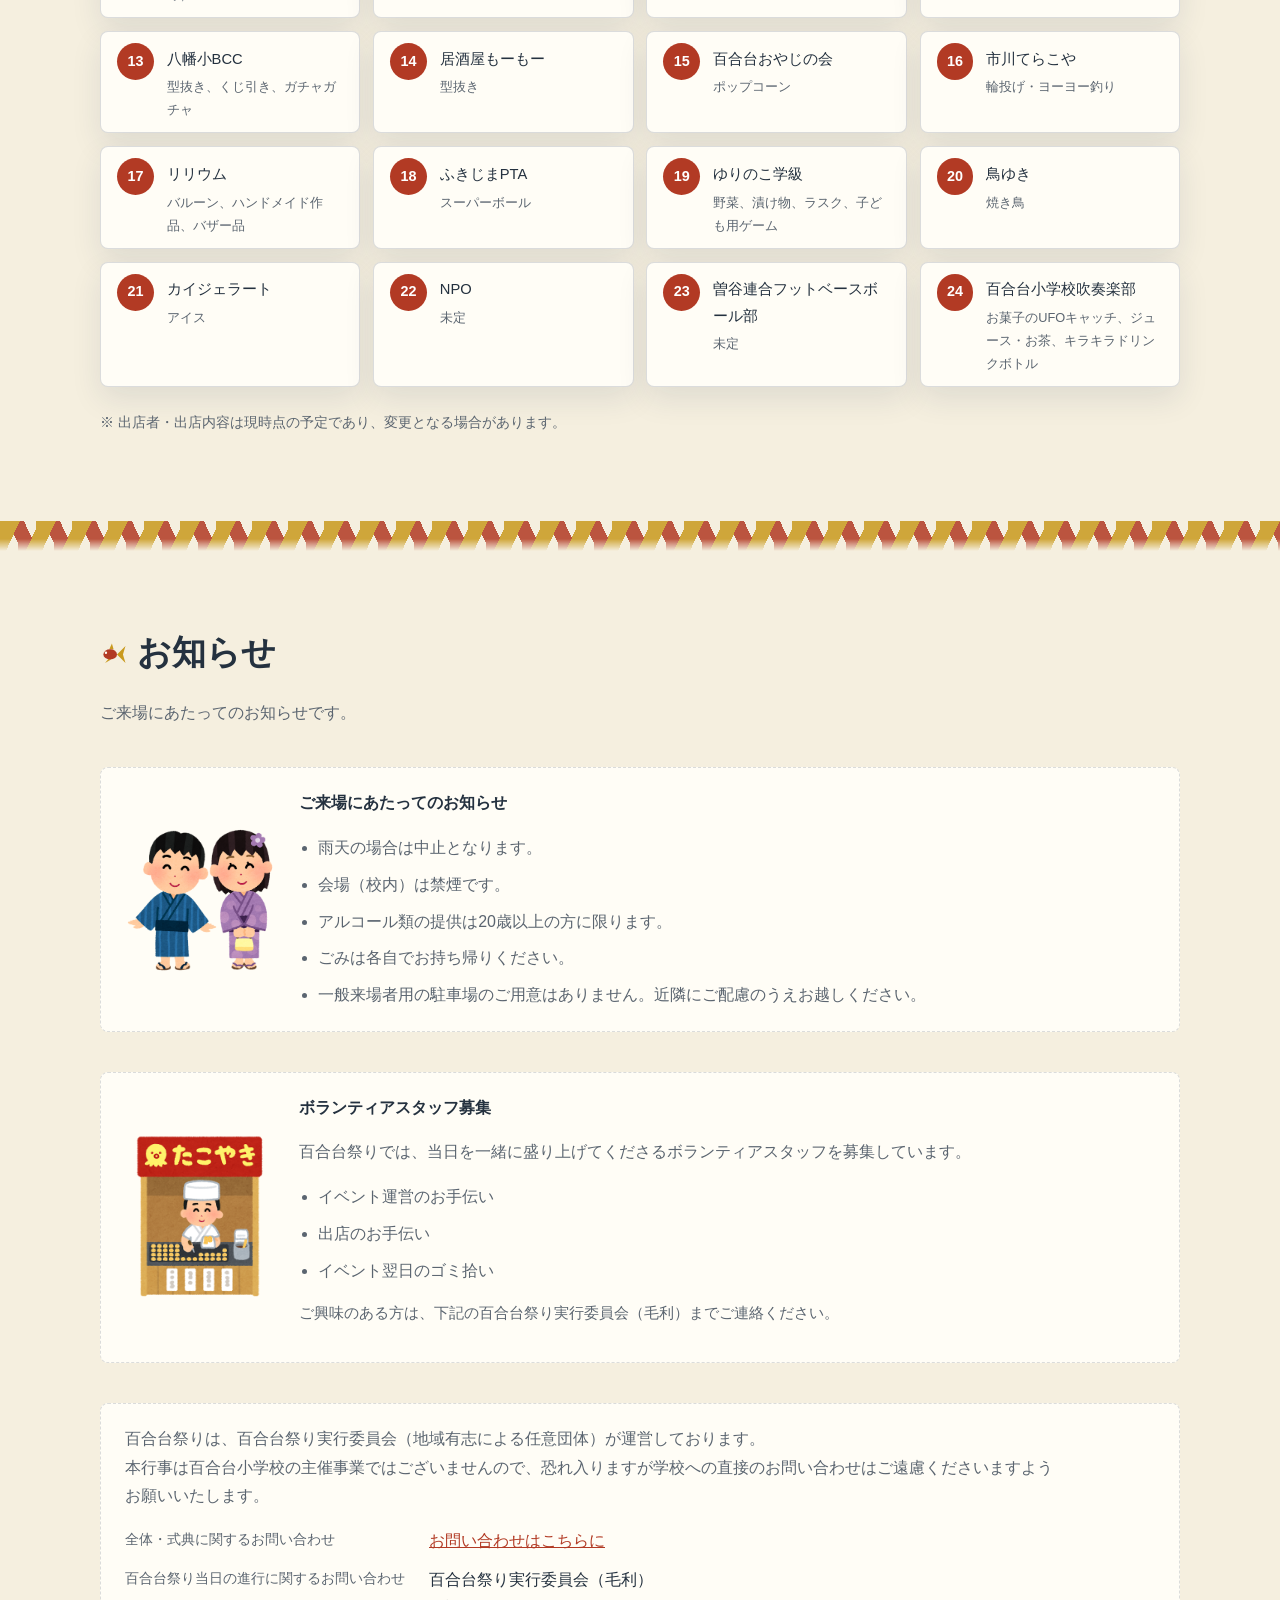
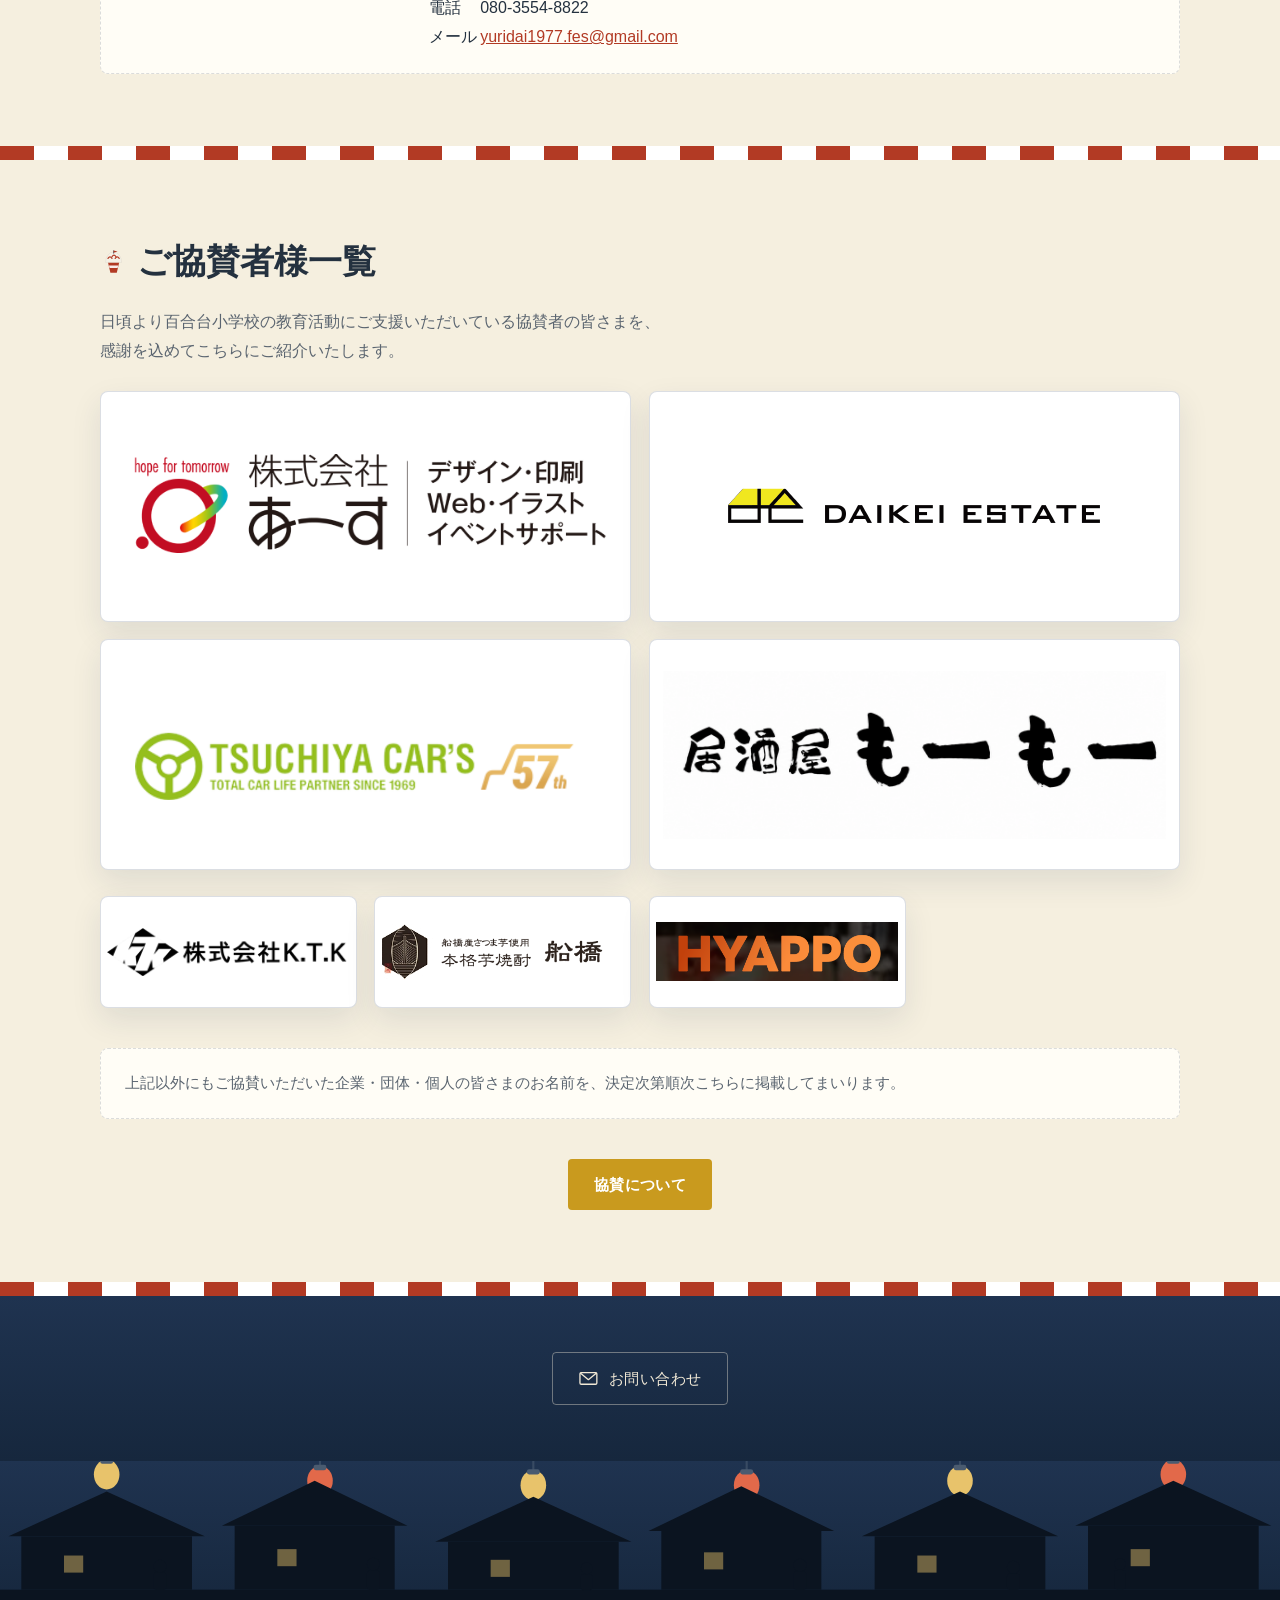
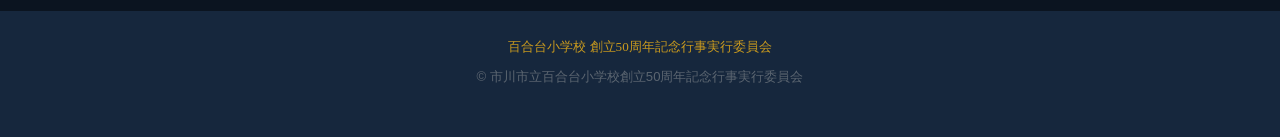
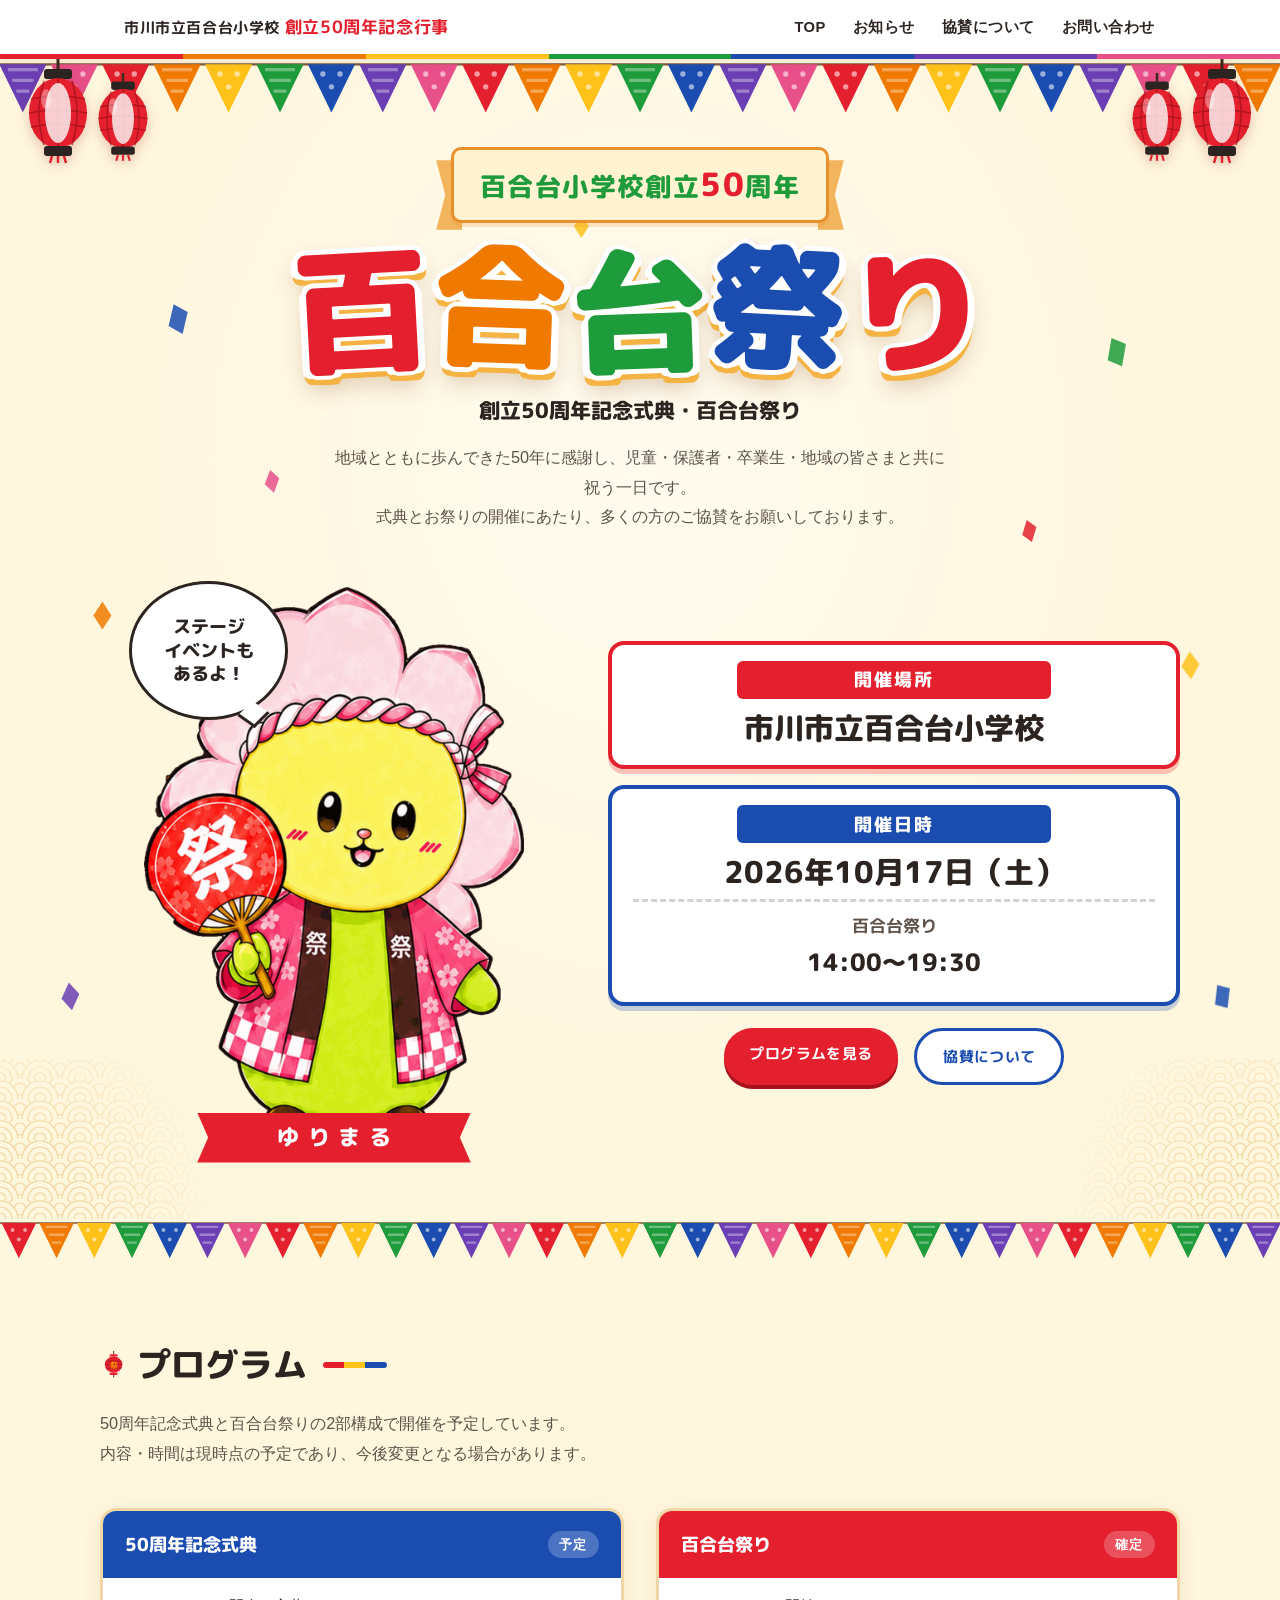
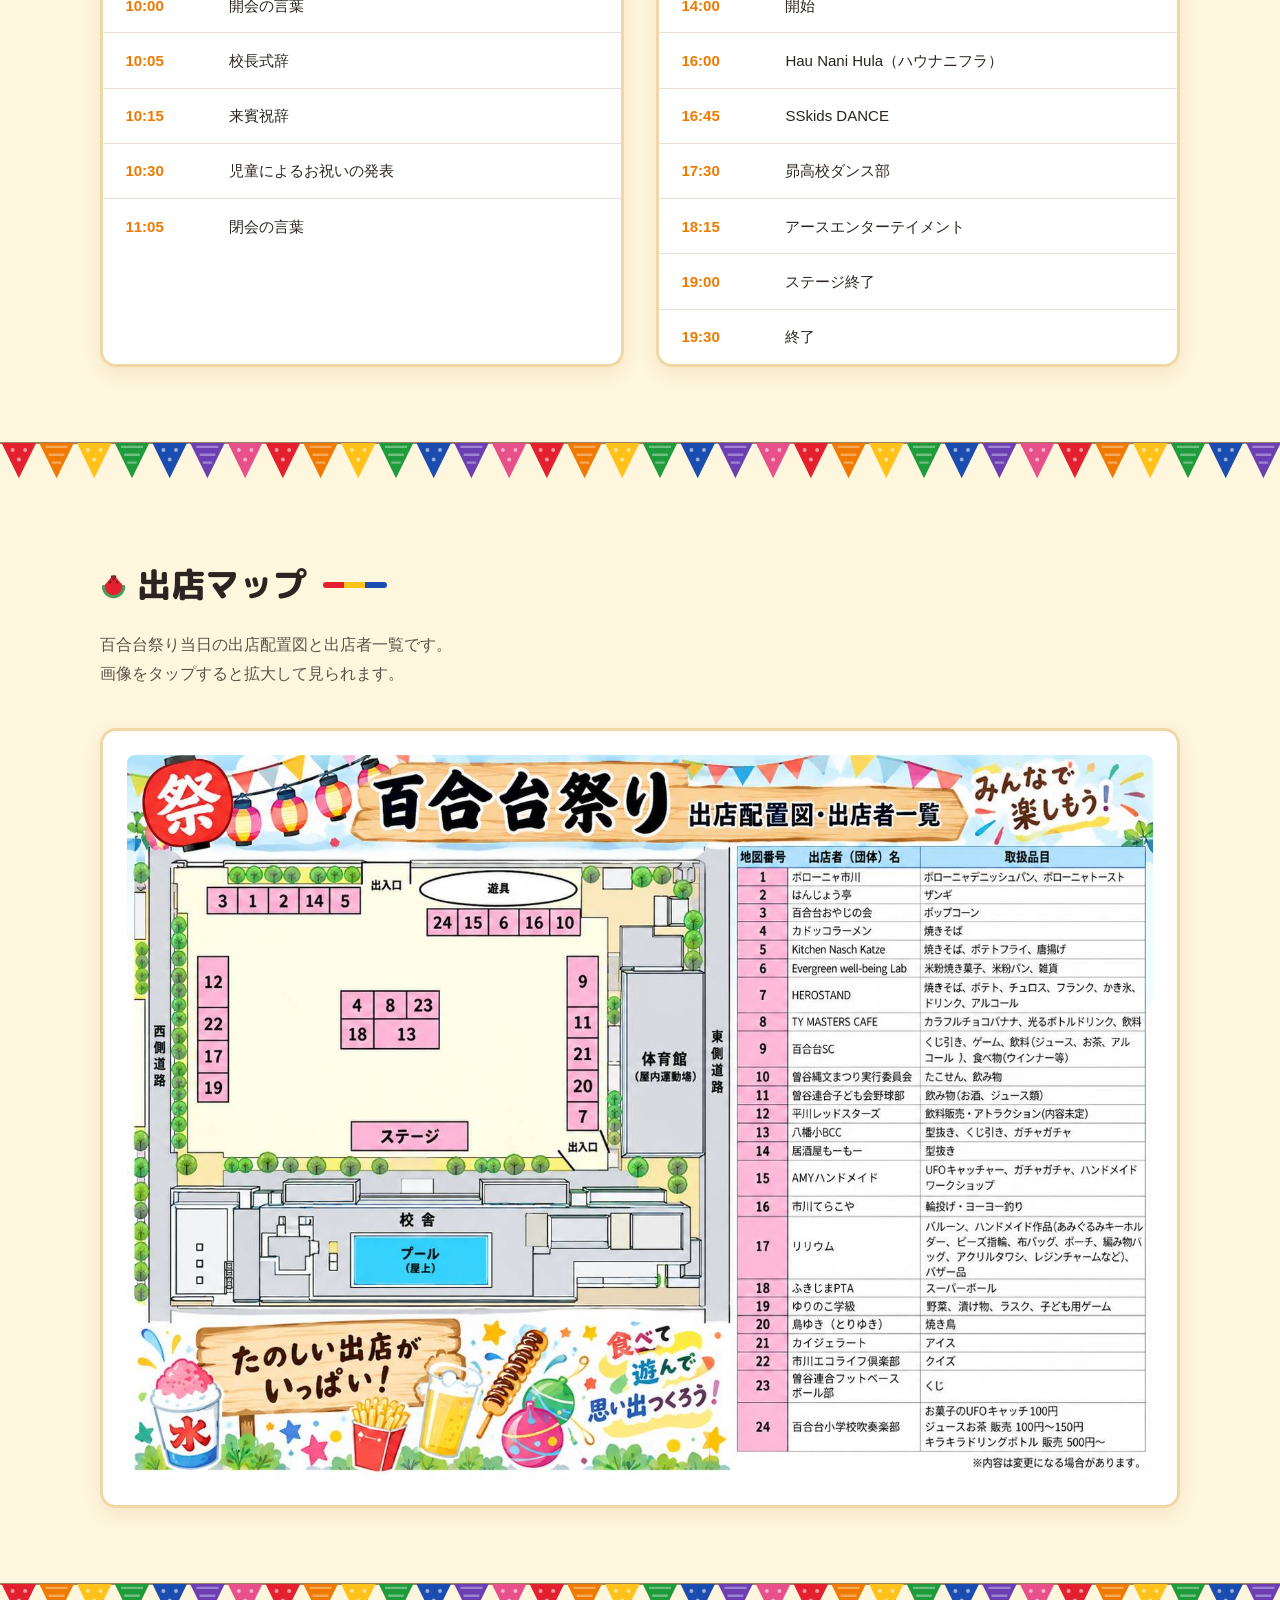
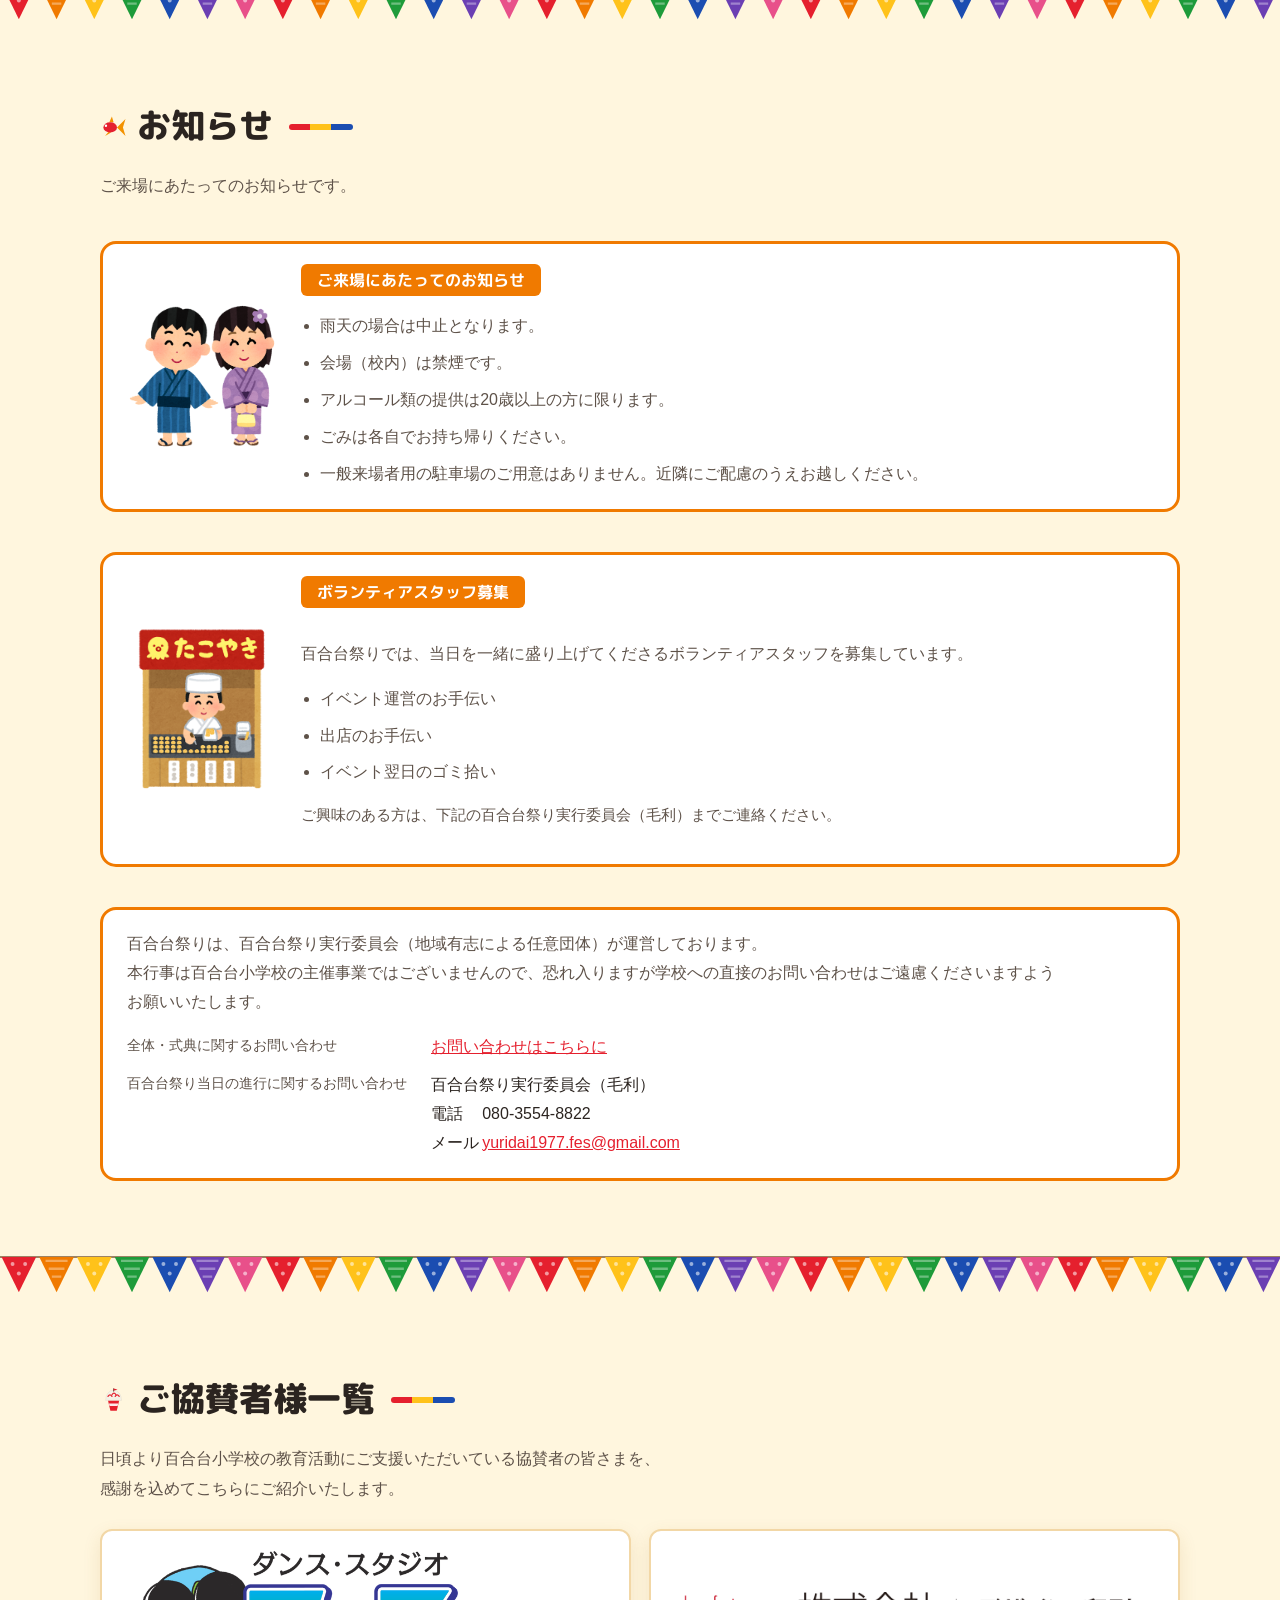
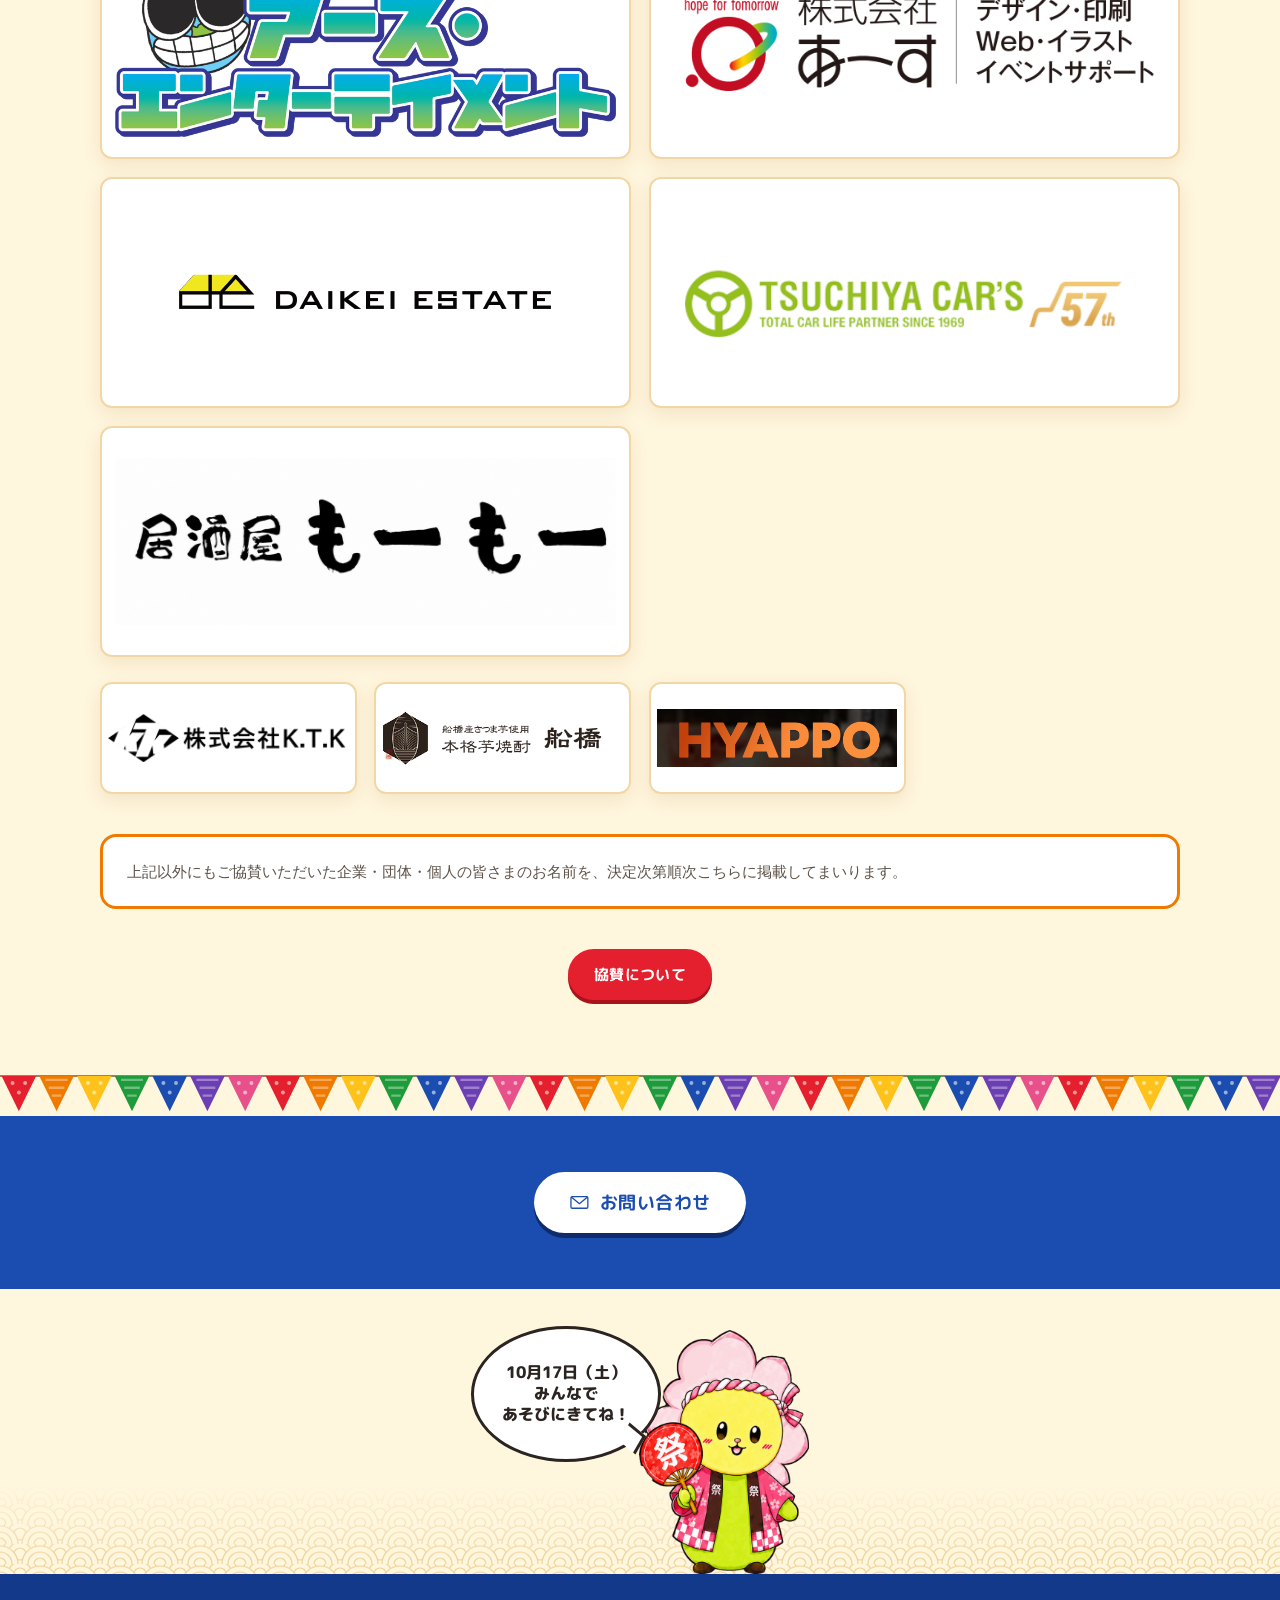
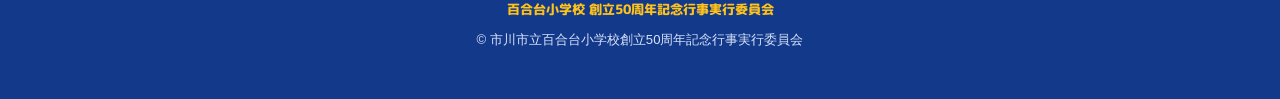
